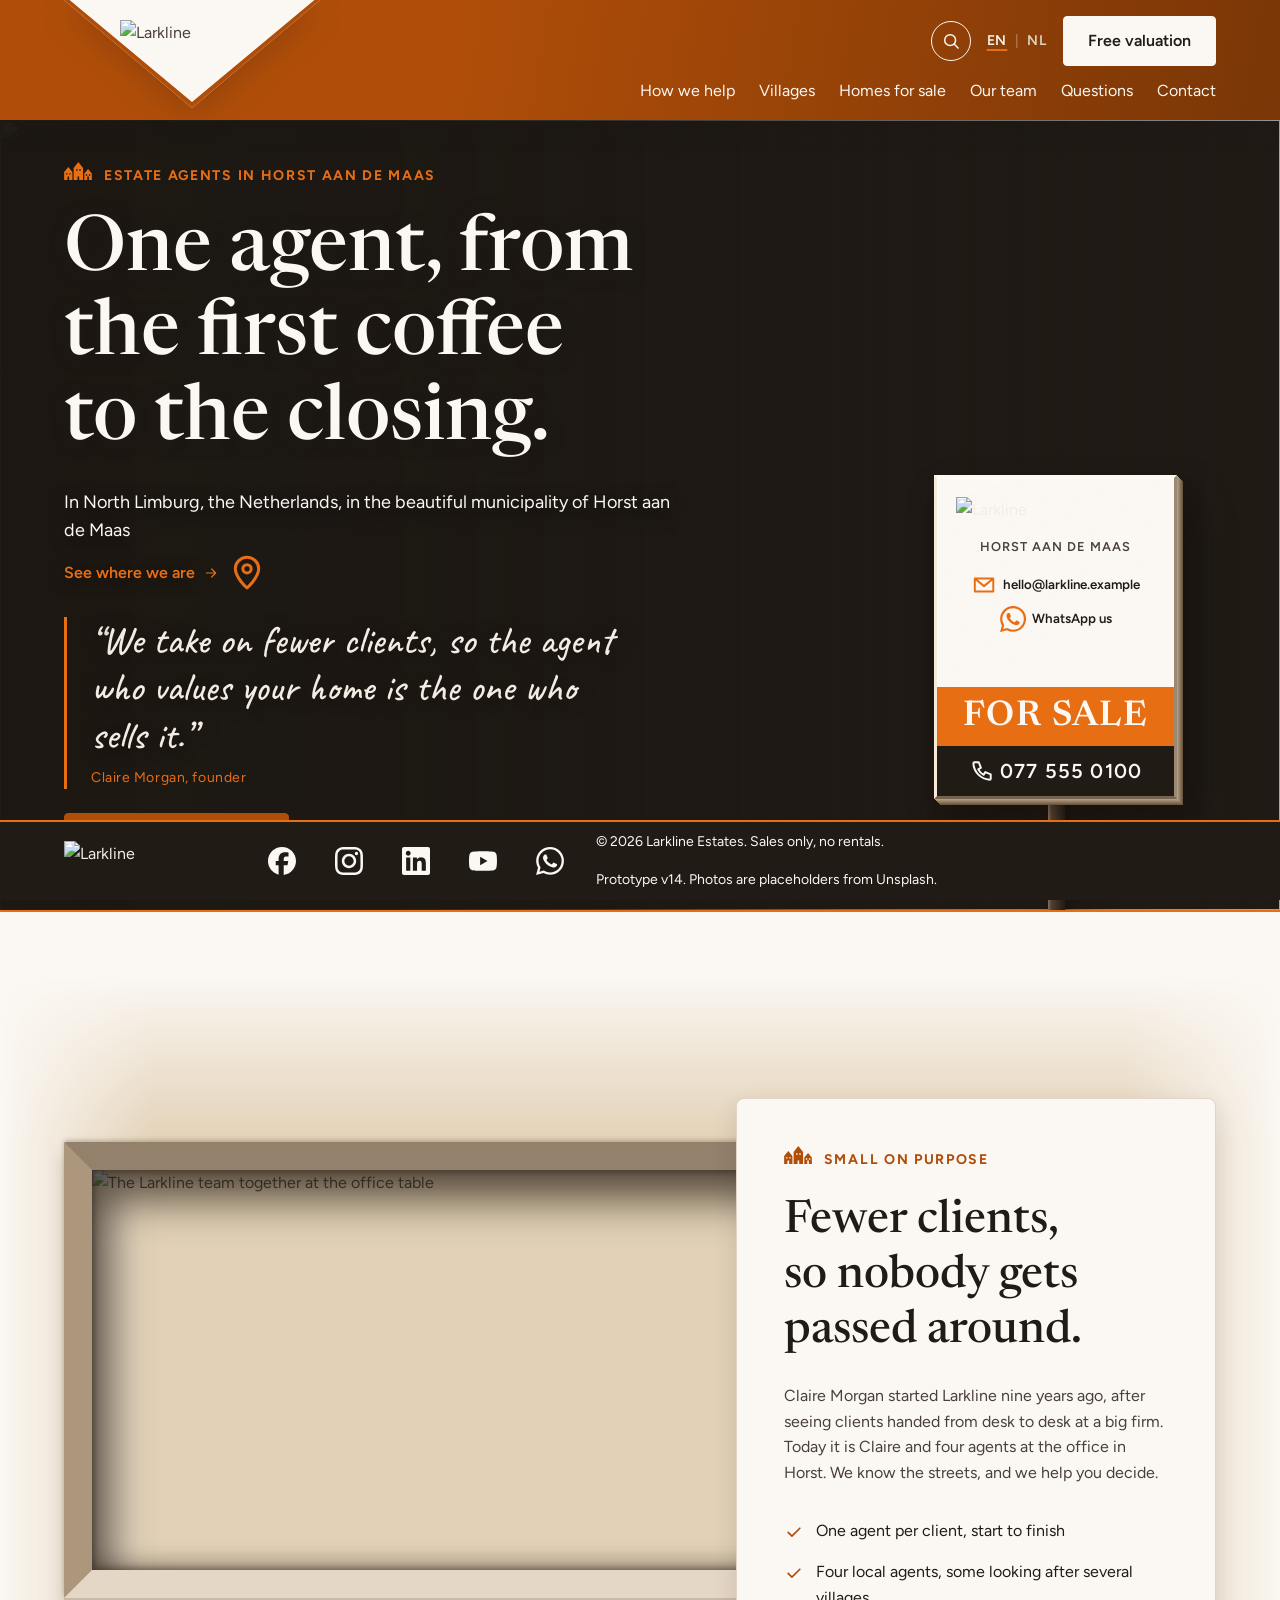
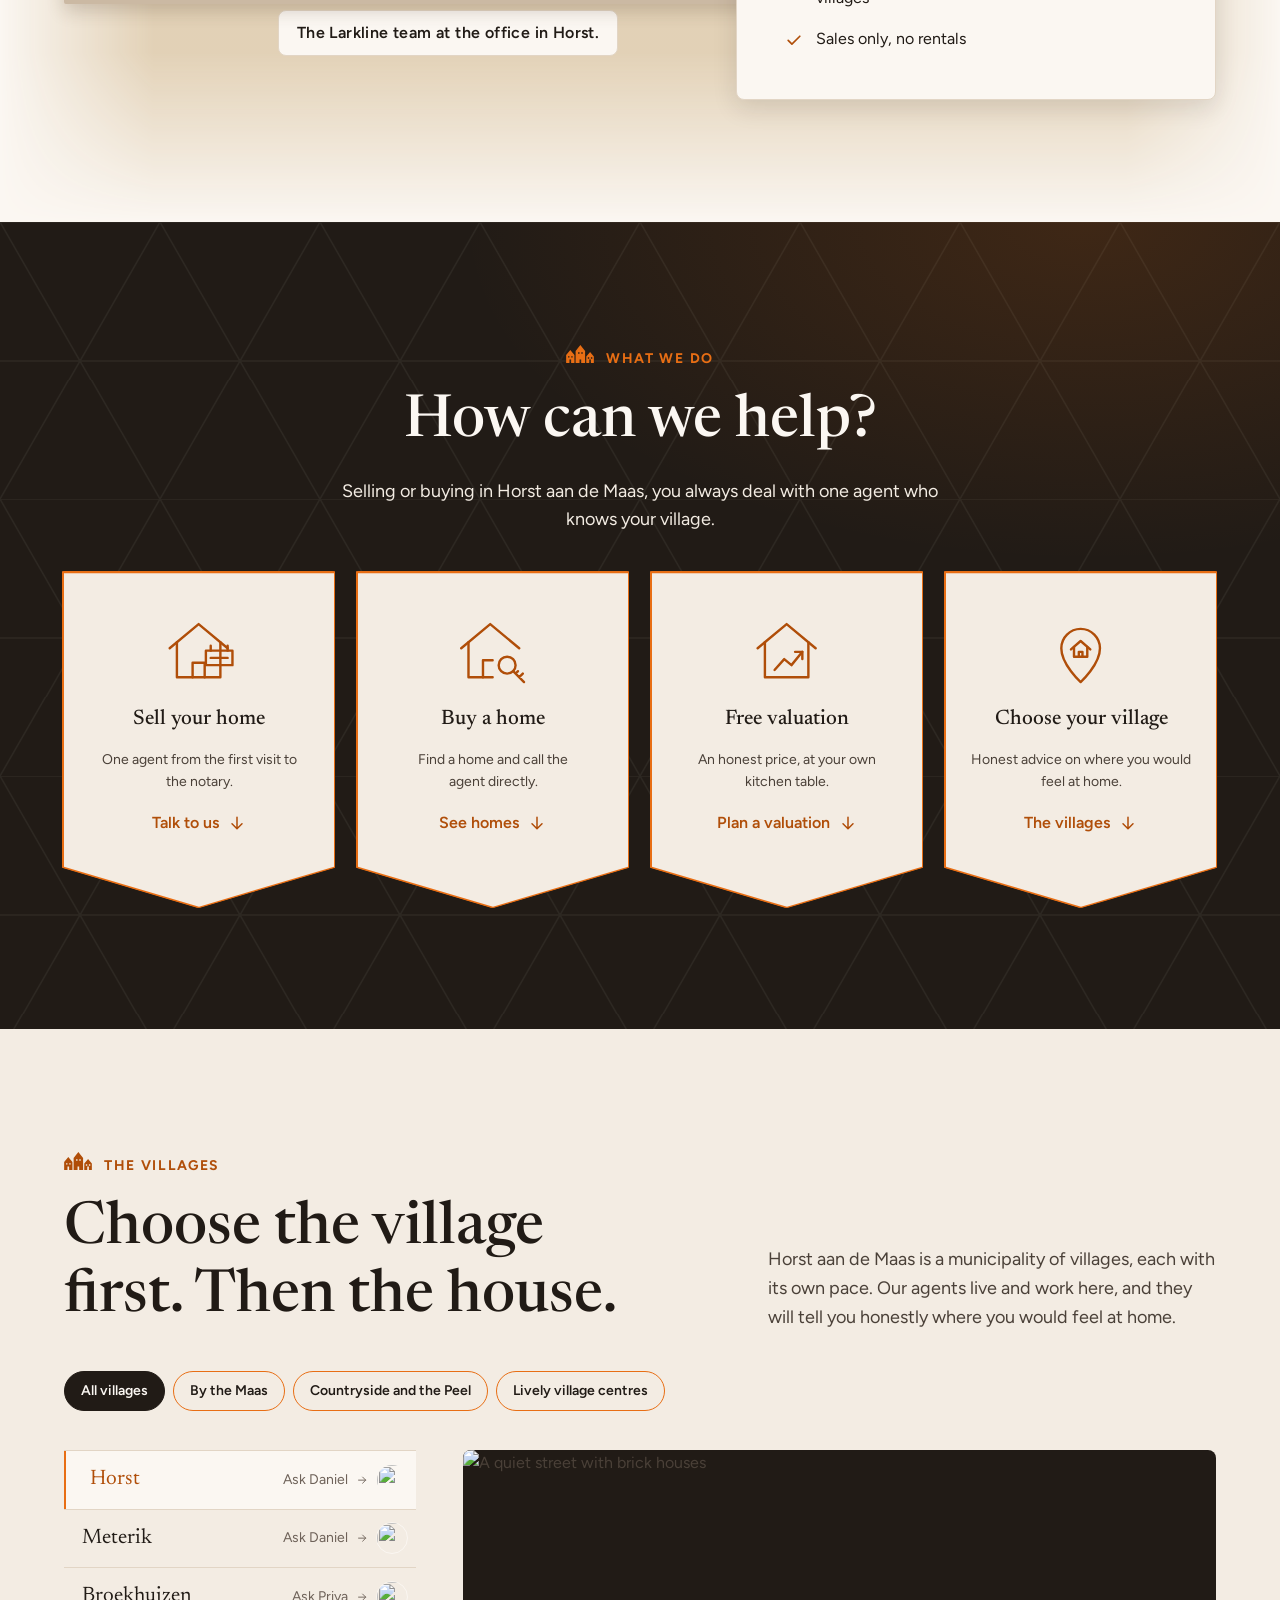
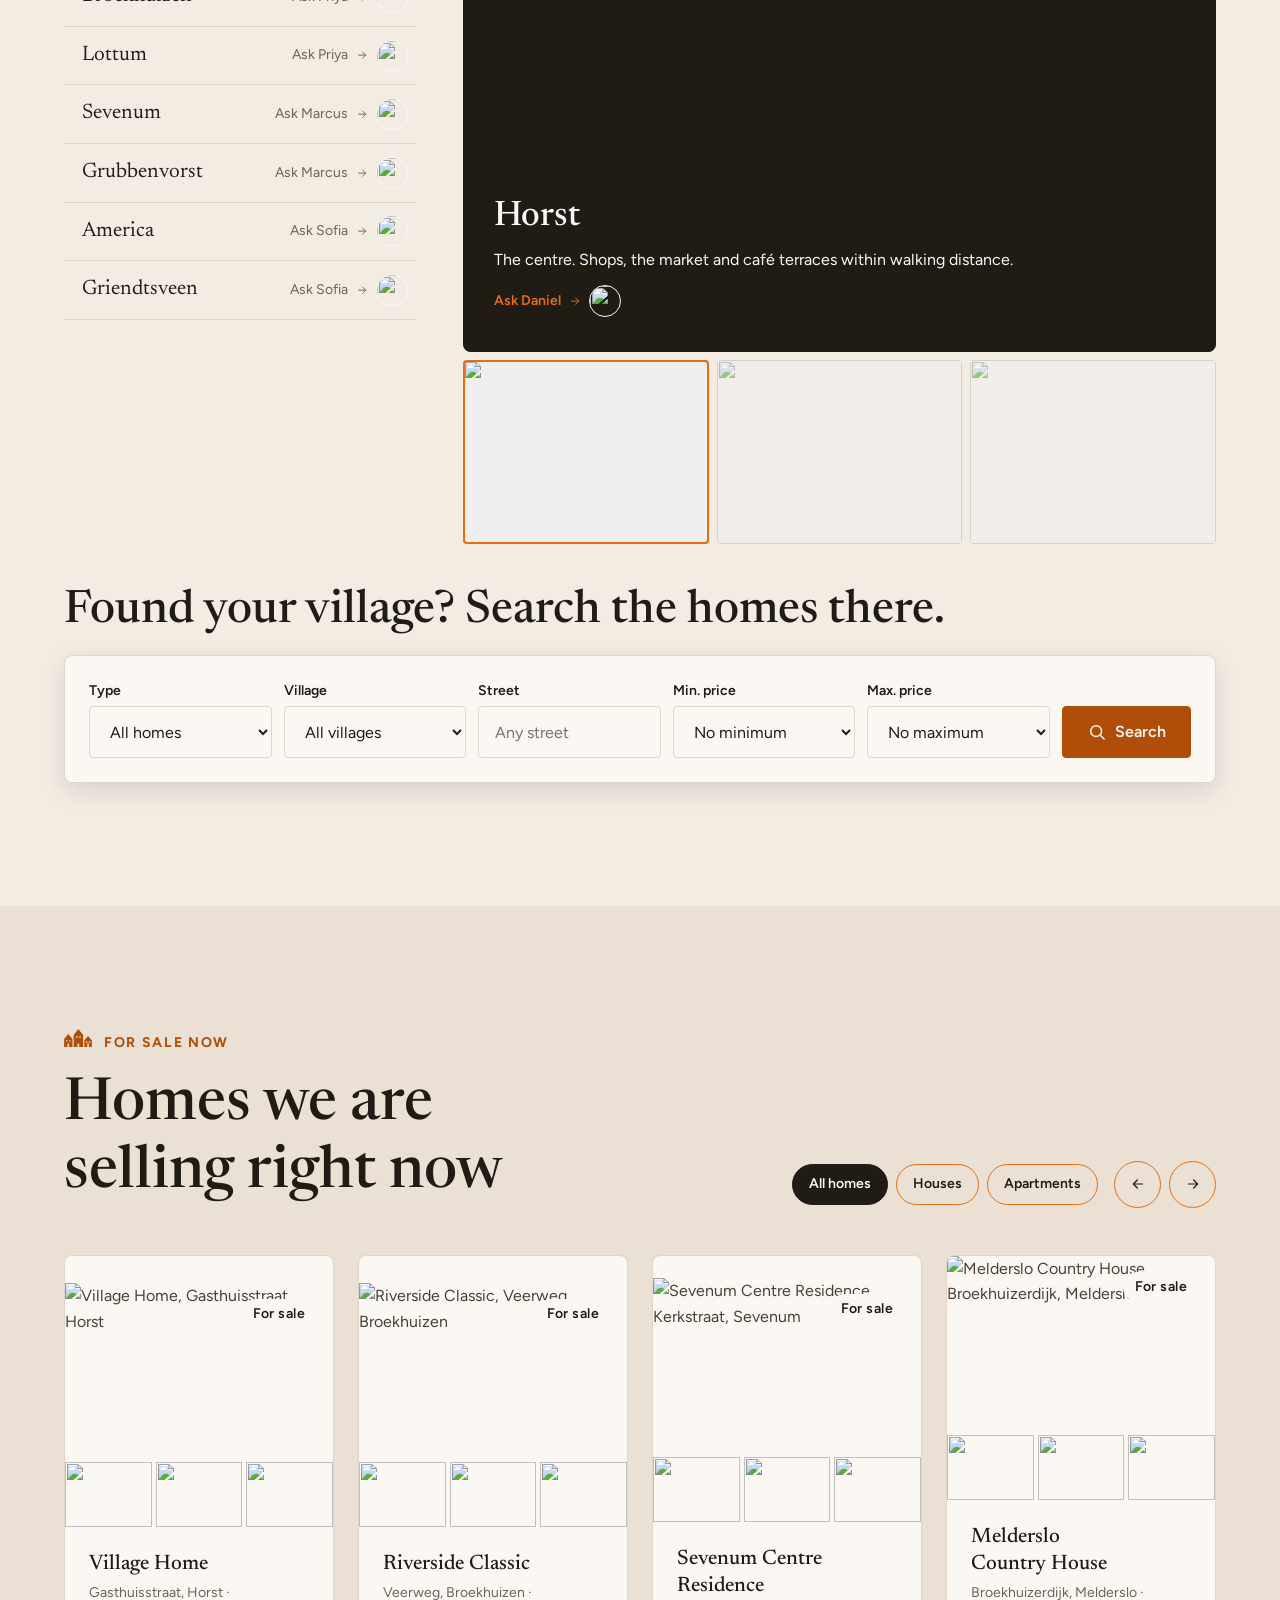
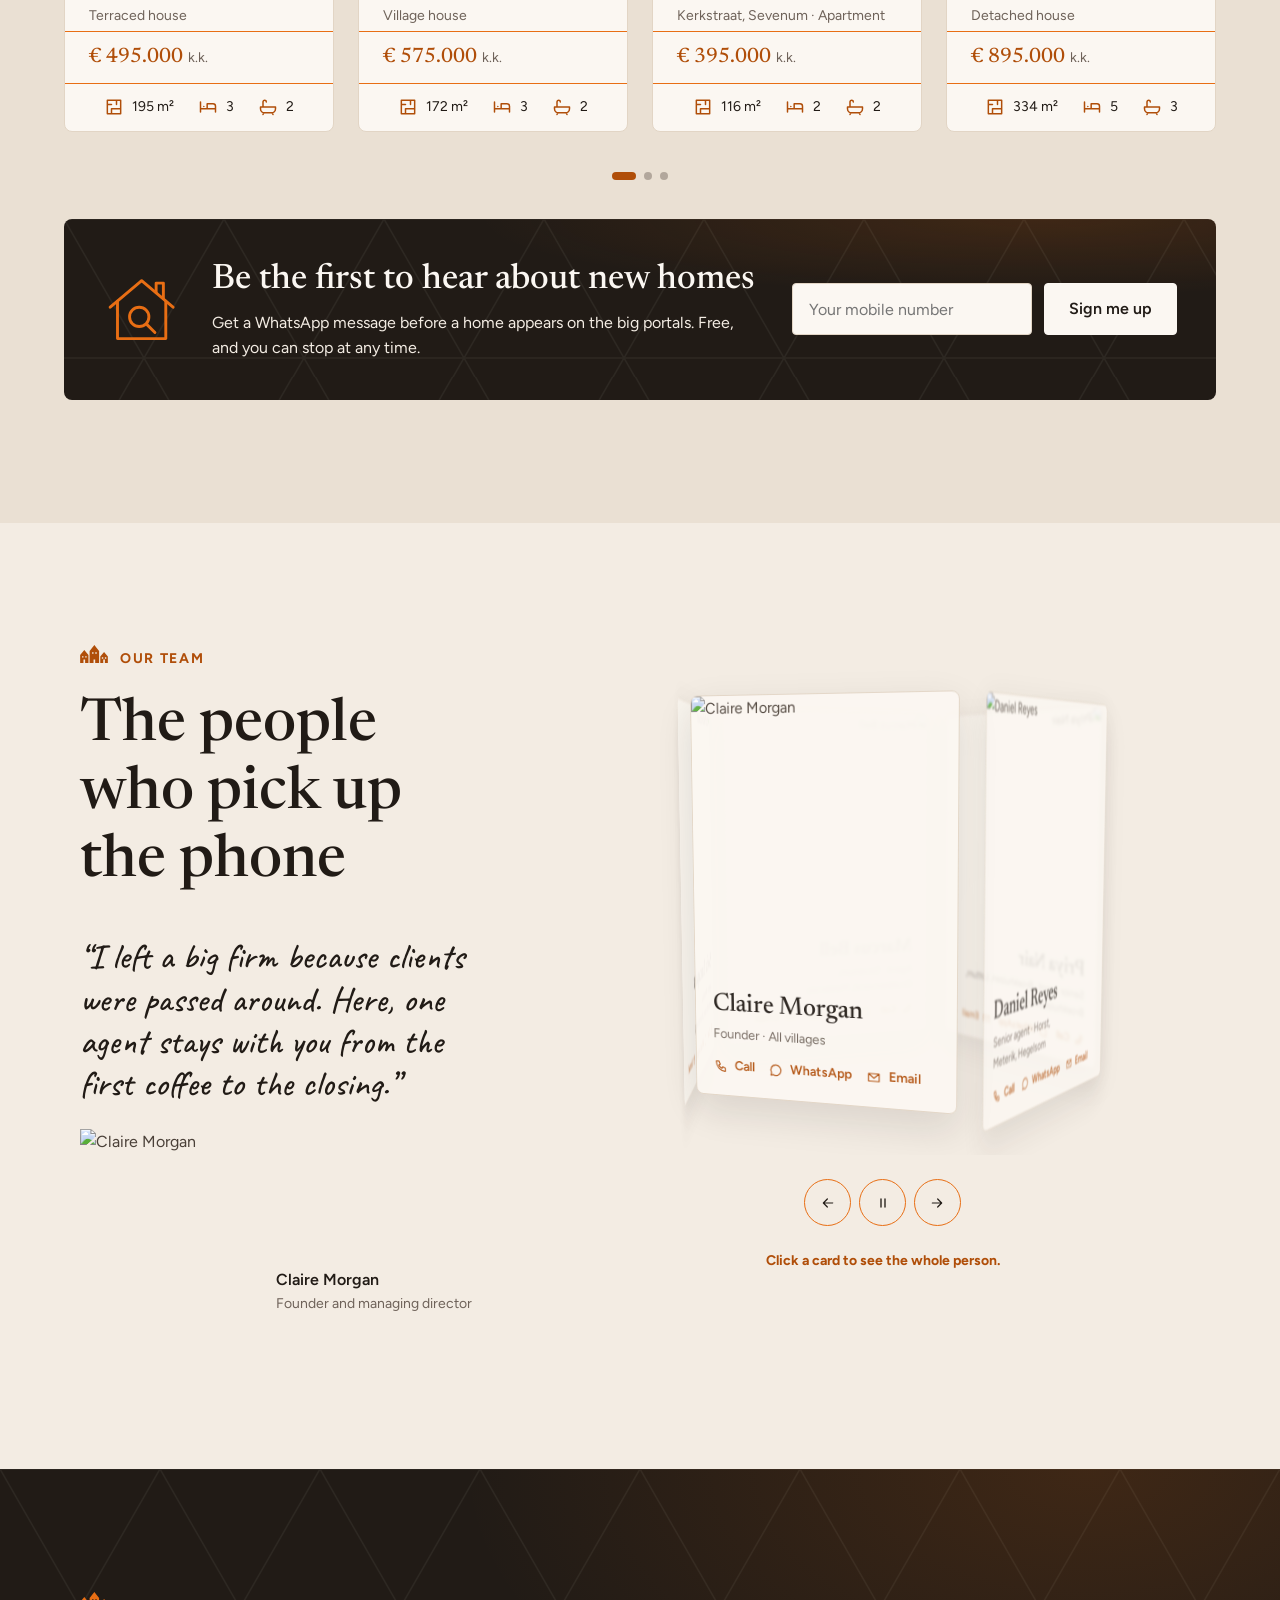
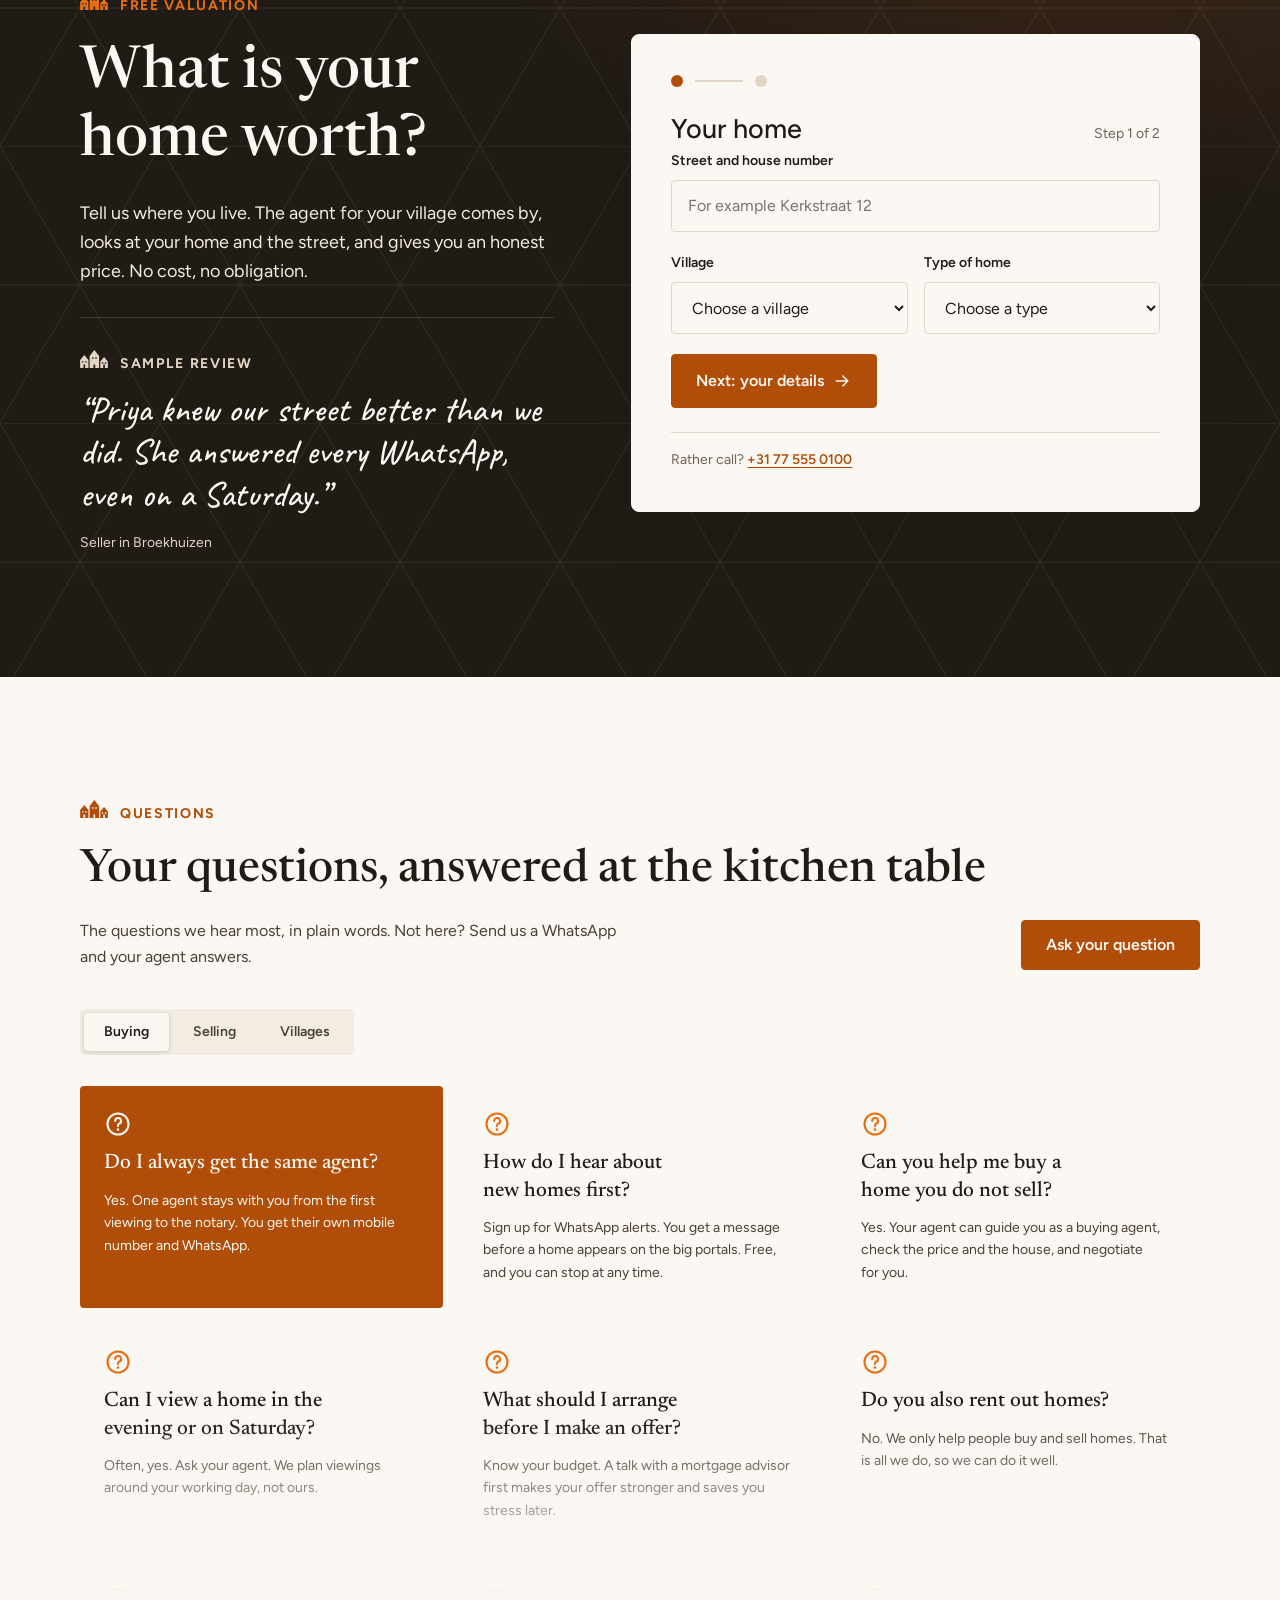
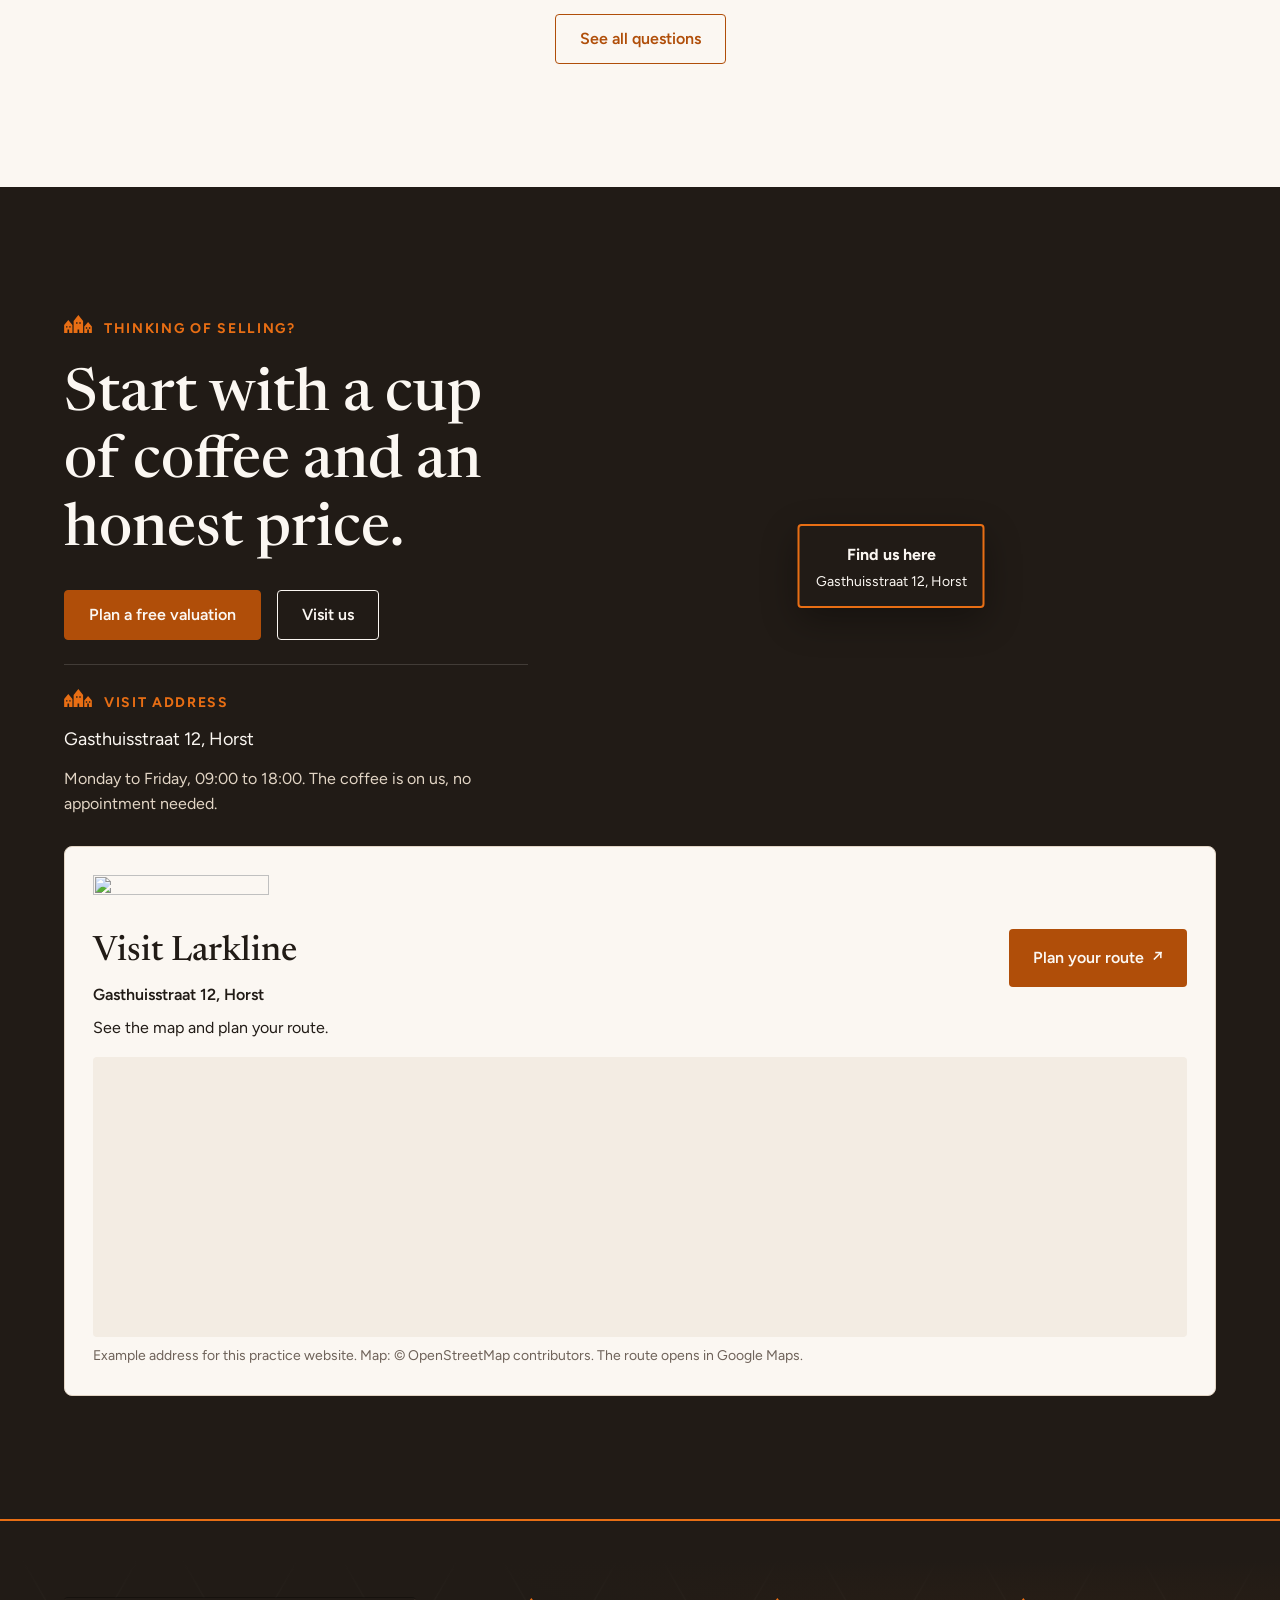
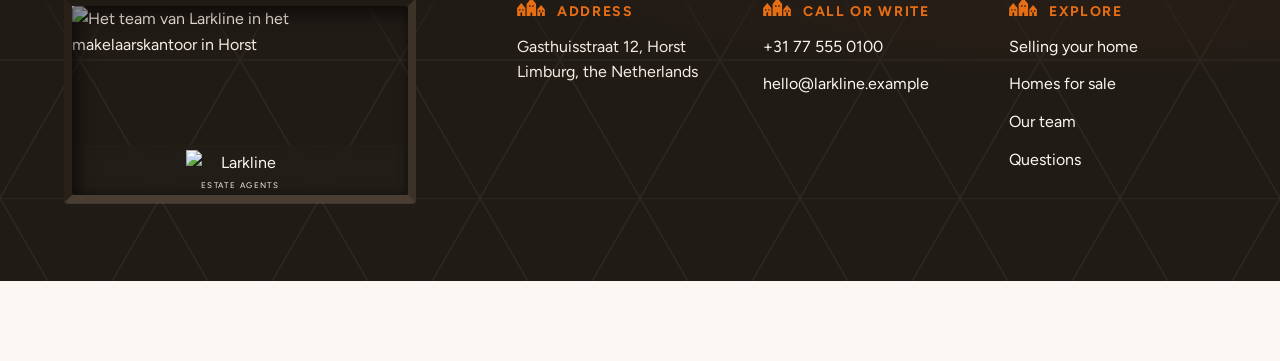
==== larkline-week-2-final-version/index.html @ 247d4978 "Add Larkline week 2 final website" ====
<!doctype html>
<html lang="en">
<head>
  <meta charset="utf-8">
  <meta name="viewport" content="width=device-width, initial-scale=1">
  <title>Larkline Estates · Estate agents in Horst aan de Maas</title>
  <meta name="description" content="One agent from the first coffee to the closing. Larkline Estates sells homes across the villages of Horst aan de Maas.">
  <link rel="icon" href="assets/larkline-logo.svg">
  <link rel="preconnect" href="https://fonts.googleapis.com">
  <link rel="preconnect" href="https://fonts.gstatic.com" crossorigin>
  <link href="https://fonts.googleapis.com/css2?family=Figtree:wght@400;600;700&family=Newsreader:ital,opsz,wght@0,6..72,400;0,6..72,500;1,6..72,400&family=Caveat:wght@500;600&display=swap" rel="stylesheet">
  <link rel="stylesheet" href="styles.css">
</head>
<body>
  <!-- Icon sprite. The houses come from the Larkline logo. -->
  <svg class="hidden" aria-hidden="true" focusable="false">
    <symbol id="i-houses" viewBox="20 28 234 152">
      <path fill="currentColor" fill-rule="evenodd" d="M20 180V112L55 70L90 112V180H62V150H48V180ZM36 122H48V134H36ZM63 122H75V134H63Z"/>
      <path fill="currentColor" fill-rule="evenodd" d="M100 180V78L140 28L180 78V180H147V150H133V180ZM121 89H133V101H121ZM148 89H160V101H148Z"/>
      <path fill="currentColor" fill-rule="evenodd" d="M190 180V126L222 88L254 126V180H229V150H215V180ZM203 132H215V144H203ZM229 132H241V144H229Z"/>
    </symbol>
    <symbol id="i-whatsapp" viewBox="0 0 24 24"><path fill="currentColor" d="M17.472 14.382c-.297-.149-1.758-.867-2.03-.967-.273-.099-.471-.148-.67.15-.197.297-.767.966-.94 1.164-.173.199-.347.223-.644.075-.297-.15-1.255-.463-2.39-1.475-.883-.788-1.48-1.761-1.653-2.059-.173-.297-.018-.458.13-.606.134-.133.298-.347.446-.52.149-.174.198-.298.298-.497.099-.198.05-.371-.025-.52-.075-.149-.669-1.612-.916-2.207-.242-.579-.487-.5-.669-.51-.173-.008-.371-.01-.57-.01-.198 0-.52.074-.792.372-.272.297-1.04 1.016-1.04 2.479 0 1.462 1.065 2.875 1.213 3.074.149.198 2.096 3.2 5.077 4.487.709.306 1.262.489 1.694.625.712.227 1.36.195 1.871.118.571-.085 1.758-.719 2.006-1.413.248-.694.248-1.289.173-1.413-.074-.124-.272-.198-.57-.347m-5.421 7.403h-.004a9.87 9.87 0 01-5.031-1.378l-.361-.214-3.741.982.998-3.648-.235-.374a9.86 9.86 0 01-1.51-5.26c.001-5.45 4.436-9.884 9.888-9.884 2.64 0 5.122 1.03 6.988 2.898a9.825 9.825 0 012.893 6.994c-.003 5.45-4.437 9.884-9.885 9.884m8.413-18.297A11.815 11.815 0 0012.05 0C5.495 0 .16 5.335.157 11.892c0 2.096.547 4.142 1.588 5.945L.057 24l6.305-1.654a11.882 11.882 0 005.683 1.448h.005c6.554 0 11.89-5.335 11.893-11.893a11.821 11.821 0 00-3.48-8.413Z"/></symbol>
    <symbol id="i-facebook" viewBox="0 0 24 24"><path fill="currentColor" d="M9.101 23.691v-7.98H6.627v-3.667h2.474v-1.58c0-4.085 1.848-5.978 5.858-5.978.401 0 .955.042 1.468.103a8.68 8.68 0 0 1 1.141.195v3.325a8.623 8.623 0 0 0-.653-.036 26.805 26.805 0 0 0-.733-.009c-.707 0-1.259.096-1.675.309a1.686 1.686 0 0 0-.679.622c-.258.42-.374.995-.374 1.752v1.297h3.919l-.386 2.103-.287 1.564h-3.246v8.245C19.396 23.238 24 18.179 24 12.044c0-6.627-5.373-12-12-12s-12 5.373-12 12c0 5.628 3.874 10.35 9.101 11.647Z"/></symbol>
    <symbol id="i-instagram" viewBox="0 0 24 24"><path fill="currentColor" d="M7.0301.084c-1.2768.0602-2.1487.264-2.911.5634-.7888.3075-1.4575.72-2.1228 1.3877-.6652.6677-1.075 1.3368-1.3802 2.127-.2954.7638-.4956 1.6365-.552 2.914-.0564 1.2775-.0689 1.6882-.0626 4.947.0062 3.2586.0206 3.6671.0825 4.9473.061 1.2765.264 2.1482.5635 2.9107.308.7889.72 1.4573 1.388 2.1228.6679.6655 1.3365 1.0743 2.1285 1.38.7632.295 1.6361.4961 2.9134.552 1.2773.056 1.6884.069 4.9462.0627 3.2578-.0062 3.668-.0207 4.9478-.0814 1.28-.0607 2.147-.2652 2.9098-.5633.7889-.3086 1.4578-.72 2.1228-1.3881.665-.6682 1.0745-1.3378 1.3795-2.1284.2957-.7632.4966-1.636.552-2.9124.056-1.2809.0692-1.6898.063-4.948-.0063-3.2583-.021-3.6668-.0817-4.9465-.0607-1.2797-.264-2.1487-.5633-2.9117-.3084-.7889-.72-1.4568-1.3876-2.1228C21.2982 1.33 20.628.9208 19.8378.6165 19.074.321 18.2017.1197 16.9244.0645 15.6471.0093 15.236-.005 11.977.0014 8.718.0076 8.31.0215 7.0301.0839m.1402 21.6932c-1.17-.0509-1.8053-.2453-2.2287-.408-.5606-.216-.96-.4771-1.3819-.895-.422-.4178-.6811-.8186-.9-1.378-.1644-.4234-.3624-1.058-.4171-2.228-.0595-1.2645-.072-1.6442-.079-4.848-.007-3.2037.0053-3.583.0607-4.848.05-1.169.2456-1.805.408-2.2282.216-.5613.4762-.96.895-1.3816.4188-.4217.8184-.6814 1.3783-.9003.423-.1651 1.0575-.3614 2.227-.4171 1.2655-.06 1.6447-.072 4.848-.079 3.2033-.007 3.5835.005 4.8495.0608 1.169.0508 1.8053.2445 2.228.408.5608.216.96.4754 1.3816.895.4217.4194.6816.8176.9005 1.3787.1653.4217.3617 1.056.4169 2.2263.0602 1.2655.0739 1.645.0796 4.848.0058 3.203-.0055 3.5834-.061 4.848-.051 1.17-.245 1.8055-.408 2.2294-.216.5604-.4763.96-.8954 1.3814-.419.4215-.8181.6811-1.3783.9-.4224.1649-1.0577.3617-2.2262.4174-1.2656.0595-1.6448.072-4.8493.079-3.2045.007-3.5825-.006-4.848-.0608M16.953 5.5864A1.44 1.44 0 1 0 18.39 4.144a1.44 1.44 0 0 0-1.437 1.4424M5.8385 12.012c.0067 3.4032 2.7706 6.1557 6.173 6.1493 3.4026-.0065 6.157-2.7701 6.1506-6.1733-.0065-3.4032-2.771-6.1565-6.174-6.1498-3.403.0067-6.156 2.771-6.1496 6.1738M8 12.0077a4 4 0 1 1 4.008 3.9921A3.9996 3.9996 0 0 1 8 12.0077"/></symbol>
    <symbol id="i-linkedin" viewBox="0 0 24 24"><path fill="currentColor" d="M20.447 20.452h-3.554v-5.569c0-1.328-.027-3.037-1.852-3.037-1.853 0-2.136 1.445-2.136 2.939v5.667H9.351V9h3.414v1.561h.046c.477-.9 1.637-1.85 3.37-1.85 3.601 0 4.267 2.37 4.267 5.455v6.286zM5.337 7.433c-1.144 0-2.063-.926-2.063-2.065 0-1.138.92-2.063 2.063-2.063 1.14 0 2.064.925 2.064 2.063 0 1.139-.925 2.065-2.064 2.065zm1.782 13.019H3.555V9h3.564v11.452zM22.225 0H1.771C.792 0 0 .774 0 1.729v20.542C0 23.227.792 24 1.771 24h20.451C23.2 24 24 23.227 24 22.271V1.729C24 .774 23.2 0 22.222 0h.003z"/></symbol>
    <symbol id="i-youtube" viewBox="0 0 24 24"><path fill="currentColor" d="M23.498 6.186a3.016 3.016 0 0 0-2.122-2.136C19.505 3.545 12 3.545 12 3.545s-7.505 0-9.377.505A3.017 3.017 0 0 0 .502 6.186C0 8.07 0 12 0 12s0 3.93.502 5.814a3.016 3.016 0 0 0 2.122 2.136c1.871.505 9.376.505 9.376.505s7.505 0 9.377-.505a3.015 3.015 0 0 0 2.122-2.136C24 15.93 24 12 24 12s0-3.93-.502-5.814zM9.545 15.568V8.432L15.818 12l-6.273 3.568z"/></symbol>
    <symbol id="i-question" viewBox="0 0 24 24"><circle cx="12" cy="12" r="9" fill="none" stroke="currentColor" stroke-width="1.8"/><path fill="none" stroke="currentColor" stroke-width="1.8" stroke-linecap="round" d="M9.6 9.4a2.5 2.5 0 1 1 3.4 2.3c-.6.3-1 .8-1 1.5v.6"/><circle cx="12" cy="16.8" r="1.1" fill="currentColor"/></symbol>
    <symbol id="i-pause" viewBox="0 0 24 24"><path fill="none" stroke="currentColor" stroke-width="2" stroke-linecap="round" d="M9 6v12M15 6v12"/></symbol>
    <symbol id="i-play" viewBox="0 0 24 24"><path fill="none" stroke="currentColor" stroke-width="1.8" stroke-linejoin="round" d="M8 5.5v13l10.5-6.5z"/></symbol>
    <symbol id="i-arrow" viewBox="0 0 24 24"><path fill="none" stroke="currentColor" stroke-width="1.8" stroke-linecap="round" stroke-linejoin="round" d="M5 12h14M13 6l6 6-6 6"/></symbol>
    <symbol id="i-phone" viewBox="0 0 24 24"><path fill="none" stroke="currentColor" stroke-width="1.8" stroke-linejoin="round" d="M5 4h4l2 5-2.5 1.5a11 11 0 0 0 5 5L15 13l5 2v4a1 1 0 0 1-1 1A16 16 0 0 1 4 5a1 1 0 0 1 1-1z"/></symbol>
    <symbol id="i-chat" viewBox="0 0 24 24"><path fill="none" stroke="currentColor" stroke-width="1.8" stroke-linejoin="round" d="M12 3.5a8.5 8.5 0 0 0-7.4 12.7L3.5 20.5l4.4-1.1A8.5 8.5 0 1 0 12 3.5z"/></symbol>
    <symbol id="i-mail" viewBox="0 0 24 24"><path fill="none" stroke="currentColor" stroke-width="1.8" stroke-linejoin="round" d="M3.5 6h17v12h-17zM3.5 6l8.5 7 8.5-7"/></symbol>
    <symbol id="i-bed" viewBox="0 0 24 24"><path fill="none" stroke="currentColor" stroke-width="1.8" stroke-linecap="round" stroke-linejoin="round" d="M3 18V6M3 14h18v4M21 14v-3a3 3 0 0 0-3-3h-7v6M7 11.5h.01"/></symbol>
    <symbol id="i-bath" viewBox="0 0 24 24"><path fill="none" stroke="currentColor" stroke-width="1.8" stroke-linecap="round" stroke-linejoin="round" d="M3 12h18v2a5 5 0 0 1-5 5H8a5 5 0 0 1-5-5zM6 12V6a2 2 0 0 1 4 0M7 19l-1 2M17 19l1 2"/></symbol>
    <symbol id="i-area" viewBox="0 0 24 24"><path fill="none" stroke="currentColor" stroke-width="1.8" stroke-linecap="round" stroke-linejoin="round" d="M4 4h16v16H4zM4 9h5M15 4v5M9 20v-6h11"/></symbol>
    <symbol id="i-pin" viewBox="0 0 24 24"><path fill="none" stroke="currentColor" stroke-width="1.8" stroke-linejoin="round" d="M12 21s7-6.2 7-11.5A7 7 0 0 0 5 9.5C5 14.8 12 21 12 21z"/><circle cx="12" cy="9.5" r="2.5" fill="none" stroke="currentColor" stroke-width="1.8"/></symbol>
    <symbol id="i-check" viewBox="0 0 24 24"><path fill="none" stroke="currentColor" stroke-width="2" stroke-linecap="round" stroke-linejoin="round" d="M5 12.5l4.5 4.5L19 7.5"/></symbol>
    <symbol id="i-search" viewBox="0 0 24 24"><circle cx="11" cy="11" r="6.5" fill="none" stroke="currentColor" stroke-width="1.8"/><path fill="none" stroke="currentColor" stroke-width="1.8" stroke-linecap="round" d="M16 16l4.5 4.5"/></symbol>
    <symbol id="i-help-sell" viewBox="0 0 64 64"><g fill="none" stroke="currentColor" stroke-width="2" stroke-linecap="round" stroke-linejoin="round"><path d="M8 30L32 10l24 20"/><path d="M14 25v29h36V25"/><path d="M27 54V42h10v12"/><path d="M38 32h22v12H38z"/><path d="M42 32v-4M56 32v-4"/><path d="M42 38h14"/></g></symbol>
    <symbol id="i-help-buy" viewBox="0 0 64 64"><g fill="none" stroke="currentColor" stroke-width="2" stroke-linecap="round" stroke-linejoin="round"><path d="M6 30L30 10l24 20"/><path d="M12 25v29h20"/><path d="M24 54V40h8"/><circle cx="44" cy="44" r="7"/><path d="M49 49l9 9M54 54l3-3M51 51l2-2"/></g></symbol>
    <symbol id="i-help-value" viewBox="0 0 64 64"><g fill="none" stroke="currentColor" stroke-width="2" stroke-linecap="round" stroke-linejoin="round"><path d="M8 30L32 10l24 20"/><path d="M14 25v29h36V25"/><path d="M22 48l8-9 6 5 9-11"/><path d="M39 33h6v6"/></g></symbol>
    <symbol id="i-help-village" viewBox="0 0 64 64"><g fill="none" stroke="currentColor" stroke-width="2" stroke-linecap="round" stroke-linejoin="round"><path d="M32 58s16-14.5 16-28a16 16 0 0 0-32 0c0 13.5 16 28 16 28z"/><path d="M24 31l8-7 8 7"/><path d="M26.5 29v8h11v-8"/><path d="M30.5 37v-4h3v4"/></g></symbol>
    <symbol id="i-house-search" viewBox="0 0 64 64"><g fill="none" stroke="currentColor" stroke-width="2.4" stroke-linecap="round" stroke-linejoin="round"><path d="M6 30L32 8l26 22"/><path d="M44 18v-8h6v13"/><path d="M12 25v31h40V25"/><circle cx="30" cy="38" r="8"/><path d="M36 44l7 7"/></g></symbol>
  </svg>

  <a class="skip-link body-s" href="#main">Skip to content</a>

  <header class="site-header" id="top">
    <input class="nav-toggle" type="checkbox" id="nav-toggle" aria-label="Open menu">
    <a class="site-logo" href="index.html" aria-label="Larkline Estates, home">
      <span class="notch-paper"><img src="assets/larkline-logo.svg" alt="Larkline" width="180" height="40"></span>
      <span class="notch-curl" aria-hidden="true"></span>
    </a>
    <div class="header-rows">
      <div class="header-top flex-row flex-wrap flex-align-center flex-justify-end gap-24">
        <div class="header-buttons flex-row flex-wrap gap-12">
          <form class="header-search" role="search" aria-label="Search the site" action="index.html#homes">
            <button class="header-search-toggle" type="button" aria-label="Open search" aria-expanded="false" aria-controls="site-search"><svg class="header-search-icon" aria-hidden="true"><use href="#i-search"/></svg></button>
            <input class="header-search-input body-s" id="site-search" type="search" name="q" placeholder="Search homes, villages or questions" aria-label="Search homes, villages or questions" tabindex="-1">
          </form>
          <div class="lang-switch body-s" role="group" aria-label="Language">
            <button class="lang-btn is-active" type="button" data-lang="en" aria-pressed="true">EN</button><span class="lang-sep" aria-hidden="true">|</span><button class="lang-btn" type="button" data-lang="nl" aria-pressed="false">NL</button>
          </div>
          <a class="btn-solid-on-dark" href="index.html#valuation">Free valuation</a>
        </div>
      </div>
      <nav class="site-nav" aria-label="Main">
        <ul class="site-nav-list">
          <li><a class="nav-link body-m heading-on-dark" href="index.html#help">How we help</a></li>
          <li><a class="nav-link body-m heading-on-dark" href="index.html#villages">Villages</a></li>
          <li><a class="nav-link body-m heading-on-dark" href="index.html#homes">Homes for sale</a></li>
          <li><a class="nav-link body-m heading-on-dark" href="index.html#team">Our team</a></li>
          <li><a class="nav-link body-m heading-on-dark" href="index.html#faq">Questions</a></li>
          <li><a class="nav-link body-m heading-on-dark" href="index.html#contact">Contact</a></li>
        </ul>
      </nav>
    </div>
    <div class="lang-switch lang-switch-mobile body-s" role="group" aria-label="Language">
      <button class="lang-btn is-active" type="button" data-lang="en" aria-pressed="true">EN</button><span class="lang-sep" aria-hidden="true">|</span><button class="lang-btn" type="button" data-lang="nl" aria-pressed="false">NL</button>
    </div>
    <label class="nav-burger" for="nav-toggle" aria-hidden="true"><span></span><span></span></label>
  </header>

  <main id="main">

    <!-- 1. HERO: a real sale board, with the Larkline board placed on top of it -->
    <section class="hero hero-sign bg-dark-1 boxed-l body-on-dark" aria-labelledby="hero-title">
      <div class="hero-photo" aria-hidden="true">
        <img class="hero-photo-img" src="https://images.unsplash.com/photo-1603917801094-9b603f226259?auto=format&fit=crop&w=2000&q=75" alt="" fetchpriority="high">
      </div>
      <div class="hero-shade" aria-hidden="true"></div>
      <div class="hero-board">
        <div class="sign-board">
          <img class="sign-logo" src="assets/larkline-logo.svg" alt="Larkline">
          <p class="sign-sub">Horst aan de Maas</p>
          <a class="sign-contact sign-mail" href="mailto:hello@larkline.example" aria-label="Email hello@larkline.example"><svg class="sign-icon" aria-hidden="true"><use href="#i-mail"/></svg><span class="sign-contact-text">hello@larkline.example</span></a>
          <a class="sign-contact sign-whatsapp" href="https://wa.me/31775550100" aria-label="WhatsApp 077 555 0100"><span class="whatsapp-badge sign-wa-badge" aria-hidden="true"><svg class="whatsapp-icon"><use href="#i-whatsapp"/></svg></span><span class="sign-contact-text">WhatsApp us</span></a>
          <p class="sign-band">For sale</p>
          <a class="sign-contact sign-phone" href="tel:+31775550100" aria-label="Call 077 555 0100"><svg class="sign-icon" aria-hidden="true"><use href="#i-phone"/></svg><span class="sign-contact-text">077 555 0100</span></a>
        </div>
      </div>
      <div class="hero-content hero-sign-content flex-column gap-24">
        <p class="sub-title subtitle-on-dark"><svg class="eyebrow-icon" aria-hidden="true"><use href="#i-houses"/></svg><span>Estate agents in Horst aan de Maas</span></p>
        <h1 id="hero-title" class="title-1 heading-on-dark hero-title">One agent, from the first coffee to the closing.</h1>
        <a class="hero-place body-l flex-column gap-8" href="#contact" data-to-map aria-haspopup="dialog"><span class="hero-place-text">In North Limburg, the Netherlands, in the beautiful municipality of Horst aan de Maas</span><span class="hero-place-cta body-m-strong flex-row flex-align-center gap-8">See where we are<svg class="meta-icon" aria-hidden="true"><use href="#i-arrow"/></svg><span class="hero-place-pin-wrap" aria-hidden="true"><svg class="hero-place-pin"><use href="#i-pin"/></svg></span></span></a>
        <figure class="hero-quote flex-column gap-8"><blockquote class="hero-quote-text"><p>We take on fewer clients, so the agent who values your home is the one who sells it.</p></blockquote><figcaption class="hero-quote-name body-s">Claire Morgan, founder</figcaption></figure>
        <div class="flex-row flex-wrap flex-align-center gap-24">
          <a class="btn-solid" href="#valuation">Plan a free valuation <svg class="btn-icon" aria-hidden="true"><use href="#i-arrow"/></svg></a>
          <a class="text-link link-on-dark body-m" href="#homes">See homes for sale</a>
        </div>
      </div>
    </section>


    <!-- 2. ABOUT: small on purpose (office photo) -->
    <section class="about-wall-section bg-light-1 boxed-l pad-tb-128" aria-labelledby="about-title">
      <div class="about-layout">
        <figure class="about-photo reveal">
          <div class="about-photo-recess"><img class="rounded-m" src="assets/larkline-team.jpg" alt="The Larkline team together at the office table" width="1672" height="941" loading="lazy"></div>
          <figcaption class="body-s detail-on-light">The Larkline team at the office in Horst.</figcaption>
        </figure>
        <div class="about-card card pad-48 flex-column gap-24 shadow-m reveal">
          <p class="sub-title subtitle-on-light"><svg class="eyebrow-icon" aria-hidden="true"><use href="#i-houses"/></svg><span>Small on purpose</span></p>
          <h2 id="about-title" class="title-3 heading-on-light">Fewer clients, so nobody gets passed around.</h2>
          <p class="body-m">Claire Morgan started Larkline nine years ago, after seeing clients handed from desk to desk at a big firm. Today it is Claire and four agents at the office in Horst. We know the streets, and we help you decide.</p>
          <ul class="fact-list flex-column gap-16" role="list">
            <li class="flex-row flex-align-start gap-12"><svg class="fact-icon" aria-hidden="true"><use href="#i-check"/></svg><span class="body-m heading-on-light">One agent per client, start to finish</span></li>
            <li class="flex-row flex-align-start gap-12"><svg class="fact-icon" aria-hidden="true"><use href="#i-check"/></svg><span class="body-m heading-on-light">Four local agents, some looking after several villages</span></li>
            <li class="flex-row flex-align-start gap-12"><svg class="fact-icon" aria-hidden="true"><use href="#i-check"/></svg><span class="body-m heading-on-light">Sales only, no rentals</span></li>
          </ul>
        </div>
      </div>
    </section>

    <!-- 3. HOW CAN WE HELP: four icon cards on a dark background -->
    <section id="help" class="bg-dark-1 dark-surface boxed-l pad-tb-128 flex-column flex-align-center gap-40 body-on-dark" aria-labelledby="help-title">
      <div class="flex-column flex-align-center gap-20 text-center help-head">
        <p class="sub-title subtitle-on-dark"><svg class="eyebrow-icon" aria-hidden="true"><use href="#i-houses"/></svg><span>What we do</span></p>
        <h2 id="help-title" class="title-2 heading-on-dark">How can we help?</h2>
        <p class="body-l">Selling or buying in Horst aan de Maas, you always deal with one agent who knows your village.</p>
      </div>
      <ul class="help-grid gap-24" role="list">
          <li>
            <a class="help-card flex-column flex-align-center gap-16 text-center" href="#team">
              <svg class="help-icon" aria-hidden="true"><use href="#i-help-sell"/></svg>
              <h3 class="title-6 heading-on-light">Sell your home</h3>
              <p class="body-s body-on-light">One agent from the first visit to the notary.</p>
              <span class="body-m-strong link-on-light help-link flex-row flex-align-center gap-8">Talk to us<svg class="meta-icon" aria-hidden="true"><use href="#i-arrow"/></svg></span>
            </a>
          </li>
          <li>
            <a class="help-card flex-column flex-align-center gap-16 text-center" href="#homes">
              <svg class="help-icon" aria-hidden="true"><use href="#i-help-buy"/></svg>
              <h3 class="title-6 heading-on-light">Buy a home</h3>
              <p class="body-s body-on-light">Find a home and call the agent directly.</p>
              <span class="body-m-strong link-on-light help-link flex-row flex-align-center gap-8">See homes<svg class="meta-icon" aria-hidden="true"><use href="#i-arrow"/></svg></span>
            </a>
          </li>
          <li>
            <a class="help-card flex-column flex-align-center gap-16 text-center" href="#valuation">
              <svg class="help-icon" aria-hidden="true"><use href="#i-help-value"/></svg>
              <h3 class="title-6 heading-on-light">Free valuation</h3>
              <p class="body-s body-on-light">An honest price, at your own kitchen table.</p>
              <span class="body-m-strong link-on-light help-link flex-row flex-align-center gap-8">Plan a valuation<svg class="meta-icon" aria-hidden="true"><use href="#i-arrow"/></svg></span>
            </a>
          </li>
          <li>
            <a class="help-card flex-column flex-align-center gap-16 text-center" href="#villages">
              <svg class="help-icon" aria-hidden="true"><use href="#i-help-village"/></svg>
              <h3 class="title-6 heading-on-light">Choose your village</h3>
              <p class="body-s body-on-light">Honest advice on where you would feel at home.</p>
              <span class="body-m-strong link-on-light help-link flex-row flex-align-center gap-8">The villages<svg class="meta-icon" aria-hidden="true"><use href="#i-arrow"/></svg></span>
            </a>
          </li>
      </ul>
    </section>

    <!-- 4. VILLAGES: street-level feeling, scroll sideways -->
    <section id="villages" class="bg-light-2 boxed-l pad-tb-128 flex-column gap-40" aria-labelledby="villages-title">
      <div class="section-head flex-row flex-wrap flex-justify-between flex-align-end gap-24">
        <div class="flex-column gap-20 head-text">
          <p class="sub-title subtitle-on-light"><svg class="eyebrow-icon" aria-hidden="true"><use href="#i-houses"/></svg><span>The villages</span></p>
          <h2 id="villages-title" class="title-2 heading-on-light">Choose the village first. Then the house.</h2>
        </div>
        <p class="body-l head-aside">Horst aan de Maas is a municipality of villages, each with its own pace. Our agents live and work here, and they will tell you honestly where you would feel at home.</p>
      </div>
      <div class="filter flex-row gap-8" role="radiogroup" aria-label="Filter villages">
        <input class="filter-input" type="radio" name="village-filter" id="vf-all" checked>
        <label class="filter-chip body-s" for="vf-all">All villages</label>
        <input class="filter-input" type="radio" name="village-filter" id="vf-maas">
        <label class="filter-chip body-s" for="vf-maas">By the Maas</label>
        <input class="filter-input" type="radio" name="village-filter" id="vf-country">
        <label class="filter-chip body-s" for="vf-country">Countryside and the Peel</label>
        <input class="filter-input" type="radio" name="village-filter" id="vf-centre">
        <label class="filter-chip body-s" for="vf-centre">Lively village centres</label>
      </div>
      <div class="village-picker">
        <ul class="village-list" aria-label="Villages">
          <li class="village-item" data-area="centre"><button type="button" class="village-tab flex-row flex-justify-between flex-align-center gap-16" aria-controls="village-0" aria-pressed="true"><span class="village-tab-name">Horst</span></button><button type="button" class="village-agent village-agent-list body-s" data-agent="Daniel"><span>Ask Daniel</span><svg class="village-agent-arrow" aria-hidden="true"><use href="#i-arrow"/></svg><img src="https://images.unsplash.com/photo-1600679472868-eae382e28b34?auto=format&fit=crop&w=400&h=400&q=75&crop=faces" alt="" loading="lazy"></button></li>
          <li class="village-item" data-area="country"><button type="button" class="village-tab flex-row flex-justify-between flex-align-center gap-16" aria-controls="village-1" aria-pressed="false"><span class="village-tab-name">Meterik</span></button><button type="button" class="village-agent village-agent-list body-s" data-agent="Daniel"><span>Ask Daniel</span><svg class="village-agent-arrow" aria-hidden="true"><use href="#i-arrow"/></svg><img src="https://images.unsplash.com/photo-1600679472868-eae382e28b34?auto=format&fit=crop&w=400&h=400&q=75&crop=faces" alt="" loading="lazy"></button></li>
          <li class="village-item" data-area="maas"><button type="button" class="village-tab flex-row flex-justify-between flex-align-center gap-16" aria-controls="village-2" aria-pressed="false"><span class="village-tab-name">Broekhuizen</span></button><button type="button" class="village-agent village-agent-list body-s" data-agent="Priya"><span>Ask Priya</span><svg class="village-agent-arrow" aria-hidden="true"><use href="#i-arrow"/></svg><img src="https://images.unsplash.com/photo-1630001603446-585f8a8d5527?auto=format&fit=crop&w=400&h=400&q=75&crop=faces" alt="" loading="lazy"></button></li>
          <li class="village-item" data-area="maas"><button type="button" class="village-tab flex-row flex-justify-between flex-align-center gap-16" aria-controls="village-3" aria-pressed="false"><span class="village-tab-name">Lottum</span></button><button type="button" class="village-agent village-agent-list body-s" data-agent="Priya"><span>Ask Priya</span><svg class="village-agent-arrow" aria-hidden="true"><use href="#i-arrow"/></svg><img src="https://images.unsplash.com/photo-1630001603446-585f8a8d5527?auto=format&fit=crop&w=400&h=400&q=75&crop=faces" alt="" loading="lazy"></button></li>
          <li class="village-item" data-area="centre"><button type="button" class="village-tab flex-row flex-justify-between flex-align-center gap-16" aria-controls="village-4" aria-pressed="false"><span class="village-tab-name">Sevenum</span></button><button type="button" class="village-agent village-agent-list body-s" data-agent="Marcus"><span>Ask Marcus</span><svg class="village-agent-arrow" aria-hidden="true"><use href="#i-arrow"/></svg><img src="https://images.unsplash.com/photo-1576558656222-ba66febe3dec?auto=format&fit=crop&w=400&h=400&q=75&crop=faces" alt="" loading="lazy"></button></li>
          <li class="village-item" data-area="maas"><button type="button" class="village-tab flex-row flex-justify-between flex-align-center gap-16" aria-controls="village-5" aria-pressed="false"><span class="village-tab-name">Grubbenvorst</span></button><button type="button" class="village-agent village-agent-list body-s" data-agent="Marcus"><span>Ask Marcus</span><svg class="village-agent-arrow" aria-hidden="true"><use href="#i-arrow"/></svg><img src="https://images.unsplash.com/photo-1576558656222-ba66febe3dec?auto=format&fit=crop&w=400&h=400&q=75&crop=faces" alt="" loading="lazy"></button></li>
          <li class="village-item" data-area="country"><button type="button" class="village-tab flex-row flex-justify-between flex-align-center gap-16" aria-controls="village-6" aria-pressed="false"><span class="village-tab-name">America</span></button><button type="button" class="village-agent village-agent-list body-s" data-agent="Sofia"><span>Ask Sofia</span><svg class="village-agent-arrow" aria-hidden="true"><use href="#i-arrow"/></svg><img src="https://images.unsplash.com/photo-1573496359142-b8d87734a5a2?auto=format&fit=crop&w=400&h=400&q=75&crop=faces" alt="" loading="lazy"></button></li>
          <li class="village-item" data-area="country"><button type="button" class="village-tab flex-row flex-justify-between flex-align-center gap-16" aria-controls="village-7" aria-pressed="false"><span class="village-tab-name">Griendtsveen</span></button><button type="button" class="village-agent village-agent-list body-s" data-agent="Sofia"><span>Ask Sofia</span><svg class="village-agent-arrow" aria-hidden="true"><use href="#i-arrow"/></svg><img src="https://images.unsplash.com/photo-1573496359142-b8d87734a5a2?auto=format&fit=crop&w=400&h=400&q=75&crop=faces" alt="" loading="lazy"></button></li>
        </ul>
        <div class="village-stage" aria-live="polite">
          <figure class="village-slide is-active" id="village-0" data-area="centre"><div class="village-main"><img class="village-photo is-shown" src="https://images.unsplash.com/photo-1637062769490-1348bba66653?auto=format&fit=crop&w=1200&q=75" alt="A quiet street with brick houses"><img class="village-photo" src="https://images.unsplash.com/photo-1553941677-2056a6fdb71c?auto=format&fit=crop&w=1200&q=75" alt="A row of brick houses on a cobbled street" loading="lazy"><img class="village-photo" src="https://images.unsplash.com/photo-1767689640932-245e53f10fff?auto=format&fit=crop&w=1200&q=75" alt="A market square with old buildings and cyclists" loading="lazy"><figcaption class="village-caption flex-column gap-8"><h3 class="title-4">Horst</h3><p class="body-m">The centre. Shops, the market and café terraces within walking distance.</p><button type="button" class="village-agent village-ask body-s-strong" data-agent="Daniel"><span>Ask Daniel</span><svg class="village-agent-arrow" aria-hidden="true"><use href="#i-arrow"/></svg><img src="https://images.unsplash.com/photo-1600679472868-eae382e28b34?auto=format&fit=crop&w=400&h=400&q=75&crop=faces" alt="" loading="lazy"></button></figcaption></div><div class="village-thumbs"><button type="button" class="village-thumb media-zoom" aria-pressed="true" aria-label="Photo 1 of 3"><img src="https://images.unsplash.com/photo-1637062769490-1348bba66653?auto=format&fit=crop&w=360&q=75" alt="" loading="lazy"></button><button type="button" class="village-thumb media-zoom" aria-pressed="false" aria-label="Photo 2 of 3"><img src="https://images.unsplash.com/photo-1553941677-2056a6fdb71c?auto=format&fit=crop&w=360&q=75" alt="" loading="lazy"></button><button type="button" class="village-thumb media-zoom" aria-pressed="false" aria-label="Photo 3 of 3"><img src="https://images.unsplash.com/photo-1767689640932-245e53f10fff?auto=format&fit=crop&w=360&q=75" alt="" loading="lazy"></button></div></figure>
          <figure class="village-slide" id="village-1" data-area="country" aria-hidden="true"><div class="village-main"><img class="village-photo is-shown" src="https://images.unsplash.com/photo-1719679268460-617ef18d4135?auto=format&fit=crop&w=1200&q=75" alt="A brick house behind tall trees on a village lane" loading="lazy"><img class="village-photo" src="https://images.unsplash.com/photo-1674072777658-f8b11b40839d?auto=format&fit=crop&w=1200&q=75" alt="A brick farmhouse in a green field with tall trees" loading="lazy"><img class="village-photo" src="https://images.unsplash.com/photo-1659344187522-6b25822bfb24?auto=format&fit=crop&w=1200&q=75" alt="Cows grazing in a wide green meadow" loading="lazy"><figcaption class="village-caption flex-column gap-8"><h3 class="title-4">Meterik</h3><p class="body-m">Small and green, a short bike ride from Horst.</p><button type="button" class="village-agent village-ask body-s-strong" data-agent="Daniel"><span>Ask Daniel</span><svg class="village-agent-arrow" aria-hidden="true"><use href="#i-arrow"/></svg><img src="https://images.unsplash.com/photo-1600679472868-eae382e28b34?auto=format&fit=crop&w=400&h=400&q=75&crop=faces" alt="" loading="lazy"></button></figcaption></div><div class="village-thumbs"><button type="button" class="village-thumb media-zoom" aria-pressed="true" aria-label="Photo 1 of 3"><img src="https://images.unsplash.com/photo-1719679268460-617ef18d4135?auto=format&fit=crop&w=360&q=75" alt="" loading="lazy"></button><button type="button" class="village-thumb media-zoom" aria-pressed="false" aria-label="Photo 2 of 3"><img src="https://images.unsplash.com/photo-1674072777658-f8b11b40839d?auto=format&fit=crop&w=360&q=75" alt="" loading="lazy"></button><button type="button" class="village-thumb media-zoom" aria-pressed="false" aria-label="Photo 3 of 3"><img src="https://images.unsplash.com/photo-1659344187522-6b25822bfb24?auto=format&fit=crop&w=360&q=75" alt="" loading="lazy"></button></div></figure>
          <figure class="village-slide" id="village-2" data-area="maas" aria-hidden="true"><div class="village-main"><img class="village-photo is-shown" src="https://images.unsplash.com/photo-1667237804894-90ce08e65ee8?auto=format&fit=crop&w=1200&q=75" alt="The river at sunset with trees along the bank" loading="lazy"><img class="village-photo" src="https://images.unsplash.com/photo-1667239256479-cd378f0d8082?auto=format&fit=crop&w=1200&q=75" alt="Calm water with grass banks and autumn trees" loading="lazy"><img class="village-photo" src="https://images.unsplash.com/photo-1659019553003-3b164a98f7e6?auto=format&fit=crop&w=1200&q=75" alt="A waterway between green fields under a big sky" loading="lazy"><figcaption class="village-caption flex-column gap-8"><h3 class="title-4">Broekhuizen</h3><p class="body-m">Right on the Maas, with the river and the ferry close by.</p><button type="button" class="village-agent village-ask body-s-strong" data-agent="Priya"><span>Ask Priya</span><svg class="village-agent-arrow" aria-hidden="true"><use href="#i-arrow"/></svg><img src="https://images.unsplash.com/photo-1630001603446-585f8a8d5527?auto=format&fit=crop&w=400&h=400&q=75&crop=faces" alt="" loading="lazy"></button></figcaption></div><div class="village-thumbs"><button type="button" class="village-thumb media-zoom" aria-pressed="true" aria-label="Photo 1 of 3"><img src="https://images.unsplash.com/photo-1667237804894-90ce08e65ee8?auto=format&fit=crop&w=360&q=75" alt="" loading="lazy"></button><button type="button" class="village-thumb media-zoom" aria-pressed="false" aria-label="Photo 2 of 3"><img src="https://images.unsplash.com/photo-1667239256479-cd378f0d8082?auto=format&fit=crop&w=360&q=75" alt="" loading="lazy"></button><button type="button" class="village-thumb media-zoom" aria-pressed="false" aria-label="Photo 3 of 3"><img src="https://images.unsplash.com/photo-1659019553003-3b164a98f7e6?auto=format&fit=crop&w=360&q=75" alt="" loading="lazy"></button></div></figure>
          <figure class="village-slide" id="village-3" data-area="maas" aria-hidden="true"><div class="village-main"><img class="village-photo is-shown" src="https://images.unsplash.com/photo-1785591153800-af53c07542d3?auto=format&fit=crop&w=1200&q=75" alt="An old church between green fields and trees" loading="lazy"><img class="village-photo" src="https://images.unsplash.com/photo-1754238920742-acf4a002313a?auto=format&fit=crop&w=1200&q=75" alt="Pink roses in full bloom" loading="lazy"><img class="village-photo" src="https://images.unsplash.com/photo-1785591153725-a411b41c65ae?auto=format&fit=crop&w=1200&q=75" alt="A church steeple with a Dutch flag above the village and the river" loading="lazy"><figcaption class="village-caption flex-column gap-8"><h3 class="title-4">Lottum</h3><p class="body-m">The rose village, between open fields and the river.</p><button type="button" class="village-agent village-ask body-s-strong" data-agent="Priya"><span>Ask Priya</span><svg class="village-agent-arrow" aria-hidden="true"><use href="#i-arrow"/></svg><img src="https://images.unsplash.com/photo-1630001603446-585f8a8d5527?auto=format&fit=crop&w=400&h=400&q=75&crop=faces" alt="" loading="lazy"></button></figcaption></div><div class="village-thumbs"><button type="button" class="village-thumb media-zoom" aria-pressed="true" aria-label="Photo 1 of 3"><img src="https://images.unsplash.com/photo-1785591153800-af53c07542d3?auto=format&fit=crop&w=360&q=75" alt="" loading="lazy"></button><button type="button" class="village-thumb media-zoom" aria-pressed="false" aria-label="Photo 2 of 3"><img src="https://images.unsplash.com/photo-1754238920742-acf4a002313a?auto=format&fit=crop&w=360&q=75" alt="" loading="lazy"></button><button type="button" class="village-thumb media-zoom" aria-pressed="false" aria-label="Photo 3 of 3"><img src="https://images.unsplash.com/photo-1785591153725-a411b41c65ae?auto=format&fit=crop&w=360&q=75" alt="" loading="lazy"></button></div></figure>
          <figure class="village-slide" id="village-4" data-area="centre" aria-hidden="true"><div class="village-main"><img class="village-photo is-shown" src="https://images.unsplash.com/photo-1746263667248-e8ab812b24f9?auto=format&fit=crop&w=1200&q=75" alt="People walking and cycling through a sunny village street" loading="lazy"><img class="village-photo" src="https://images.unsplash.com/photo-1580579026987-a06c0f0ea1ea?auto=format&fit=crop&w=1200&q=75" alt="A café with tables outside on a village street" loading="lazy"><img class="village-photo" src="https://images.unsplash.com/photo-1590891966003-37eaa21f6587?auto=format&fit=crop&w=1200&q=75" alt="A cobbled street with a church tower at the end" loading="lazy"><figcaption class="village-caption flex-column gap-8"><h3 class="title-4">Sevenum</h3><p class="body-m">A lively village centre with everything for daily life.</p><button type="button" class="village-agent village-ask body-s-strong" data-agent="Marcus"><span>Ask Marcus</span><svg class="village-agent-arrow" aria-hidden="true"><use href="#i-arrow"/></svg><img src="https://images.unsplash.com/photo-1576558656222-ba66febe3dec?auto=format&fit=crop&w=400&h=400&q=75&crop=faces" alt="" loading="lazy"></button></figcaption></div><div class="village-thumbs"><button type="button" class="village-thumb media-zoom" aria-pressed="true" aria-label="Photo 1 of 3"><img src="https://images.unsplash.com/photo-1746263667248-e8ab812b24f9?auto=format&fit=crop&w=360&q=75" alt="" loading="lazy"></button><button type="button" class="village-thumb media-zoom" aria-pressed="false" aria-label="Photo 2 of 3"><img src="https://images.unsplash.com/photo-1580579026987-a06c0f0ea1ea?auto=format&fit=crop&w=360&q=75" alt="" loading="lazy"></button><button type="button" class="village-thumb media-zoom" aria-pressed="false" aria-label="Photo 3 of 3"><img src="https://images.unsplash.com/photo-1590891966003-37eaa21f6587?auto=format&fit=crop&w=360&q=75" alt="" loading="lazy"></button></div></figure>
          <figure class="village-slide" id="village-5" data-area="maas" aria-hidden="true"><div class="village-main"><img class="village-photo is-shown" src="https://images.unsplash.com/photo-1684447535623-fab60717e8e4?auto=format&fit=crop&w=1200&q=75" alt="A cobbled street with a church tower behind the houses" loading="lazy"><img class="village-photo" src="https://images.unsplash.com/photo-1684447536169-ba82d2b561ee?auto=format&fit=crop&w=1200&q=75" alt="A church spire above houses and trees" loading="lazy"><img class="village-photo" src="https://images.unsplash.com/photo-1632084698617-56777eac8eed?auto=format&fit=crop&w=1200&q=75" alt="Café tables next to an old stone wall" loading="lazy"><figcaption class="village-caption flex-column gap-8"><h3 class="title-4">Grubbenvorst</h3><p class="body-m">An old village heart near the Maas, and quick to Venlo.</p><button type="button" class="village-agent village-ask body-s-strong" data-agent="Marcus"><span>Ask Marcus</span><svg class="village-agent-arrow" aria-hidden="true"><use href="#i-arrow"/></svg><img src="https://images.unsplash.com/photo-1576558656222-ba66febe3dec?auto=format&fit=crop&w=400&h=400&q=75&crop=faces" alt="" loading="lazy"></button></figcaption></div><div class="village-thumbs"><button type="button" class="village-thumb media-zoom" aria-pressed="true" aria-label="Photo 1 of 3"><img src="https://images.unsplash.com/photo-1684447535623-fab60717e8e4?auto=format&fit=crop&w=360&q=75" alt="" loading="lazy"></button><button type="button" class="village-thumb media-zoom" aria-pressed="false" aria-label="Photo 2 of 3"><img src="https://images.unsplash.com/photo-1684447536169-ba82d2b561ee?auto=format&fit=crop&w=360&q=75" alt="" loading="lazy"></button><button type="button" class="village-thumb media-zoom" aria-pressed="false" aria-label="Photo 3 of 3"><img src="https://images.unsplash.com/photo-1632084698617-56777eac8eed?auto=format&fit=crop&w=360&q=75" alt="" loading="lazy"></button></div></figure>
          <figure class="village-slide" id="village-6" data-area="country" aria-hidden="true"><div class="village-main"><img class="village-photo is-shown" src="https://images.unsplash.com/photo-1757056819744-343dd995d330?auto=format&fit=crop&w=1200&q=75" alt="A sandy path through blooming heather" loading="lazy"><img class="village-photo" src="https://images.unsplash.com/photo-1724015712330-e898d0a36869?auto=format&fit=crop&w=1200&q=75" alt="A field of purple heather with trees behind it" loading="lazy"><img class="village-photo" src="https://images.unsplash.com/photo-1724520887005-55f0215313dd?auto=format&fit=crop&w=1200&q=75" alt="A wide field of crops with houses at the edge" loading="lazy"><figcaption class="village-caption flex-column gap-8"><h3 class="title-4">America</h3><p class="body-m">Wide fields, with the nature of the Peel on your doorstep.</p><button type="button" class="village-agent village-ask body-s-strong" data-agent="Sofia"><span>Ask Sofia</span><svg class="village-agent-arrow" aria-hidden="true"><use href="#i-arrow"/></svg><img src="https://images.unsplash.com/photo-1573496359142-b8d87734a5a2?auto=format&fit=crop&w=400&h=400&q=75&crop=faces" alt="" loading="lazy"></button></figcaption></div><div class="village-thumbs"><button type="button" class="village-thumb media-zoom" aria-pressed="true" aria-label="Photo 1 of 3"><img src="https://images.unsplash.com/photo-1757056819744-343dd995d330?auto=format&fit=crop&w=360&q=75" alt="" loading="lazy"></button><button type="button" class="village-thumb media-zoom" aria-pressed="false" aria-label="Photo 2 of 3"><img src="https://images.unsplash.com/photo-1724015712330-e898d0a36869?auto=format&fit=crop&w=360&q=75" alt="" loading="lazy"></button><button type="button" class="village-thumb media-zoom" aria-pressed="false" aria-label="Photo 3 of 3"><img src="https://images.unsplash.com/photo-1724520887005-55f0215313dd?auto=format&fit=crop&w=360&q=75" alt="" loading="lazy"></button></div></figure>
          <figure class="village-slide" id="village-7" data-area="country" aria-hidden="true"><div class="village-main"><img class="village-photo is-shown" src="https://images.unsplash.com/photo-1637062769066-b90291dc7316?auto=format&fit=crop&w=1200&q=75" alt="Red brick houses with gardens on a quiet corner" loading="lazy"><img class="village-photo" src="https://images.unsplash.com/photo-1697879736958-830548fdbb36?auto=format&fit=crop&w=1200&q=75" alt="A wooden boardwalk through a green forest" loading="lazy"><img class="village-photo" src="https://images.unsplash.com/photo-1748442903251-95d863ebafd0?auto=format&fit=crop&w=1200&q=75" alt="A path winding through a dense green forest" loading="lazy"><figcaption class="village-caption flex-column gap-8"><h3 class="title-4">Griendtsveen</h3><p class="body-m">A quiet peat village with nature all around.</p><button type="button" class="village-agent village-ask body-s-strong" data-agent="Sofia"><span>Ask Sofia</span><svg class="village-agent-arrow" aria-hidden="true"><use href="#i-arrow"/></svg><img src="https://images.unsplash.com/photo-1573496359142-b8d87734a5a2?auto=format&fit=crop&w=400&h=400&q=75&crop=faces" alt="" loading="lazy"></button></figcaption></div><div class="village-thumbs"><button type="button" class="village-thumb media-zoom" aria-pressed="true" aria-label="Photo 1 of 3"><img src="https://images.unsplash.com/photo-1637062769066-b90291dc7316?auto=format&fit=crop&w=360&q=75" alt="" loading="lazy"></button><button type="button" class="village-thumb media-zoom" aria-pressed="false" aria-label="Photo 2 of 3"><img src="https://images.unsplash.com/photo-1697879736958-830548fdbb36?auto=format&fit=crop&w=360&q=75" alt="" loading="lazy"></button><button type="button" class="village-thumb media-zoom" aria-pressed="false" aria-label="Photo 3 of 3"><img src="https://images.unsplash.com/photo-1748442903251-95d863ebafd0?auto=format&fit=crop&w=360&q=75" alt="" loading="lazy"></button></div></figure>
        </div>
      </div>

      <div class="village-search flex-column gap-16">
      <h3 class="title-3 heading-on-light use-heading-font">Found your village? Search the homes there.</h3>
      <form class="hero-search card pad-24 shadow-m" id="home-search" role="search" aria-label="Search homes for sale">
        <div class="search-field flex-column gap-4">
          <label class="body-s-strong heading-on-light" for="s-type">Type</label>
          <select class="field-input" id="s-type">
            <option value="all">All homes</option>
            <option value="house">Houses</option>
            <option value="apartment">Apartments</option>
          </select>
        </div>
        <div class="search-field flex-column gap-4">
          <label class="body-s-strong heading-on-light" for="s-village">Village</label>
          <select class="field-input" id="s-village">
            <option value="">All villages</option>
            <option>America</option><option>Broekhuizen</option><option>Griendtsveen</option><option>Hegelsom</option><option>Horst</option><option>Kronenberg</option><option>Lottum</option><option>Melderslo</option><option>Sevenum</option>
          </select>
        </div>
        <div class="search-field flex-column gap-4">
          <label class="body-s-strong heading-on-light" for="s-street">Street</label>
          <input class="field-input" id="s-street" type="text" placeholder="Any street">
        </div>
        <div class="search-field flex-column gap-4">
          <label class="body-s-strong heading-on-light" for="s-min">Min. price</label>
          <select class="field-input" id="s-min">
            <option value="0">No minimum</option><option value="250000">€ 250.000</option><option value="400000">€ 400.000</option><option value="600000">€ 600.000</option>
          </select>
        </div>
        <div class="search-field flex-column gap-4">
          <label class="body-s-strong heading-on-light" for="s-max">Max. price</label>
          <select class="field-input" id="s-max">
            <option value="0">No maximum</option><option value="300000">€ 300.000</option><option value="500000">€ 500.000</option><option value="750000">€ 750.000</option>
          </select>
        </div>
        <button class="btn-solid search-button" type="submit"><svg class="btn-icon-lead" aria-hidden="true"><use href="#i-search"/></svg>Search</button>
      </form>
    </div>
    </section>

    <!-- 5. HOMES FOR SALE: carousel that moves on its own, pauses on hover -->
    <section id="homes" class="bg-homes boxed-l pad-tb-128 flex-column gap-40" aria-labelledby="homes-title">
      <div class="section-head flex-row flex-wrap flex-justify-between flex-align-end gap-24">
        <div class="flex-column gap-20 head-text">
          <p class="sub-title subtitle-on-light"><svg class="eyebrow-icon" aria-hidden="true"><use href="#i-houses"/></svg><span>For sale now</span></p>
          <h2 id="homes-title" class="title-2 heading-on-light">Homes we are selling right now</h2>
        </div>
        <div class="flex-row flex-wrap flex-align-center gap-16">
          <div class="filter flex-row gap-8" role="radiogroup" aria-label="Filter homes">
            <input class="filter-input" type="radio" name="home-filter" id="f-all" value="all" checked>
            <label class="filter-chip body-s" for="f-all">All homes</label>
            <input class="filter-input" type="radio" name="home-filter" id="f-house" value="house">
            <label class="filter-chip body-s" for="f-house">Houses</label>
            <input class="filter-input" type="radio" name="home-filter" id="f-apartment" value="apartment">
            <label class="filter-chip body-s" for="f-apartment">Apartments</label>
          </div>
          <div class="carousel-arrows flex-row gap-8">
            <button class="carousel-arrow" type="button" data-prev aria-label="Previous homes"><svg class="meta-icon arrow-back" aria-hidden="true"><use href="#i-arrow"/></svg></button>
            <button class="carousel-arrow" type="button" data-next-slide aria-label="Next homes"><svg class="meta-icon" aria-hidden="true"><use href="#i-arrow"/></svg></button>
          </div>
        </div>
      </div>

      <div class="carousel" data-carousel>
        <ul class="carousel-track" role="list">
        <li class="home-card card" data-type="house" data-village="Horst" data-price="495000" data-street="Gasthuisstraat">
          <a class="home-card-link flex-column" href="property.html">
            <div class="home-card-photos">
              <div class="media-zoom home-card-main"><img src="https://images.unsplash.com/photo-1601152833038-db3ed4923f61?auto=format&fit=crop&w=800&q=75" alt="Village Home, Gasthuisstraat, Horst" loading="lazy"><span class="badge-2 home-card-badge">For sale</span></div>
              <div class="home-card-thumbs thumbs-3"><div class="media-zoom"><img src="https://images.unsplash.com/photo-1772797583328-f83bc3f94f80?auto=format&fit=crop&w=360&q=75" alt="" loading="lazy"></div><div class="media-zoom"><img src="https://images.unsplash.com/photo-1585128833500-ec98262cb4f5?auto=format&fit=crop&w=360&q=75" alt="" loading="lazy"></div><div class="media-zoom"><img src="https://images.unsplash.com/photo-1662236337008-e546a2359f45?auto=format&fit=crop&w=360&q=75" alt="" loading="lazy"></div>
            </div>
            <div class="home-card-body pad-24 flex-column gap-4">
              <h3 class="title-6 heading-on-light">Village Home</h3>
              <p class="body-s detail-on-light">Gasthuisstraat, Horst · Terraced house</p>
              <p class="title-6 subtitle-on-light use-heading-font home-card-price">€ 495.000 <span class="body-s detail-on-light use-body-font">k.k.</span></p>
            </div>
            <ul class="home-card-facts flex-row flex-justify-center gap-24 body-s heading-on-light" role="list">
              <li class="flex-row flex-align-center gap-8"><svg class="meta-icon" aria-hidden="true"><use href="#i-area"/></svg>195 m²</li>
              <li class="flex-row flex-align-center gap-8"><svg class="meta-icon" aria-hidden="true"><use href="#i-bed"/></svg>3</li>
              <li class="flex-row flex-align-center gap-8"><svg class="meta-icon" aria-hidden="true"><use href="#i-bath"/></svg>2</li>
            </ul>
          </a>
        </li>
        <li class="home-card card" data-type="house" data-village="Broekhuizen" data-price="575000" data-street="Veerweg">
          <a class="home-card-link flex-column" href="property.html">
            <div class="home-card-photos">
              <div class="media-zoom home-card-main"><img src="https://images.unsplash.com/photo-1779982618640-87977d0b7a37?auto=format&fit=crop&w=800&q=75" alt="Riverside Classic, Veerweg, Broekhuizen" loading="lazy"><span class="badge-2 home-card-badge">For sale</span></div>
              <div class="home-card-thumbs thumbs-3"><div class="media-zoom"><img src="https://images.unsplash.com/photo-1583847268964-b28dc8f51f92?auto=format&fit=crop&w=360&q=75" alt="" loading="lazy"></div><div class="media-zoom"><img src="https://images.unsplash.com/photo-1657040899594-34f4b6739988?auto=format&fit=crop&w=360&q=75" alt="" loading="lazy"></div><div class="media-zoom"><img src="https://images.unsplash.com/photo-1585128903994-9788298932a6?auto=format&fit=crop&w=360&q=75" alt="" loading="lazy"></div>
            </div>
            <div class="home-card-body pad-24 flex-column gap-4">
              <h3 class="title-6 heading-on-light">Riverside Classic</h3>
              <p class="body-s detail-on-light">Veerweg, Broekhuizen · Village house</p>
              <p class="title-6 subtitle-on-light use-heading-font home-card-price">€ 575.000 <span class="body-s detail-on-light use-body-font">k.k.</span></p>
            </div>
            <ul class="home-card-facts flex-row flex-justify-center gap-24 body-s heading-on-light" role="list">
              <li class="flex-row flex-align-center gap-8"><svg class="meta-icon" aria-hidden="true"><use href="#i-area"/></svg>172 m²</li>
              <li class="flex-row flex-align-center gap-8"><svg class="meta-icon" aria-hidden="true"><use href="#i-bed"/></svg>3</li>
              <li class="flex-row flex-align-center gap-8"><svg class="meta-icon" aria-hidden="true"><use href="#i-bath"/></svg>2</li>
            </ul>
          </a>
        </li>
        <li class="home-card card" data-type="apartment" data-village="Sevenum" data-price="395000" data-street="Kerkstraat">
          <a class="home-card-link flex-column" href="property.html">
            <div class="home-card-photos">
              <div class="media-zoom home-card-main"><img src="https://images.unsplash.com/photo-1754473818008-3a19e590ecce?auto=format&fit=crop&w=800&q=75" alt="Sevenum Centre Residence, Kerkstraat, Sevenum" loading="lazy"><span class="badge-2 home-card-badge">For sale</span></div>
              <div class="home-card-thumbs thumbs-3"><div class="media-zoom"><img src="https://images.unsplash.com/photo-1747336754870-ca7b10cc75f5?auto=format&fit=crop&w=360&q=75" alt="" loading="lazy"></div><div class="media-zoom"><img src="https://images.unsplash.com/photo-1643949700215-e61cdca053f7?auto=format&fit=crop&w=360&q=75" alt="" loading="lazy"></div><div class="media-zoom"><img src="https://images.unsplash.com/photo-1585128903994-9788298932a6?auto=format&fit=crop&w=360&q=75" alt="" loading="lazy"></div>
            </div>
            <div class="home-card-body pad-24 flex-column gap-4">
              <h3 class="title-6 heading-on-light">Sevenum Centre Residence</h3>
              <p class="body-s detail-on-light">Kerkstraat, Sevenum · Apartment</p>
              <p class="title-6 subtitle-on-light use-heading-font home-card-price">€ 395.000 <span class="body-s detail-on-light use-body-font">k.k.</span></p>
            </div>
            <ul class="home-card-facts flex-row flex-justify-center gap-24 body-s heading-on-light" role="list">
              <li class="flex-row flex-align-center gap-8"><svg class="meta-icon" aria-hidden="true"><use href="#i-area"/></svg>116 m²</li>
              <li class="flex-row flex-align-center gap-8"><svg class="meta-icon" aria-hidden="true"><use href="#i-bed"/></svg>2</li>
              <li class="flex-row flex-align-center gap-8"><svg class="meta-icon" aria-hidden="true"><use href="#i-bath"/></svg>2</li>
            </ul>
          </a>
        </li>
        <li class="home-card card" data-type="house" data-village="Melderslo" data-price="895000" data-street="Broekhuizerdijk">
          <a class="home-card-link flex-column" href="property.html">
            <div class="home-card-photos">
              <div class="media-zoom home-card-main"><img src="https://images.unsplash.com/photo-1675954762355-a66c031c420b?auto=format&fit=crop&w=800&q=75" alt="Melderslo Country House, Broekhuizerdijk, Melderslo" loading="lazy"><span class="badge-2 home-card-badge">For sale</span></div>
              <div class="home-card-thumbs thumbs-3"><div class="media-zoom"><img src="https://images.unsplash.com/photo-1585128903994-9788298932a6?auto=format&fit=crop&w=360&q=75" alt="" loading="lazy"></div><div class="media-zoom"><img src="https://images.unsplash.com/photo-1662236337008-e546a2359f45?auto=format&fit=crop&w=360&q=75" alt="" loading="lazy"></div><div class="media-zoom"><img src="https://images.unsplash.com/photo-1657040899594-34f4b6739988?auto=format&fit=crop&w=360&q=75" alt="" loading="lazy"></div>
            </div>
            <div class="home-card-body pad-24 flex-column gap-4">
              <h3 class="title-6 heading-on-light">Melderslo Country House</h3>
              <p class="body-s detail-on-light">Broekhuizerdijk, Melderslo · Detached house</p>
              <p class="title-6 subtitle-on-light use-heading-font home-card-price">€ 895.000 <span class="body-s detail-on-light use-body-font">k.k.</span></p>
            </div>
            <ul class="home-card-facts flex-row flex-justify-center gap-24 body-s heading-on-light" role="list">
              <li class="flex-row flex-align-center gap-8"><svg class="meta-icon" aria-hidden="true"><use href="#i-area"/></svg>334 m²</li>
              <li class="flex-row flex-align-center gap-8"><svg class="meta-icon" aria-hidden="true"><use href="#i-bed"/></svg>5</li>
              <li class="flex-row flex-align-center gap-8"><svg class="meta-icon" aria-hidden="true"><use href="#i-bath"/></svg>3</li>
            </ul>
          </a>
        </li>
        <li class="home-card card" data-type="house" data-village="America" data-price="975000" data-street="Pastoor Jeukenstraat">
          <a class="home-card-link flex-column" href="property.html">
            <div class="home-card-photos">
              <div class="media-zoom home-card-main"><img src="https://images.unsplash.com/photo-1779983646041-1eef6de0f34a?auto=format&fit=crop&w=800&q=75" alt="America Country House, Pastoor Jeukenstraat, America" loading="lazy"><span class="badge-2 home-card-badge">For sale</span></div>
              <div class="home-card-thumbs thumbs-3"><div class="media-zoom"><img src="https://images.unsplash.com/photo-1772797583328-f83bc3f94f80?auto=format&fit=crop&w=360&q=75" alt="" loading="lazy"></div><div class="media-zoom"><img src="https://images.unsplash.com/photo-1585128833500-ec98262cb4f5?auto=format&fit=crop&w=360&q=75" alt="" loading="lazy"></div><div class="media-zoom"><img src="https://images.unsplash.com/photo-1643949700215-e61cdca053f7?auto=format&fit=crop&w=360&q=75" alt="" loading="lazy"></div>
            </div>
            <div class="home-card-body pad-24 flex-column gap-4">
              <h3 class="title-6 heading-on-light">America Country House</h3>
              <p class="body-s detail-on-light">Pastoor Jeukenstraat, America · Detached house</p>
              <p class="title-6 subtitle-on-light use-heading-font home-card-price">€ 975.000 <span class="body-s detail-on-light use-body-font">k.k.</span></p>
            </div>
            <ul class="home-card-facts flex-row flex-justify-center gap-24 body-s heading-on-light" role="list">
              <li class="flex-row flex-align-center gap-8"><svg class="meta-icon" aria-hidden="true"><use href="#i-area"/></svg>297 m²</li>
              <li class="flex-row flex-align-center gap-8"><svg class="meta-icon" aria-hidden="true"><use href="#i-bed"/></svg>4</li>
              <li class="flex-row flex-align-center gap-8"><svg class="meta-icon" aria-hidden="true"><use href="#i-bath"/></svg>4</li>
            </ul>
          </a>
        </li>
        <li class="home-card card" data-type="house" data-village="Griendtsveen" data-price="475000" data-street="Helenaveenseweg">
          <a class="home-card-link flex-column" href="property.html">
            <div class="home-card-photos">
              <div class="media-zoom home-card-main"><img src="https://images.unsplash.com/photo-1603917801094-9b603f226259?auto=format&fit=crop&w=800&q=75" alt="Peel Village Home, Helenaveenseweg, Griendtsveen" loading="lazy"><span class="badge-2 home-card-badge">For sale</span></div>
              <div class="home-card-thumbs thumbs-3"><div class="media-zoom"><img src="https://images.unsplash.com/photo-1583847268964-b28dc8f51f92?auto=format&fit=crop&w=360&q=75" alt="" loading="lazy"></div><div class="media-zoom"><img src="https://images.unsplash.com/photo-1662236337008-e546a2359f45?auto=format&fit=crop&w=360&q=75" alt="" loading="lazy"></div><div class="media-zoom"><img src="https://images.unsplash.com/photo-1585128903994-9788298932a6?auto=format&fit=crop&w=360&q=75" alt="" loading="lazy"></div>
            </div>
            <div class="home-card-body pad-24 flex-column gap-4">
              <h3 class="title-6 heading-on-light">Peel Village Home</h3>
              <p class="body-s detail-on-light">Helenaveenseweg, Griendtsveen · Semi-detached house</p>
              <p class="title-6 subtitle-on-light use-heading-font home-card-price">€ 475.000 <span class="body-s detail-on-light use-body-font">k.k.</span></p>
            </div>
            <ul class="home-card-facts flex-row flex-justify-center gap-24 body-s heading-on-light" role="list">
              <li class="flex-row flex-align-center gap-8"><svg class="meta-icon" aria-hidden="true"><use href="#i-area"/></svg>144 m²</li>
              <li class="flex-row flex-align-center gap-8"><svg class="meta-icon" aria-hidden="true"><use href="#i-bed"/></svg>2</li>
              <li class="flex-row flex-align-center gap-8"><svg class="meta-icon" aria-hidden="true"><use href="#i-bath"/></svg>2</li>
            </ul>
          </a>
        </li>
        <li class="home-card card" data-type="apartment" data-village="Hegelsom" data-price="275000" data-street="Stationsstraat">
          <a class="home-card-link flex-column" href="property.html">
            <div class="home-card-photos">
              <div class="media-zoom home-card-main"><img src="https://images.unsplash.com/photo-1583847268964-b28dc8f51f92?auto=format&fit=crop&w=800&q=75" alt="Hegelsom Apartment, Stationsstraat, Hegelsom" loading="lazy"><span class="badge-2 home-card-badge">For sale</span></div>
              <div class="home-card-thumbs thumbs-3"><div class="media-zoom"><img src="https://images.unsplash.com/photo-1585128833500-ec98262cb4f5?auto=format&fit=crop&w=360&q=75" alt="" loading="lazy"></div><div class="media-zoom"><img src="https://images.unsplash.com/photo-1657040899594-34f4b6739988?auto=format&fit=crop&w=360&q=75" alt="" loading="lazy"></div><div class="media-zoom"><img src="https://images.unsplash.com/photo-1585128903994-9788298932a6?auto=format&fit=crop&w=360&q=75" alt="" loading="lazy"></div>
            </div>
            <div class="home-card-body pad-24 flex-column gap-4">
              <h3 class="title-6 heading-on-light">Hegelsom Apartment</h3>
              <p class="body-s detail-on-light">Stationsstraat, Hegelsom · Apartment</p>
              <p class="title-6 subtitle-on-light use-heading-font home-card-price">€ 275.000 <span class="body-s detail-on-light use-body-font">k.k.</span></p>
            </div>
            <ul class="home-card-facts flex-row flex-justify-center gap-24 body-s heading-on-light" role="list">
              <li class="flex-row flex-align-center gap-8"><svg class="meta-icon" aria-hidden="true"><use href="#i-area"/></svg>72 m²</li>
              <li class="flex-row flex-align-center gap-8"><svg class="meta-icon" aria-hidden="true"><use href="#i-bed"/></svg>1</li>
              <li class="flex-row flex-align-center gap-8"><svg class="meta-icon" aria-hidden="true"><use href="#i-bath"/></svg>1</li>
            </ul>
          </a>
        </li>
        <li class="home-card card" data-type="apartment" data-village="Lottum" data-price="425000" data-street="Hoofdstraat">
          <a class="home-card-link flex-column" href="property.html">
            <div class="home-card-photos">
              <div class="media-zoom home-card-main"><img src="https://images.unsplash.com/photo-1772797583328-f83bc3f94f80?auto=format&fit=crop&w=800&q=75" alt="Village View Residence, Hoofdstraat, Lottum" loading="lazy"><span class="badge-3 home-card-badge">Under contract</span></div>
              <div class="home-card-thumbs thumbs-3"><div class="media-zoom"><img src="https://images.unsplash.com/photo-1585128903994-9788298932a6?auto=format&fit=crop&w=360&q=75" alt="" loading="lazy"></div><div class="media-zoom"><img src="https://images.unsplash.com/photo-1643949700215-e61cdca053f7?auto=format&fit=crop&w=360&q=75" alt="" loading="lazy"></div><div class="media-zoom"><img src="https://images.unsplash.com/photo-1662236337008-e546a2359f45?auto=format&fit=crop&w=360&q=75" alt="" loading="lazy"></div>
            </div>
            <div class="home-card-body pad-24 flex-column gap-4">
              <h3 class="title-6 heading-on-light">Village View Residence</h3>
              <p class="body-s detail-on-light">Hoofdstraat, Lottum · Apartment</p>
              <p class="title-6 subtitle-on-light use-heading-font home-card-price">€ 425.000 <span class="body-s detail-on-light use-body-font">k.k.</span></p>
            </div>
            <ul class="home-card-facts flex-row flex-justify-center gap-24 body-s heading-on-light" role="list">
              <li class="flex-row flex-align-center gap-8"><svg class="meta-icon" aria-hidden="true"><use href="#i-area"/></svg>130 m²</li>
              <li class="flex-row flex-align-center gap-8"><svg class="meta-icon" aria-hidden="true"><use href="#i-bed"/></svg>2</li>
              <li class="flex-row flex-align-center gap-8"><svg class="meta-icon" aria-hidden="true"><use href="#i-bath"/></svg>2</li>
            </ul>
          </a>
        </li>
        <li class="home-card card" data-type="apartment" data-village="Kronenberg" data-price="249000" data-street="Peelstraat">
          <a class="home-card-link flex-column" href="property.html">
            <div class="home-card-photos">
              <div class="media-zoom home-card-main"><img src="https://images.unsplash.com/photo-1747336754870-ca7b10cc75f5?auto=format&fit=crop&w=800&q=75" alt="Kronenberg Apartment, Peelstraat, Kronenberg" loading="lazy"><span class="badge-2 home-card-badge">For sale</span></div>
              <div class="home-card-thumbs thumbs-3"><div class="media-zoom"><img src="https://images.unsplash.com/photo-1657040899594-34f4b6739988?auto=format&fit=crop&w=360&q=75" alt="" loading="lazy"></div><div class="media-zoom"><img src="https://images.unsplash.com/photo-1585128833500-ec98262cb4f5?auto=format&fit=crop&w=360&q=75" alt="" loading="lazy"></div><div class="media-zoom"><img src="https://images.unsplash.com/photo-1585128903994-9788298932a6?auto=format&fit=crop&w=360&q=75" alt="" loading="lazy"></div>
            </div>
            <div class="home-card-body pad-24 flex-column gap-4">
              <h3 class="title-6 heading-on-light">Kronenberg Apartment</h3>
              <p class="body-s detail-on-light">Peelstraat, Kronenberg · Apartment</p>
              <p class="title-6 subtitle-on-light use-heading-font home-card-price">€ 249.000 <span class="body-s detail-on-light use-body-font">k.k.</span></p>
            </div>
            <ul class="home-card-facts flex-row flex-justify-center gap-24 body-s heading-on-light" role="list">
              <li class="flex-row flex-align-center gap-8"><svg class="meta-icon" aria-hidden="true"><use href="#i-area"/></svg>65 m²</li>
              <li class="flex-row flex-align-center gap-8"><svg class="meta-icon" aria-hidden="true"><use href="#i-bed"/></svg>1</li>
              <li class="flex-row flex-align-center gap-8"><svg class="meta-icon" aria-hidden="true"><use href="#i-bath"/></svg>1</li>
            </ul>
          </a>
        </li>
        </ul>
        <p class="search-empty body-m text-center" hidden>No homes match this search right now. <button class="text-link link-on-light btn-reset body-m" type="button" data-clear-search>Show all homes</button></p>
        <div class="carousel-dots flex-row flex-justify-center gap-8" aria-hidden="true"></div>
      </div>

      <!-- New homes by WhatsApp -->
      <div id="alerts" class="alert-banner bg-dark-1 dark-surface rounded-m pad-40 body-on-dark">
        <svg class="alert-icon" aria-hidden="true"><use href="#i-house-search"/></svg>
        <div class="flex-column gap-8 alert-text">
          <h3 class="title-4 heading-on-dark">Be the first to hear about new homes</h3>
          <p class="body-m">Get a WhatsApp message before a home appears on the big portals. Free, and you can stop at any time.</p>
        </div>
        <form class="alert-form flex-row flex-wrap gap-12" id="alert-form" novalidate>
          <label class="hidden" for="a-phone">Your mobile number</label>
          <input class="field-input alert-input" id="a-phone" type="tel" autocomplete="tel" placeholder="Your mobile number" required>
          <button class="btn-solid-on-dark" type="submit">Sign me up</button>
          <p class="alert-done body-m heading-on-dark flex-row flex-align-center gap-8" hidden><svg class="meta-icon" aria-hidden="true"><use href="#i-check"/></svg>You are on the list.</p>
        </form>
      </div>
    </section>

    <!-- 6. TEAM: real people with direct lines -->
    <section id="team" class="bg-light-2 boxed-m pad-tb-128" aria-labelledby="team-title">
      <div class="team-layout">
        <div class="team-intro flex-column gap-24">
          <p class="sub-title subtitle-on-light"><svg class="eyebrow-icon" aria-hidden="true"><use href="#i-houses"/></svg><span>Our team</span></p>
          <h2 id="team-title" class="title-2 heading-on-light">The people who pick up the phone</h2>
          <figure class="founder">
            <blockquote class="heading-on-light quote-hand founder-quote">“I left a big firm because clients were passed around. Here, one agent stays with you from the first coffee to the closing.”</blockquote>
            <div class="founder-person flex-row flex-align-end gap-20">
              <div class="founder-photo-wrap"><img class="founder-photo" src="assets/claire-cutout.webp" alt="Claire Morgan" width="600" height="741" loading="lazy"></div>
              <figcaption class="flex-column founder-name"><span class="body-m-strong heading-on-light">Claire Morgan</span><span class="body-s detail-on-light">Founder and managing director</span></figcaption>
            </div>
          </figure>
        </div>
        <div class="team-ring flex-column gap-24" data-ring>
          <div class="ring-stage">
            <ul class="ring" role="list" aria-label="Our team">
            <li class="ring-card card flex-column" data-bio="Claire started Larkline nine years ago, after years at a big firm in Venlo. She still takes on her own clients in every village, and she pours the coffee at the office.">
              <img class="ring-photo" src="https://images.unsplash.com/photo-1573497019940-1c28c88b4f3e?auto=format&fit=crop&w=400&h=400&q=75&crop=faces" alt="Claire Morgan" loading="lazy" draggable="false">
              <div class="ring-body flex-column gap-4">
                <h3 class="title-5 heading-on-light">Claire Morgan</h3>
                <p class="body-s detail-on-light">Founder · All villages</p>
                <div class="agent-actions flex-row flex-wrap gap-16">
                  <a class="icon-link body-s link-on-light" href="tel:+31775550100"><svg class="meta-icon" aria-hidden="true"><use href="#i-phone"/></svg>Call</a>
                  <a class="icon-link body-s link-on-light" href="https://wa.me/31612340110"><svg class="meta-icon" aria-hidden="true"><use href="#i-chat"/></svg>WhatsApp</a>
                  <a class="icon-link body-s link-on-light" href="mailto:claire@larkline.example"><svg class="meta-icon" aria-hidden="true"><use href="#i-mail"/></svg>Email</a>
                </div>
              </div>
            </li>
            <li class="ring-card card flex-column" data-bio="Daniel grew up in Hegelsom and has sold homes in and around Horst for fifteen years. He knows which streets flood after heavy rain and which ones get the evening sun.">
              <img class="ring-photo" src="https://images.unsplash.com/photo-1600679472868-eae382e28b34?auto=format&fit=crop&w=400&h=400&q=75&crop=faces" alt="Daniel Reyes" loading="lazy" draggable="false">
              <div class="ring-body flex-column gap-4">
                <h3 class="title-5 heading-on-light">Daniel Reyes</h3>
                <p class="body-s detail-on-light">Senior agent · Horst, Meterik, Hegelsom</p>
                <div class="agent-actions flex-row flex-wrap gap-16">
                  <a class="icon-link body-s link-on-light" href="tel:+31775550101"><svg class="meta-icon" aria-hidden="true"><use href="#i-phone"/></svg>Call</a>
                  <a class="icon-link body-s link-on-light" href="https://wa.me/31612340111"><svg class="meta-icon" aria-hidden="true"><use href="#i-chat"/></svg>WhatsApp</a>
                  <a class="icon-link body-s link-on-light" href="mailto:daniel@larkline.example"><svg class="meta-icon" aria-hidden="true"><use href="#i-mail"/></svg>Email</a>
                </div>
              </div>
            </li>
            <li class="ring-card card flex-column" data-bio="Priya lives in Lottum, two streets from the Maas. She handles the river villages and answers WhatsApp messages faster than anyone in the office.">
              <img class="ring-photo" src="https://images.unsplash.com/photo-1630001603446-585f8a8d5527?auto=format&fit=crop&w=400&h=400&q=75&crop=faces" alt="Priya Nair" loading="lazy" draggable="false">
              <div class="ring-body flex-column gap-4">
                <h3 class="title-5 heading-on-light">Priya Nair</h3>
                <p class="body-s detail-on-light">Senior agent · Broekhuizen, Lottum, Broekhuizenvorst</p>
                <div class="agent-actions flex-row flex-wrap gap-16">
                  <a class="icon-link body-s link-on-light" href="tel:+31775550102"><svg class="meta-icon" aria-hidden="true"><use href="#i-phone"/></svg>Call</a>
                  <a class="icon-link body-s link-on-light" href="https://wa.me/31612340112"><svg class="meta-icon" aria-hidden="true"><use href="#i-chat"/></svg>WhatsApp</a>
                  <a class="icon-link body-s link-on-light" href="mailto:priya@larkline.example"><svg class="meta-icon" aria-hidden="true"><use href="#i-mail"/></svg>Email</a>
                </div>
              </div>
            </li>
            <li class="ring-card card flex-column" data-bio="Marcus moved to Sevenum for the space and stayed for the people. He specialises in family homes and first-time buyers.">
              <img class="ring-photo" src="https://images.unsplash.com/photo-1576558656222-ba66febe3dec?auto=format&fit=crop&w=400&h=400&q=75&crop=faces" alt="Marcus Bell" loading="lazy" draggable="false">
              <div class="ring-body flex-column gap-4">
                <h3 class="title-5 heading-on-light">Marcus Bell</h3>
                <p class="body-s detail-on-light">Agent · Sevenum, Grubbenvorst, Melderslo</p>
                <div class="agent-actions flex-row flex-wrap gap-16">
                  <a class="icon-link body-s link-on-light" href="tel:+31775550103"><svg class="meta-icon" aria-hidden="true"><use href="#i-phone"/></svg>Call</a>
                  <a class="icon-link body-s link-on-light" href="https://wa.me/31612340113"><svg class="meta-icon" aria-hidden="true"><use href="#i-chat"/></svg>WhatsApp</a>
                  <a class="icon-link body-s link-on-light" href="mailto:marcus@larkline.example"><svg class="meta-icon" aria-hidden="true"><use href="#i-mail"/></svg>Email</a>
                </div>
              </div>
            </li>
            <li class="ring-card card flex-column" data-bio="Sofia covers the quiet villages near the Peel. She is the one to ask about old farmhouses, large plots and living close to nature.">
              <img class="ring-photo" src="https://images.unsplash.com/photo-1573496359142-b8d87734a5a2?auto=format&fit=crop&w=400&h=400&q=75&crop=faces" alt="Sofia Lindqvist" loading="lazy" draggable="false">
              <div class="ring-body flex-column gap-4">
                <h3 class="title-5 heading-on-light">Sofia Lindqvist</h3>
                <p class="body-s detail-on-light">Agent · America, Griendtsveen, Kronenberg</p>
                <div class="agent-actions flex-row flex-wrap gap-16">
                  <a class="icon-link body-s link-on-light" href="tel:+31775550104"><svg class="meta-icon" aria-hidden="true"><use href="#i-phone"/></svg>Call</a>
                  <a class="icon-link body-s link-on-light" href="https://wa.me/31612340114"><svg class="meta-icon" aria-hidden="true"><use href="#i-chat"/></svg>WhatsApp</a>
                  <a class="icon-link body-s link-on-light" href="mailto:sofia@larkline.example"><svg class="meta-icon" aria-hidden="true"><use href="#i-mail"/></svg>Email</a>
                </div>
              </div>
            </li>
            </ul>
          </div>
          <div class="ring-controls flex-row flex-justify-center gap-8">
            <button class="carousel-arrow" type="button" data-ring-prev aria-label="Previous person"><svg class="meta-icon arrow-back" aria-hidden="true"><use href="#i-arrow"/></svg></button>
            <button class="carousel-arrow" type="button" data-ring-pause aria-label="Pause the turning" aria-pressed="false"><svg class="meta-icon" aria-hidden="true"><use href="#i-pause"/></svg></button>
            <button class="carousel-arrow" type="button" data-ring-next aria-label="Next person"><svg class="meta-icon" aria-hidden="true"><use href="#i-arrow"/></svg></button>
          </div>
          <p class="body-s detail-on-light text-center click-hint">Click a card to see the whole person.</p>
        </div>
      </div>
      <dialog class="agent-dialog" aria-labelledby="agent-dialog-name">
        <div class="agent-dialog-card card">
          <img class="agent-dialog-photo" src="" alt="">
          <div class="agent-dialog-body flex-column gap-16">
            <button class="agent-dialog-back body-s flex-row flex-align-center gap-8" type="button" data-dialog-back><svg class="meta-icon arrow-back" aria-hidden="true"><use href="#i-arrow"/></svg>Back to the team</button>
            <h3 id="agent-dialog-name" class="title-3 heading-on-light"></h3>
            <p class="body-m detail-on-light agent-dialog-role"></p>
            <p class="body-m agent-dialog-bio"></p>
            <div class="agent-dialog-actions flex-row flex-wrap gap-12"></div>
          </div>
        </div>
      </dialog>
    </section>

    <!-- 7. VALUATION: proof right next to the action -->
    <section id="valuation" class="bg-dark-1 dark-surface boxed-m pad-tb-128 body-on-dark" aria-labelledby="valuation-title">
      <div class="valuation-layout">
        <div class="flex-column gap-32">
          <div class="flex-column gap-24">
            <p class="sub-title subtitle-on-dark"><svg class="eyebrow-icon" aria-hidden="true"><use href="#i-houses"/></svg><span>Free valuation</span></p>
            <h2 id="valuation-title" class="title-2 heading-on-dark">What is your home worth?</h2>
            <p class="body-l">Tell us where you live. The agent for your village comes by, looks at your home and the street, and gives you an honest price. No cost, no obligation.</p>
          </div>
          <!-- SAMPLE REVIEW: replace with a real client review before launch -->
          <figure class="review flex-column gap-16">
            <p class="sub-title detail-on-dark"><svg class="eyebrow-icon" aria-hidden="true"><use href="#i-houses"/></svg><span >Sample review</span></p>
            <blockquote class="heading-on-dark quote-hand">“Priya knew our street better than we did. She answered every WhatsApp, even on a Saturday.”</blockquote>
            <figcaption class="body-s detail-on-dark">Seller in Broekhuizen</figcaption>
          </figure>
        </div>

        <form class="valuation-form card pad-40 flex-column gap-24 shadow-l body-on-light" id="valuation-form" novalidate>
          <div class="form-progress flex-row flex-align-center gap-12" aria-hidden="true">
            <span class="progress-dot is-active"></span><span class="progress-line"></span><span class="progress-dot"></span>
          </div>

          <fieldset class="form-step flex-column gap-20" data-step="1">
            <legend class="title-5 heading-on-light form-legend">Your home <span class="body-s detail-on-light">Step 1 of 2</span></legend>
            <div class="field flex-column gap-8">
              <label class="body-s-strong heading-on-light" for="v-address">Street and house number</label>
              <input class="field-input" id="v-address" name="address" type="text" autocomplete="street-address" placeholder="For example Kerkstraat 12" required>
              <p class="field-error body-s" id="v-address-error">Please fill in your street and house number.</p>
            </div>
            <div class="form-row gap-16">
              <div class="field flex-column gap-8">
                <label class="body-s-strong heading-on-light" for="v-village">Village</label>
                <select class="field-input" id="v-village" name="village" required>
                  <option value="">Choose a village</option>
                  <option data-agent="Daniel">Horst</option>
                  <option data-agent="Daniel">Meterik</option>
                  <option data-agent="Daniel">Hegelsom</option>
                  <option data-agent="Priya">Broekhuizen</option>
                  <option data-agent="Priya">Broekhuizenvorst</option>
                  <option data-agent="Priya">Lottum</option>
                  <option data-agent="Marcus">Sevenum</option>
                  <option data-agent="Marcus">Grubbenvorst</option>
                  <option data-agent="Marcus">Melderslo</option>
                  <option data-agent="Sofia">America</option>
                  <option data-agent="Sofia">Griendtsveen</option>
                  <option data-agent="Sofia">Kronenberg</option>
                  <option data-agent="Claire">Another village</option>
                </select>
                <p class="field-error body-s">Please choose your village.</p>
              </div>
              <div class="field flex-column gap-8">
                <label class="body-s-strong heading-on-light" for="v-type">Type of home</label>
                <select class="field-input" id="v-type" name="type" required>
                  <option value="">Choose a type</option>
                  <option>Terraced house</option>
                  <option>Semi-detached house</option>
                  <option>Detached house</option>
                  <option>Apartment</option>
                  <option>Village house or farmhouse</option>
                </select>
                <p class="field-error body-s">Please choose a type.</p>
              </div>
            </div>
            <div><button class="btn-solid" type="button" data-next>Next: your details <svg class="btn-icon" aria-hidden="true"><use href="#i-arrow"/></svg></button></div>
          </fieldset>

          <fieldset class="form-step flex-column gap-20" data-step="2" hidden>
            <legend class="title-5 heading-on-light form-legend">How can we reach you? <span class="body-s detail-on-light">Step 2 of 2</span></legend>
            <div class="field flex-column gap-8">
              <label class="body-s-strong heading-on-light" for="v-name">Your name</label>
              <input class="field-input" id="v-name" name="name" type="text" autocomplete="name" required>
              <p class="field-error body-s">Please fill in your name.</p>
            </div>
            <div class="form-row gap-16">
              <div class="field flex-column gap-8">
                <label class="body-s-strong heading-on-light" for="v-phone">Phone</label>
                <input class="field-input" id="v-phone" name="phone" type="tel" autocomplete="tel" required>
                <p class="field-error body-s">Please fill in a phone number.</p>
              </div>
              <div class="field flex-column gap-8">
                <label class="body-s-strong heading-on-light" for="v-email">Email</label>
                <input class="field-input" id="v-email" name="email" type="email" autocomplete="email" required>
                <p class="field-error body-s">Please fill in a valid email address.</p>
              </div>
            </div>
            <div class="field consent-field flex-column gap-8">
              <label class="consent body-s" for="v-consent">
                <input class="field-check" id="v-consent" name="consent" type="checkbox" required>
                <span>I agree that Larkline uses my details only to contact me about this valuation. Read our <a class="text-link link-on-light" href="#privacy">privacy policy</a>.</span>
              </label>
              <p class="field-error body-s">Please tick the box, so we may contact you.</p>
            </div>
            <div class="form-actions flex-row flex-wrap flex-align-center gap-12">
              <button class="btn-outline" type="button" data-back><svg class="btn-icon arrow-back" aria-hidden="true"><use href="#i-arrow"/></svg>Back</button>
              <button class="btn-solid" type="submit">Send my request</button>
            </div>
          </fieldset>

          <div class="form-done flex-column gap-20" hidden tabindex="-1">
            <svg class="done-icon" aria-hidden="true"><use href="#i-check"/></svg>
            <h3 class="title-4 heading-on-light">Thank you, <span data-out="name">we have it</span>.</h3>
            <p class="body-m">Your request has been sent. <span data-out="agent">Your agent</span> will call you to plan a visit. Your request is logged, so it will not get lost in an inbox.</p>
            <dl class="done-summary body-s">
              <dt class="detail-on-light">Home</dt><dd data-out="home"></dd>
              <dt class="detail-on-light">We call you on</dt><dd data-out="phone"></dd>
              <dt class="detail-on-light">Confirmation sent to</dt><dd data-out="email"></dd>
            </dl>
            <div><button class="btn-outline" type="button" data-again>Send another request</button></div>
          </div>

          <p class="body-s detail-on-light form-note">Rather call? <a class="text-link link-on-light" href="tel:+31775550100">+31 77 555 0100</a></p>
        </form>
      </div>
    </section>

    <!-- 8. FAQ: questions in three tabs -->
    <section id="faq" class="bg-light-1 boxed-m pad-tb-128" aria-labelledby="faq-title">
      <div class="faq-head">
        <div class="flex-column gap-20">
          <p class="sub-title subtitle-on-light"><svg class="eyebrow-icon" aria-hidden="true"><use href="#i-houses"/></svg><span>Questions</span></p>
          <h2 id="faq-title" class="title-3 heading-on-light">Your questions, answered at the kitchen table</h2>
          <p class="body-m faq-intro">The questions we hear most, in plain words. Not here? Send us a WhatsApp and your agent answers.</p>
        </div>
        <a class="btn-solid faq-contact" href="https://wa.me/31612340110">Ask your question</a>
      </div>
      <div class="faq-tabs" role="tablist" aria-label="Question topics">
        <button class="faq-tab body-s" role="tab" id="faq-tab-buying" aria-controls="faq-buying" aria-selected="true" type="button">Buying</button>
        <button class="faq-tab body-s" role="tab" id="faq-tab-selling" aria-controls="faq-selling" aria-selected="false" type="button">Selling</button>
        <button class="faq-tab body-s" role="tab" id="faq-tab-villages" aria-controls="faq-villages" aria-selected="false" type="button">Villages</button>
      </div>
      <div class="faq-panel" id="faq-buying" role="tabpanel" aria-labelledby="faq-tab-buying">
        <ul class="faq-grid" role="list">
            <li class="faq-item is-featured">
              <svg class="faq-icon" aria-hidden="true"><use href="#i-question"/></svg>
              <h3 class="title-6 faq-q">Do I always get the same agent?</h3>
              <p class="body-s faq-a">Yes. One agent stays with you from the first viewing to the notary. You get their own mobile number and WhatsApp.</p>
            </li>
            <li class="faq-item">
              <svg class="faq-icon" aria-hidden="true"><use href="#i-question"/></svg>
              <h3 class="title-6 faq-q">How do I hear about new homes first?</h3>
              <p class="body-s faq-a">Sign up for WhatsApp alerts. You get a message before a home appears on the big portals. Free, and you can stop at any time.</p>
            </li>
            <li class="faq-item">
              <svg class="faq-icon" aria-hidden="true"><use href="#i-question"/></svg>
              <h3 class="title-6 faq-q">Can you help me buy a home you do not sell?</h3>
              <p class="body-s faq-a">Yes. Your agent can guide you as a buying agent, check the price and the house, and negotiate for you.</p>
            </li>
            <li class="faq-item">
              <svg class="faq-icon" aria-hidden="true"><use href="#i-question"/></svg>
              <h3 class="title-6 faq-q">Can I view a home in the evening or on Saturday?</h3>
              <p class="body-s faq-a">Often, yes. Ask your agent. We plan viewings around your working day, not ours.</p>
            </li>
            <li class="faq-item">
              <svg class="faq-icon" aria-hidden="true"><use href="#i-question"/></svg>
              <h3 class="title-6 faq-q">What should I arrange before I make an offer?</h3>
              <p class="body-s faq-a">Know your budget. A talk with a mortgage advisor first makes your offer stronger and saves you stress later.</p>
            </li>
            <li class="faq-item">
              <svg class="faq-icon" aria-hidden="true"><use href="#i-question"/></svg>
              <h3 class="title-6 faq-q">Do you also rent out homes?</h3>
              <p class="body-s faq-a">No. We only help people buy and sell homes. That is all we do, so we can do it well.</p>
            </li>
            <li class="faq-item">
              <svg class="faq-icon" aria-hidden="true"><use href="#i-question"/></svg>
              <h3 class="title-6 faq-q">Can you tell me about a street before I buy?</h3>
              <p class="body-s faq-a">Yes. Our agents live here. They tell you honestly about noise, schools, traffic and the neighbours.</p>
            </li>
            <li class="faq-item">
              <svg class="faq-icon" aria-hidden="true"><use href="#i-question"/></svg>
              <h3 class="title-6 faq-q">How long does buying take?</h3>
              <p class="body-s faq-a">From an accepted offer to the notary usually takes two to three months. Your agent keeps you up to date at every step.</p>
            </li>
            <li class="faq-item">
              <svg class="faq-icon" aria-hidden="true"><use href="#i-question"/></svg>
              <h3 class="title-6 faq-q">Can I call outside office hours?</h3>
              <p class="body-s faq-a">You can always send a WhatsApp. Your agent answers as soon as they can, also in the evening.</p>
            </li>
        </ul>
      </div>
      <div class="faq-panel" id="faq-selling" role="tabpanel" aria-labelledby="faq-tab-selling" hidden>
        <ul class="faq-grid" role="list">
            <li class="faq-item is-featured">
              <svg class="faq-icon" aria-hidden="true"><use href="#i-question"/></svg>
              <h3 class="title-6 faq-q">What does a valuation cost?</h3>
              <p class="body-s faq-a">Nothing. The agent for your village comes by, looks at your home and the street, and gives you an honest price. No obligation.</p>
            </li>
            <li class="faq-item">
              <svg class="faq-icon" aria-hidden="true"><use href="#i-question"/></svg>
              <h3 class="title-6 faq-q">Who sells my home?</h3>
              <p class="body-s faq-a">The same agent who valued it. You will not be handed to a colleague you have never met.</p>
            </li>
            <li class="faq-item">
              <svg class="faq-icon" aria-hidden="true"><use href="#i-question"/></svg>
              <h3 class="title-6 faq-q">How do you set the asking price?</h3>
              <p class="body-s faq-a">We look at recent sales in your street and village, the state of your home and the market today. Then we explain the price to you.</p>
            </li>
            <li class="faq-item">
              <svg class="faq-icon" aria-hidden="true"><use href="#i-question"/></svg>
              <h3 class="title-6 faq-q">Who takes the photos?</h3>
              <p class="body-s faq-a">We arrange a professional photographer, so your home looks its best online.</p>
            </li>
            <li class="faq-item">
              <svg class="faq-icon" aria-hidden="true"><use href="#i-question"/></svg>
              <h3 class="title-6 faq-q">Do I need to be home for viewings?</h3>
              <p class="body-s faq-a">No. Your agent leads every viewing and tells you afterwards what people said.</p>
            </li>
            <li class="faq-item">
              <svg class="faq-icon" aria-hidden="true"><use href="#i-question"/></svg>
              <h3 class="title-6 faq-q">How fast will my home sell?</h3>
              <p class="body-s faq-a">That depends on the village and the price. Your agent gives you an honest estimate at the kitchen table.</p>
            </li>
            <li class="faq-item">
              <svg class="faq-icon" aria-hidden="true"><use href="#i-question"/></svg>
              <h3 class="title-6 faq-q">Can I sell before I have found a new home?</h3>
              <p class="body-s faq-a">Yes. Your agent can help you plan both, so you do not end up with two mortgages or no home at all.</p>
            </li>
            <li class="faq-item">
              <svg class="faq-icon" aria-hidden="true"><use href="#i-question"/></svg>
              <h3 class="title-6 faq-q">What happens to my request?</h3>
              <p class="body-s faq-a">It is logged, so it will not get lost in an inbox. Your agent calls you to plan a visit.</p>
            </li>
            <li class="faq-item">
              <svg class="faq-icon" aria-hidden="true"><use href="#i-question"/></svg>
              <h3 class="title-6 faq-q">Do you sell homes outside Horst aan de Maas?</h3>
              <p class="body-s faq-a">We focus on the sixteen villages of our municipality. That is where we know every street.</p>
            </li>
        </ul>
      </div>
      <div class="faq-panel" id="faq-villages" role="tabpanel" aria-labelledby="faq-tab-villages" hidden>
        <ul class="faq-grid" role="list">
            <li class="faq-item is-featured">
              <svg class="faq-icon" aria-hidden="true"><use href="#i-question"/></svg>
              <h3 class="title-6 faq-q">Which village suits me best?</h3>
              <p class="body-s faq-a">Tell us how you live and work. Your agent will tell you honestly where you would feel at home.</p>
            </li>
            <li class="faq-item">
              <svg class="faq-icon" aria-hidden="true"><use href="#i-question"/></svg>
              <h3 class="title-6 faq-q">Where are the shops and the market?</h3>
              <p class="body-s faq-a">In Horst. The centre has shops, the market and café terraces within walking distance.</p>
            </li>
            <li class="faq-item">
              <svg class="faq-icon" aria-hidden="true"><use href="#i-question"/></svg>
              <h3 class="title-6 faq-q">Which villages are close to the Maas?</h3>
              <p class="body-s faq-a">Broekhuizen, Broekhuizenvorst, Lottum and Grubbenvorst lie near the river.</p>
            </li>
            <li class="faq-item">
              <svg class="faq-icon" aria-hidden="true"><use href="#i-question"/></svg>
              <h3 class="title-6 faq-q">Where is it quiet and green?</h3>
              <p class="body-s faq-a">Griendtsveen, America and Kronenberg, with the nature of the Peel close by.</p>
            </li>
            <li class="faq-item">
              <svg class="faq-icon" aria-hidden="true"><use href="#i-question"/></svg>
              <h3 class="title-6 faq-q">Which village is quick to Venlo?</h3>
              <p class="body-s faq-a">Grubbenvorst and Sevenum. From there you are in Venlo in a few minutes.</p>
            </li>
            <li class="faq-item">
              <svg class="faq-icon" aria-hidden="true"><use href="#i-question"/></svg>
              <h3 class="title-6 faq-q">Are there schools in every village?</h3>
              <p class="body-s faq-a">Most villages have a primary school. Secondary schools are in Horst and Venlo.</p>
            </li>
            <li class="faq-item">
              <svg class="faq-icon" aria-hidden="true"><use href="#i-question"/></svg>
              <h3 class="title-6 faq-q">How many villages are there?</h3>
              <p class="body-s faq-a">Sixteen. Each one has its own pace and its own character.</p>
            </li>
            <li class="faq-item">
              <svg class="faq-icon" aria-hidden="true"><use href="#i-question"/></svg>
              <h3 class="title-6 faq-q">Is there public transport?</h3>
              <p class="body-s faq-a">Horst-Sevenum has a train station. Buses connect most villages with Horst and Venlo.</p>
            </li>
            <li class="faq-item">
              <svg class="faq-icon" aria-hidden="true"><use href="#i-question"/></svg>
              <h3 class="title-6 faq-q">Can I visit the office first?</h3>
              <p class="body-s faq-a">Yes. The coffee is on us, no appointment needed. Monday to Friday, 09:00 to 18:00.</p>
            </li>
        </ul>
      </div>
      <div class="faq-more">
        <button class="btn-outline faq-more-btn" type="button" aria-expanded="false">See all questions</button>
      </div>
    </section>

    <!-- 9. CLOSING CTA + VISIT US: text left, a 3D map of the villages right -->
    <section id="contact" class="closing visit bg-dark-1 boxed-l pad-tb-128 body-on-dark" aria-labelledby="closing-title">
      <div class="visit-grid gap-40">
        <div class="visit-text flex-column gap-24">
          <p class="sub-title subtitle-on-dark"><svg class="eyebrow-icon" aria-hidden="true"><use href="#i-houses"/></svg><span>Thinking of selling?</span></p>
          <h2 id="closing-title" class="title-2 heading-on-dark closing-title">Start with a cup of coffee and an honest price.</h2>
          <div class="flex-row flex-wrap flex-align-center gap-16">
            <a class="btn-solid" href="#valuation">Plan a free valuation</a>
            <a class="btn-outline-on-dark" href="#visit-map">Visit us</a>
          </div>
          <div class="visit-us flex-column gap-12">
            <p class="sub-title subtitle-on-dark"><svg class="eyebrow-icon" aria-hidden="true"><use href="#i-houses"/></svg><span >Visit address</span></p>
            <p class="body-l heading-on-dark">Gasthuisstraat 12, Horst</p>
            <p class="body-m detail-on-dark">Monday to Friday, 09:00 to 18:00. The coffee is on us, no appointment needed.</p>
          </div>
        </div>
        <div class="map-stage" id="visit-map" data-map>
          <canvas class="map-canvas" aria-hidden="true"></canvas>
          <div class="map-labels" aria-hidden="true"></div>
          <div class="map-office" aria-hidden="true">
            <img class="map-office-logo" src="assets/larkline-logo-light.svg" alt="">
            <strong class="location-pin-title">Find us here</strong>
            <span class="body-s">Gasthuisstraat 12, Horst</span>
          </div>
          <button class="map-replay body-s" type="button">Play again</button>
          <p class="visually-hidden">Map of the sixteen villages of Horst aan de Maas. The camera flies to our office at Gasthuisstraat 12 in Horst.</p>
        </div>
      </div>
      <section class="location-panel" id="location-details" aria-labelledby="location-heading" hidden>
        <div class="location-panel-heading">
          <div class="flex-column gap-8">
            <img class="location-logo" src="assets/larkline-logo.svg" alt="" width="180" height="40">
            <h2 id="location-heading" class="title-4 heading-on-light">Visit Larkline</h2>
            <p class="body-m-strong">Gasthuisstraat 12, Horst</p>
            <p class="body-m">See the map and plan your route.</p>
          </div>
          <a class="route-cta" href="https://www.google.com/maps/dir/?api=1&amp;destination=Gasthuisstraat%2012%2C%20Horst%2C%20Nederland" target="_blank" rel="noopener noreferrer">Plan your route <span aria-hidden="true">↗</span></a>
        </div>
        <iframe title="Map of Gasthuisstraat 12 in Horst" data-src="https://www.openstreetmap.org/export/embed.html?bbox=6.0437%2C51.4520%2C6.0557%2C51.4580&amp;layer=mapnik&amp;marker=51.4550%2C6.0497" loading="lazy"></iframe>
        <p class="location-note body-s">Example address for this practice website. Map: © OpenStreetMap contributors. The route opens in Google Maps.</p>
      </section>
    </section>

    <!-- Popup behind the location hint in the hero: the globe stops at the municipality -->
    <dialog class="globe-dialog" aria-labelledby="globe-title">
      <div class="globe-card bg-dark-1 body-on-dark flex-column gap-16">
        <div class="globe-head flex-row flex-justify-between flex-align-start gap-16">
          <div class="flex-column gap-8">
            <p class="sub-title subtitle-on-dark"><svg class="eyebrow-icon" aria-hidden="true"><use href="#i-houses"/></svg><span>Where we are</span></p>
            <h2 id="globe-title" class="title-4 heading-on-dark">Horst aan de Maas, North Limburg</h2>
          </div>
          <button class="globe-close" type="button" data-globe-close aria-label="Close"><svg aria-hidden="true" viewBox="0 0 24 24"><path d="M6 6l12 12M18 6L6 18" fill="none" stroke="currentColor" stroke-width="2" stroke-linecap="round"/></svg></button>
        </div>
        <div class="map-stage globe-stage" data-map="area">
          <canvas class="map-canvas" aria-hidden="true"></canvas>
          <div class="map-labels" aria-hidden="true"></div>
          <div class="map-office" aria-hidden="true"></div>
          <button class="map-replay body-s" type="button">Play again</button>
          <p class="visually-hidden">A globe that turns from the earth to Europe and then shows the sixteen villages of Horst aan de Maas.</p>
        </div>
        <p class="body-s globe-note">Point at a village to see who to ask.</p>
      </div>
    </dialog>

  </main>

  <footer class="site-footer bg-dark-1 dark-surface boxed-l pad-tb-80 flex-column gap-40 body-on-dark">
    <div class="footer-grid gap-40">
      <div class="flex-column gap-20">
        <figure class="footer-office rounded-s">
          <img class="footer-photo" src="assets/larkline-team.jpg" alt="Het team van Larkline in het makelaarskantoor in Horst" width="1672" height="941" loading="lazy">
          <figcaption class="footer-photo-banner">
            <img src="assets/larkline-logo-light.svg" alt="Larkline" width="180" height="40" loading="lazy">
            <span>ESTATE AGENTS</span>

          </figcaption>
        </figure>
      </div>
      <div class="flex-column gap-12">
        <p class="sub-title subtitle-on-dark"><svg class="eyebrow-icon" aria-hidden="true"><use href="#i-houses"/></svg><span >Address</span></p>
        <p class="body-m">Gasthuisstraat 12, Horst<br>Limburg, the Netherlands</p>
      </div>
      <div class="flex-column gap-12">
        <p class="sub-title subtitle-on-dark"><svg class="eyebrow-icon" aria-hidden="true"><use href="#i-houses"/></svg><span >Call or write</span></p>
        <a class="body-m link-on-dark footer-link" href="tel:+31775550100">+31 77 555 0100</a>
        <a class="body-m link-on-dark footer-link" href="mailto:hello@larkline.example">hello@larkline.example</a>
      </div>
      <div class="flex-column gap-12">
        <p class="sub-title subtitle-on-dark"><svg class="eyebrow-icon" aria-hidden="true"><use href="#i-houses"/></svg><span >Explore</span></p>
        <a class="body-m link-on-dark footer-link" href="index.html#valuation">Selling your home</a>
        <a class="body-m link-on-dark footer-link" href="index.html#homes">Homes for sale</a>
        <a class="body-m link-on-dark footer-link" href="index.html#team">Our team</a>
        <a class="body-m link-on-dark footer-link" href="index.html#faq">Questions</a>
      </div>
    </div>
    <div class="footer-legal-static flex-column gap-8 body-s heading-on-dark">
      <p>&copy; 2026 Larkline Estates. Sales only, no rentals.</p>
      <p>Prototype v14. Photos are placeholders from Unsplash.</p>
    </div>
    <div class="footer-bottom">
      <img class="footer-logo" src="assets/larkline-logo-light.svg" alt="Larkline" width="180" height="40" loading="lazy">
      <div class="footer-bottom-right">
        <ul class="social-list flex-row" aria-label="Larkline on social media">
          <li><a class="social-link link-on-dark" href="#" aria-label="Facebook (placeholder link)"><svg class="social-icon" aria-hidden="true"><use href="#i-facebook"/></svg></a></li>
          <li><a class="social-link link-on-dark" href="#" aria-label="Instagram (placeholder link)"><svg class="social-icon" aria-hidden="true"><use href="#i-instagram"/></svg></a></li>
          <li><a class="social-link link-on-dark" href="#" aria-label="LinkedIn (placeholder link)"><svg class="social-icon" aria-hidden="true"><use href="#i-linkedin"/></svg></a></li>
          <li><a class="social-link link-on-dark" href="#" aria-label="YouTube (placeholder link)"><svg class="social-icon" aria-hidden="true"><use href="#i-youtube"/></svg></a></li>
          <li><a class="social-link link-on-dark" href="index.html#alerts" aria-label="WhatsApp"><svg class="social-icon" aria-hidden="true"><use href="#i-whatsapp"/></svg></a></li>
        </ul>
        <div class="footer-legal flex-row flex-wrap gap-16 body-s heading-on-dark">
          <p>&copy; 2026 Larkline Estates. Sales only, no rentals.</p>
          <p>Prototype v14. Photos are placeholders from Unsplash.</p>
        </div>
      </div>
    </div>
  </footer>
  <a class="to-top" href="#top" aria-label="Back to the top"><svg class="meta-icon" aria-hidden="true"><use href="#i-arrow"/></svg></a>
  <script src="https://cdnjs.cloudflare.com/ajax/libs/three.js/r128/three.min.js"></script>
  <script src="script.js" defer></script>
</body>
</html>
---- larkline-week-2-final-version/styles.css ----
/* ==========================================================================
   Larkline Estates · Prototype v1
   Built on the LWPR CSS framework.
   Order: variables, base tags, framework classes, project classes.

   Title scale: modular, base 16px.
   Mobile ratio 1.2 (title-1 = 48px), desktop ratio 1.3 (title-1 = 77px),
   clamped between a 360px and a 1120px viewport.
   ========================================================================== */

:root {
  /* Colors: one warm orange hue (from the logo), warm cream lights, warm charcoal darks */
  --primary-brand-1: #E86E14;        /* logo orange: accents, eyebrows on dark */
  --primary-brand-2: #B04E09;        /* same hue, darker: buttons, links and eyebrows on light (5.0:1 on light-1) */
  --primary-light-1: #FBF7F2;        /* page background, headings on dark */
  --primary-light-2: #F3ECE3;        /* alternating sections, body on dark */
  --primary-light-3: #E2D5C5;        /* borders, detail text on dark */
  --primary-dark-1: #211B16;         /* headings, dark sections */
  --primary-dark-2: #4A4038;         /* body text (9.5:1 on light-1) */
  --primary-dark-3: #6E6259;         /* detail text (5.5:1 on light-1) */
  --primary-transparent-1: #E86E141F;/* brand-1 at 12% */

  /* Project tones (not part of the core eight) */
  --overlay-dark: #211B16B3;         /* dark-1 at 70%, for text on photos */
  --overlay-dark-soft: #211B1600;
  --overlay-mid: #211B1680;          /* dark-1 at 50% */
  --header-deep: #7A3606;            /* brand-2, darker: end of the header gradient (light-1 text 9:1) */
  --map-landmark: #5AA9E6;           /* soft blue: Amsterdam, the landmark on the earth globe */
  --map-glow: #E86E1499;
  --map-label-shade: #211B16CC;       /* dark-1 at 80%: shadow behind lit village names */
  --map-label-shade-soft: #211B1666;  /* dark-1 at 40% */
  --map-office-shadow: #00000055;
  --map-fade-time: 800ms;
  --location-map-height: 280px;              /* brand-1 at 60%: glow of a lit village name */
  --overlay-none: #211B1600;          /* dark-1 at 0%: end of a fade */
  --whatsapp-green: #25D366;           /* WhatsApp brand green, only for its logo */
  --sign-edge: #211B1659;            /* dark-1 at 35%: edge of the sale board */
  --sign-light: #FFFFFF24;           /* white at 14%: sunlight on the board */
  --shadow-tint-s: #211B1614;        /* dark-1 at 8% */
  --shadow-tint-m: #211B161F;        /* dark-1 at 12% */
  --shadow-tint-l: #211B1633;        /* dark-1 at 20% */
  --line-on-dark: #FBF7F226;         /* light-1 at 15% */

  /* Sizes: fixed 4pt scale */
  --size-0: 0rem;
  --size-4: 0.25rem;
  --size-8: 0.5rem;
  --size-12: 0.75rem;
  --size-16: 1rem;
  --size-20: 1.25rem;
  --size-24: 1.5rem;
  --size-32: clamp(1.75rem, 1.662rem + 0.376vw, 2rem);
  --size-40: clamp(2.125rem, 1.993rem + 0.563vw, 2.5rem);
  --size-48: clamp(2.5rem, 2.324rem + 0.751vw, 3rem);
  --size-64: clamp(3.25rem, 2.986rem + 1.127vw, 4rem);
  --size-80: clamp(3.875rem, 3.479rem + 1.69vw, 5rem);
  --size-96: clamp(4.5rem, 3.972rem + 2.254vw, 6rem);
  --size-128: clamp(5.8rem, 5.025rem + 3.305vw, 8rem);
  --size-160: clamp(7rem, 5.944rem + 4.507vw, 10rem);

  /* Font sizes */
  --title-subtitle: 0.875rem;
  --body-size-l: 1.125rem;
  --body-size-m: 1rem;
  --body-size-s: 0.875rem;

  /* Titles: 1.2 mobile / 1.3 desktop */
  --title-size-1: clamp(3rem, 2.1414rem + 3.8158vw, 4.8125rem);
  --title-size-2: clamp(2.5rem, 1.9375rem + 2.5vw, 3.6875rem);
  --title-size-3: clamp(2.0625rem, 1.6776rem + 1.7105vw, 2.875rem);
  --title-size-4: clamp(1.75rem, 1.5428rem + 0.9211vw, 2.1875rem);
  --title-size-5: clamp(1.4375rem, 1.3191rem + 0.5263vw, 1.6875rem);
  --title-size-6: clamp(1.1875rem, 1.1283rem + 0.2632vw, 1.3125rem);

  /* Fonts */
  --heading-font: "Newsreader", Georgia, serif;
  --body-font: "Figtree", system-ui, sans-serif;
  --quote-font: "Caveat", "Segoe Print", cursive; /* handwriting, only for quotes */
  --heading-weight: 500;
  --body-weight: 400;
  --strong-weight: 600;

  /* Radius: calm and slightly soft, like the hotel references */
  --button-radius: 0.25rem;
  --radius-s: 0.25rem;
  --radius-m: 0.5rem;
  --radius-l: 1rem;
  --radius-pill: 9999px;

  /* Motion */
  --ease-out: cubic-bezier(0.22, 1, 0.36, 1);
  --duration-s: 200ms;
  --duration-m: 450ms;
  --duration-l: 900ms;

  /* Project layout values */
  --header-height: 4.5rem;
  --icon-s: 1rem;
  --icon-m: 1.25rem;
  --icon-l: 1.75rem;
  --homes-bg: #EAE0D3;
  --icon-social: 1.75rem;
  --icon-social-s: 1.5rem;
  --eyebrow-icon-width: 1.75rem;
  --eyebrow-icon-height: 1.125rem;
  --logo-height: 2.75rem;
  --border-width: 1px;
  --field-height: 3.25rem;
  --avatar-s: 3.5rem;
  --avatar-m: 4.5rem;
  --village-list-width: 22rem;   /* names column of the village picker */
  --hero-min-height: 92svh;
  --hero-sign-height: max(88svh, 40rem);
  --hero-sign-text: 38rem;
  --hero-visual-width: 60%;
  --hero-visual-s: 26rem;
  --hero-text-lift: 5rem;
  --notch-width: clamp(16rem, 20vw, 24rem);
  --notch-depth: clamp(6.75rem, 8.25vw, 9.75rem);
  --notch-logo: clamp(9rem, 10vw, 12rem);
  --notch-width-s: 12rem;
  --notch-depth-s: 4.25rem;
  --notch-logo-s: 6.5rem;
  --gutter: max(5%, calc((100% - var(--boxed-l-width)) / 2));
  /* The sale board in the photo: its place in the 3:2 photo, measured in pixels */
  --sign-left: 39.75%;
  --sign-top: 12.125%;
  --sign-width: 23.5%;
  --sign-height: 46.9%;
  --sign-center-x: 0.515;
  --sign-center-y: 0.356;
  --sign-pad: 8cqw;
  --sign-logo: 84cqw;
  --sign-sub-size: 5.4cqw;
  --sign-band-size: 15cqw;
  --sign-phone-size: 8.5cqw;
  --sign-band-pad: 5cqw;
  --sign-mail-size: 7.4cqw;
  --sign-contact-size: 5.6cqw;  /* one text size for mail and WhatsApp on the board */
  --sign-contact-gap: 2.5cqw;
  --sign-contact-gap-s: 1.5cqw;  /* icon above text on phones */
  --sign-mail-icon: 16cqw;
  --sign-icon: 11cqw;           /* one size for every icon on the board: mail, WhatsApp, phone */
  --sign-icon-s: 14cqw;
  --board-width: clamp(12rem, 19vw, 20rem);
  --board-right: 8%;
  --card-point: 2.5rem;
  --notch-border: 4px;
  --to-top-size: 3.5rem;
  --whatsapp-badge: 1.625rem;
  --search-btn: 2.5rem;
  --hero-pin: 2.5rem;
  --card-border: 1.5px;              /* orange edge of the pointed help cards */
  --hero-quote-size: clamp(1.875rem, 1.5rem + 1.2vw, 2.5rem); /* spoken quote in the hero (handwriting runs small) */
  --quote-hand-size: clamp(1.75rem, 1.4rem + 1vw, 2.25rem); /* team quote and review */
  --location-logo-width: 11rem;
  --agent-face: 2rem; /* small round face next to "Ask Daniel" */
  --village-agent-room: 10.5rem; /* space kept free in the village row for the agent button */
  --globe-dialog-width: 56rem;
  --globe-stage-height: min(62vh, 34rem);
  --search-width: 16rem;
  --sign-wa-size: 6.4cqw;
  --sign-wa-badge: 10cqw;
  --sign-wa-gap: 3.5cqw;
  --founder-photo: 11rem;
  --founder-photo-s: 7rem;
  --dialog-width: 56rem;
  --dialog-photo-min: 26rem;
  --faq-intro: 34rem;
  --faq-closed: 32rem;
  --footer-photo: 22rem;
  --footer-bar: 5rem;
  --footer-bar-logo: 2.5rem;
  --footer-bar-logo-s: 1.75rem;
  --map-height: clamp(26rem, 40vw, 38rem);
  --map-height-s: 24rem;
  --map-office-logo: 7rem;
  --footer-fade: 10rem;
  --whatsapp-icon: 1.125rem;
  --to-top-border: 3px;
  --notch-curl: 1.75rem;             /* thickness of the rolled-up paper */
  --notch-unroll-time: 2.8s;
  --ease-paper: cubic-bezier(0.45, 0.05, 0.25, 1);
  --dark-triangles: url("data:image/svg+xml,%3Csvg xmlns='http://www.w3.org/2000/svg' width='160' height='277.13'%3E%3Cpath d='M0 0H160M0 138.56H160M0 0L160 277.13M160 0L0 277.13' fill='none' stroke='%23FBF7F2' stroke-opacity='0.055' stroke-width='1.5'/%3E%3C/svg%3E");
  --dark-triangles-size: 160px 277.13px;
  --dark-glow: radial-gradient(ellipse 70% 60% at 85% 0%, #E86E1426 0%, #E86E1400 70%);
  --meadow-height: clamp(5rem, 9vw, 9rem);
  --meadow-photo-h: 133.3vw;           /* the hero photo is 3:4, so at full width it is 1.333 times as tall */
  --ring-card: 18rem;
  --ring-card-s: 13rem;
  --ring-height: 38rem;
  --ring-height-s: 32rem;
  --ring-perspective: 1200px;
  --ring-tilt: -6deg;
  --board-width-s: 10rem;
  --board-bottom: 14%;
  --post-width: 7%;
  --post-height: 55%;
  --post-wood: #5A4636;
  --shade-strong: #211B16F2;         /* dark-1 at 95% */
  --shade-mid: #211B16D9;            /* dark-1 at 85% */
  --shade-soft: #211B16BF;           /* dark-1 at 75% */
  --text-glow: 0 2px 16px #211B16CC;
  --content-narrow: 36rem;
  --content-text: 42rem;
  --boxed-l-width: 77.5rem;
  --head-text: 38rem;
  --head-aside: 28rem;
  --hero-content: 56rem;
  --alert-input: 15rem;
  --closing-title: 40rem;
  --footer-intro: 22rem;
  --gallery-height: 40rem;
  --agent-photo: 7rem;
  --agent-photo-s: 5rem;
  --thumb: 7.5rem;
  --thumb-s: 5.5rem;
  --spec-label: 12rem;
  --spec-label-s: 8rem;
  --progress-width: 6rem;
  --burger-shift: 5px;
  --line-thick: 2px;
  --focus-ring: 3px;
}

/* ==========================================================================
   Base tags
   ========================================================================== */

*, *::before, *::after { box-sizing: border-box; }

html { scroll-behavior: smooth; scroll-padding-top: var(--header-height); }

body {
  margin: 0;
  font-family: var(--body-font);
  font-size: var(--body-size-m);
  font-weight: var(--body-weight);
  line-height: 160%;
  color: var(--primary-dark-2);
  background: var(--primary-light-1);
  -webkit-font-smoothing: antialiased;
  overflow-x: clip;
}

h1, h2, h3, h4, h5, h6 {
  margin: 0;
  font-family: var(--heading-font);
  font-weight: var(--heading-weight);
  text-wrap: balance;
}
h1 { font-size: var(--title-size-1); line-height: 110%; }
h2 { font-size: var(--title-size-2); line-height: 115%; }
h3 { font-size: var(--title-size-3); line-height: 120%; }
h4 { font-size: var(--title-size-4); line-height: 125%; }
h5 { font-size: var(--title-size-5); line-height: 130%; }
h6 { font-size: var(--title-size-6); line-height: 130%; }

p, ul, ol, figure, blockquote, dl, dd { margin: 0; }
p { text-wrap: pretty; }
ul, ol { padding: 0; }
img { display: block; max-width: 100%; }
[hidden] { display: none !important; }
a { color: inherit; }
button, input, select, textarea { font: inherit; }

:focus-visible {
  outline-width: var(--line-thick);
  outline-style: solid;
  outline-color: var(--primary-brand-1);
  outline-offset: var(--focus-ring);
}

/* ==========================================================================
   Framework: typography size
   ========================================================================== */

.title-1 { font-size: var(--title-size-1); font-weight: var(--heading-weight); line-height: 110%; }
.title-2 { font-size: var(--title-size-2); font-weight: var(--heading-weight); line-height: 115%; }
.title-3 { font-size: var(--title-size-3); font-weight: var(--heading-weight); line-height: 120%; }
.title-4 { font-size: var(--title-size-4); font-weight: var(--heading-weight); line-height: 125%; }
.title-5 { font-size: var(--title-size-5); font-weight: var(--heading-weight); line-height: 130%; }
.title-6 { font-size: var(--title-size-6); font-weight: var(--heading-weight); line-height: 130%; }
.body-l { font-size: var(--body-size-l); font-weight: var(--body-weight); line-height: 160%; }
.body-m { font-size: var(--body-size-m); font-weight: var(--body-weight); line-height: 160%; }
.body-s { font-size: var(--body-size-s); font-weight: var(--body-weight); line-height: 160%; }

.sub-title {
  font-family: var(--body-font);
  font-size: var(--title-subtitle);
  font-weight: 700;
  line-height: 140%;
  text-transform: uppercase;
  letter-spacing: 0.12em;
}

.text-link { font-weight: var(--strong-weight); text-decoration: underline; text-underline-offset: 0.2em; }

.use-heading-font { font-family: var(--heading-font); }
.use-body-font { font-family: var(--body-font); }

/* ==========================================================================
   Framework: color roles
   ========================================================================== */

.heading-on-light { color: var(--primary-dark-1); }
.heading-on-dark { color: var(--primary-light-1); }
.body-on-light { color: var(--primary-dark-2); }
.body-on-dark { color: var(--primary-light-2); }
.detail-on-light { color: var(--primary-dark-3); }
.detail-on-dark { color: var(--primary-light-3); }
.subtitle-on-light { color: var(--primary-brand-2); }
.subtitle-on-dark { color: var(--primary-brand-1); }
.link-on-light { color: var(--primary-brand-2); transition: color var(--duration-s) ease; }
.link-on-light:hover { color: var(--primary-dark-1); }
.link-on-dark { color: var(--primary-brand-1); transition: color var(--duration-s) ease; }
.link-on-dark:hover { color: var(--primary-light-1); }

/* ==========================================================================
   Framework: backgrounds
   ========================================================================== */

.bg-light-1 { background-color: var(--primary-light-1); }
.bg-light-2 { background-color: var(--primary-light-2); }
.bg-light-3 { background-color: var(--primary-light-3); }
.bg-dark-1 { background-color: var(--primary-dark-1); }
.bg-dark-2 { background-color: var(--primary-dark-2); }
.bg-dark-3 { background-color: var(--primary-dark-3); }
.bg-brand-1 { background-color: var(--primary-brand-1); }
.bg-brand-2 { background-color: var(--primary-brand-2); }

/* ==========================================================================
   Framework: buttons
   Project choice: the solid button uses brand-2 (the deeper orange), because
   white text on the logo orange (brand-1) only reaches 2.95:1 contrast.
   ========================================================================== */

.btn-solid, .btn-outline, .btn-solid-on-dark, .btn-outline-on-dark {
  display: inline-flex;
  align-items: center;
  justify-content: center;
  gap: var(--size-8);
  padding: var(--size-16) var(--size-24);
  font-family: var(--body-font);
  font-size: var(--body-size-m);
  font-weight: var(--strong-weight);
  line-height: 1;
  text-decoration: none;
  border-width: var(--border-width);
  border-style: solid;
  border-radius: var(--button-radius);
  cursor: pointer;
  transition: background-color var(--duration-s) ease, border-color var(--duration-s) ease, color var(--duration-s) ease, transform var(--duration-s) ease;
}
.btn-solid:active, .btn-outline:active, .btn-solid-on-dark:active, .btn-outline-on-dark:active { transform: translateY(1px); }

.btn-solid { color: var(--primary-light-1); background-color: var(--primary-brand-2); border-color: var(--primary-brand-2); }
.btn-solid:hover { background-color: var(--primary-dark-1); border-color: var(--primary-dark-1); }

.btn-outline { color: var(--primary-brand-2); background-color: transparent; border-color: var(--primary-brand-2); }
.btn-outline:hover { color: var(--primary-light-1); background-color: var(--primary-brand-2); }

.btn-solid-on-dark { color: var(--primary-dark-1); background-color: var(--primary-light-1); border-color: var(--primary-light-1); }
.btn-solid-on-dark:hover { background-color: var(--primary-light-3); border-color: var(--primary-light-3); }

.btn-outline-on-dark { color: var(--primary-light-1); background-color: transparent; border-color: var(--primary-light-1); }
.btn-outline-on-dark:hover { color: var(--primary-dark-1); background-color: var(--primary-light-1); }

/* ==========================================================================
   Framework: layout
   ========================================================================== */

.boxed-s { padding-left: max(5%, calc((100% - 47.5rem) / 2)); padding-right: max(5%, calc((100% - 47.5rem) / 2)); }
.boxed-m { padding-left: max(5%, calc((100% - 70rem) / 2)); padding-right: max(5%, calc((100% - 70rem) / 2)); }
.boxed-l { padding-left: max(5%, calc((100% - 77.5rem) / 2)); padding-right: max(5%, calc((100% - 77.5rem) / 2)); }
.boxed-full { padding-left: 5%; padding-right: 5%; }

.rounded-zero { border-radius: var(--size-0); }
.rounded-s { border-radius: var(--radius-s); }
.rounded-m { border-radius: var(--radius-m); }
.rounded-l { border-radius: var(--radius-l); }
.rounded-full { border-radius: var(--radius-pill); }

.shadow-s { box-shadow: 0 2px 8px var(--shadow-tint-s); }
.shadow-m { box-shadow: 0 8px 24px var(--shadow-tint-m); }
.shadow-l { box-shadow: 0 16px 48px var(--shadow-tint-l); }

.divider {
  border-top-width: var(--border-width);
  border-top-style: solid;
  border-top-color: var(--primary-light-3);
  margin-top: var(--size-40);
  margin-bottom: var(--size-40);
}
.hidden { display: none; }

/* ==========================================================================
   Framework: flex and alignment
   ========================================================================== */

.flex-row { display: flex; flex-direction: row; }
.flex-column { display: flex; flex-direction: column; }
.flex-wrap { flex-wrap: wrap; }
.flex-align-start { align-items: flex-start; }
.flex-align-center { align-items: center; }
.flex-align-end { align-items: flex-end; }
.flex-align-stretch { align-items: stretch; }
/* Project extension: icons sit on the text baseline (used by eyebrows) */
.flex-align-baseline { align-items: last baseline; }
.flex-justify-start { justify-content: flex-start; }
.flex-justify-center { justify-content: center; }
.flex-justify-end { justify-content: flex-end; }
.flex-justify-between { justify-content: space-between; }
.text-start { text-align: start; }
.text-center { text-align: center; }
.text-end { text-align: end; }

/* ==========================================================================
   Framework: components
   ========================================================================== */

.card {
  background-color: var(--primary-light-1);
  border-width: var(--border-width);
  border-style: solid;
  border-color: var(--primary-light-3);
  border-radius: var(--radius-m);
}

.badge-1, .badge-2, .badge-3 {
  display: inline-block;
  padding: var(--size-4) var(--size-12);
  font-size: var(--body-size-s);
  font-weight: var(--strong-weight);
  line-height: 160%;
  letter-spacing: 0.03em;
  border-radius: var(--radius-pill);
}
.badge-1 { background-color: var(--primary-transparent-1); color: var(--primary-brand-2); }
/* badge-2: on photos (For sale) */
.badge-2 { background-color: var(--primary-light-1); color: var(--primary-dark-1); }
/* badge-3: on photos (Under contract / Sold) */
.badge-3 { background-color: var(--primary-dark-1); color: var(--primary-light-1); }

/* ==========================================================================
   Framework: spacing (generated from the size scale)
   ========================================================================== */

.pad-0 { padding: var(--size-0); }
.pad-4 { padding: var(--size-4); }
.pad-8 { padding: var(--size-8); }
.pad-12 { padding: var(--size-12); }
.pad-16 { padding: var(--size-16); }
.pad-20 { padding: var(--size-20); }
.pad-24 { padding: var(--size-24); }
.pad-32 { padding: var(--size-32); }
.pad-40 { padding: var(--size-40); }
.pad-48 { padding: var(--size-48); }
.pad-64 { padding: var(--size-64); }
.pad-80 { padding: var(--size-80); }
.pad-96 { padding: var(--size-96); }
.pad-128 { padding: var(--size-128); }
.pad-160 { padding: var(--size-160); }
.pad-tb-0 { padding-top: var(--size-0); padding-bottom: var(--size-0); }
.pad-tb-4 { padding-top: var(--size-4); padding-bottom: var(--size-4); }
.pad-tb-8 { padding-top: var(--size-8); padding-bottom: var(--size-8); }
.pad-tb-12 { padding-top: var(--size-12); padding-bottom: var(--size-12); }
.pad-tb-16 { padding-top: var(--size-16); padding-bottom: var(--size-16); }
.pad-tb-20 { padding-top: var(--size-20); padding-bottom: var(--size-20); }
.pad-tb-24 { padding-top: var(--size-24); padding-bottom: var(--size-24); }
.pad-tb-32 { padding-top: var(--size-32); padding-bottom: var(--size-32); }
.pad-tb-40 { padding-top: var(--size-40); padding-bottom: var(--size-40); }
.pad-tb-48 { padding-top: var(--size-48); padding-bottom: var(--size-48); }
.pad-tb-64 { padding-top: var(--size-64); padding-bottom: var(--size-64); }
.pad-tb-80 { padding-top: var(--size-80); padding-bottom: var(--size-80); }
.pad-tb-96 { padding-top: var(--size-96); padding-bottom: var(--size-96); }
.pad-tb-128 { padding-top: var(--size-128); padding-bottom: var(--size-128); }
.pad-tb-160 { padding-top: var(--size-160); padding-bottom: var(--size-160); }
.pad-lr-0 { padding-left: var(--size-0); padding-right: var(--size-0); }
.pad-lr-4 { padding-left: var(--size-4); padding-right: var(--size-4); }
.pad-lr-8 { padding-left: var(--size-8); padding-right: var(--size-8); }
.pad-lr-12 { padding-left: var(--size-12); padding-right: var(--size-12); }
.pad-lr-16 { padding-left: var(--size-16); padding-right: var(--size-16); }
.pad-lr-20 { padding-left: var(--size-20); padding-right: var(--size-20); }
.pad-lr-24 { padding-left: var(--size-24); padding-right: var(--size-24); }
.pad-lr-32 { padding-left: var(--size-32); padding-right: var(--size-32); }
.pad-lr-40 { padding-left: var(--size-40); padding-right: var(--size-40); }
.pad-lr-48 { padding-left: var(--size-48); padding-right: var(--size-48); }
.pad-lr-64 { padding-left: var(--size-64); padding-right: var(--size-64); }
.pad-lr-80 { padding-left: var(--size-80); padding-right: var(--size-80); }
.pad-lr-96 { padding-left: var(--size-96); padding-right: var(--size-96); }
.pad-lr-128 { padding-left: var(--size-128); padding-right: var(--size-128); }
.pad-lr-160 { padding-left: var(--size-160); padding-right: var(--size-160); }

.gap-0 { row-gap: var(--size-0); column-gap: var(--size-0); }
.gap-4 { row-gap: var(--size-4); column-gap: var(--size-4); }
.gap-8 { row-gap: var(--size-8); column-gap: var(--size-8); }
.gap-12 { row-gap: var(--size-12); column-gap: var(--size-12); }
.gap-16 { row-gap: var(--size-16); column-gap: var(--size-16); }
.gap-20 { row-gap: var(--size-20); column-gap: var(--size-20); }
.gap-24 { row-gap: var(--size-24); column-gap: var(--size-24); }
.gap-32 { row-gap: var(--size-32); column-gap: var(--size-32); }
.gap-40 { row-gap: var(--size-40); column-gap: var(--size-40); }

/* ==========================================================================
   Project: extra typography sizes (size + weight, like the framework sizes)
   ========================================================================== */

.body-s-strong { font-size: var(--body-size-s); font-weight: var(--strong-weight); line-height: 160%; }
.body-m-strong { font-size: var(--body-size-m); font-weight: var(--strong-weight); line-height: 160%; }

/* ==========================================================================
   Project: icons
   ========================================================================== */

.eyebrow-icon { width: var(--eyebrow-icon-width); height: var(--eyebrow-icon-height); flex-shrink: 0; }
.meta-icon { width: var(--icon-s); height: var(--icon-s); flex-shrink: 0; }
.fact-icon { width: var(--icon-m); height: var(--icon-m); flex-shrink: 0; color: var(--primary-brand-2); margin-top: var(--size-4); }
.btn-icon { width: var(--icon-m); height: var(--icon-m); transition: transform var(--duration-s) var(--ease-out); }
.btn-icon-lead { width: var(--icon-m); height: var(--icon-m); }
a:hover > .btn-icon, button:hover > .btn-icon { transform: translateX(var(--size-4)); }

/* ==========================================================================
   Project: header and navigation
   ========================================================================== */

.skip-link {
  position: absolute;
  left: var(--size-16);
  top: calc(-1 * var(--size-64));
  z-index: 100;
  padding: var(--size-8) var(--size-16);
  background: var(--primary-dark-1);
  color: var(--primary-light-1);
  border-radius: var(--radius-s);
}
.skip-link:focus { top: var(--size-16); }

/* Header: a warm orange bar with a light notch that holds the logo */
.site-header {
  position: sticky;
  top: 0;
  z-index: 50;
  display: flex;
  align-items: center;
  justify-content: flex-end;
  gap: var(--size-32);
  padding-top: var(--size-16);
  padding-bottom: var(--size-16);
  padding-left: calc(var(--gutter) + var(--notch-width) + var(--size-32));
  padding-right: var(--gutter);
  background: linear-gradient(100deg, var(--primary-brand-2) 0%, var(--primary-brand-2) 35%, var(--header-deep) 100%);
  box-shadow: 0 8px 24px var(--shadow-tint-l);
}
@property --roll { syntax: "<number>"; inherits: true; initial-value: 1; }
.site-logo {
  position: absolute;
  top: 0;
  left: var(--gutter);
  z-index: 2;
  width: var(--notch-width);
  height: var(--notch-depth);
  filter: drop-shadow(0 8px 16px var(--shadow-tint-l));
  animation: notch-unroll var(--notch-unroll-time) var(--ease-paper) 300ms both;
}
/* The notch starts rolled up like a sheet of paper and unrolls downward */
@keyframes notch-unroll { from { --roll: 0; } to { --roll: 1; } }
.notch-paper {
  position: absolute;
  inset: 0;
  display: flex;
  align-items: flex-start;
  justify-content: center;
  padding-top: var(--size-24);
  clip-path: inset(0 0 calc((1 - var(--roll)) * 100%) 0);
}
.notch-paper::before, .notch-paper::after {
  content: "";
  position: absolute;
  inset: 0;
  z-index: -1;
}
.notch-paper::before { background: var(--primary-light-1); clip-path: polygon(0 0, 100% 0, 50% 100%); }
/* Edge: a V along both sides in the header orange, so it melts into the bar and only shows over the hero */
.notch-paper::after {
  background: var(--primary-brand-2);
  clip-path: polygon(0 0, calc(var(--notch-border) * 1.4) 0, 50% calc(100% - var(--notch-border) * 1.5), calc(100% - var(--notch-border) * 1.4) 0, 100% 0, 50% 100%);
}
/* The rolled-up part: its outside is the back of the paper, in header orange */
.notch-curl {
  position: absolute;
  top: calc(var(--roll) * 100%);
  left: calc(var(--roll) * 50% - var(--size-4));
  right: calc(var(--roll) * 50% - var(--size-4));
  height: calc(var(--notch-curl) * (1.15 - var(--roll)));
  border-radius: var(--radius-pill);
  background: linear-gradient(180deg, var(--header-deep) 0%, var(--primary-brand-2) 30%, var(--primary-brand-1) 55%, var(--primary-brand-2) 78%, var(--header-deep) 100%);
  box-shadow: 0 6px 10px var(--shadow-tint-l);
  opacity: calc((1 - var(--roll)) * 14);
  transform: translateY(-50%);
  pointer-events: none;
}
.notch-paper img { width: var(--notch-logo); height: auto; }
.header-rows { display: flex; flex-direction: column; align-items: flex-end; gap: var(--size-12); }
.header-contact { text-decoration: none; }
.header-contact:hover { text-decoration: underline; text-underline-offset: 0.2em; }
.site-nav { display: flex; align-items: center; }
.site-nav-list { display: flex; gap: var(--size-24); list-style: none; }
.nav-link { position: relative; text-decoration: none; padding: var(--size-4) 0; }
.nav-link::after {
  content: "";
  position: absolute;
  left: 0;
  right: 0;
  bottom: 0;
  height: var(--border-width);
  background: var(--primary-light-1);
  transform: scaleX(0);
  transform-origin: left;
  transition: transform var(--duration-s) var(--ease-out);
}
.nav-link:hover::after { transform: scaleX(1); }
.nav-toggle { position: absolute; opacity: 0; pointer-events: none; }
.nav-burger { display: none; }

/* ==========================================================================
   Project: hero
   ========================================================================== */

.hero {
  position: relative;
  isolation: isolate;
  overflow: hidden;
}
.hero-content { max-width: var(--hero-content); animation: rise var(--duration-l) var(--ease-out) 200ms both; }
.hero-title { color: var(--primary-light-1); }
.hero-quote { max-width: var(--content-narrow); margin: 0; padding-left: var(--size-24); border-left: 3px solid var(--primary-brand-1); }
.hero-quote-text { margin: 0; font-family: var(--quote-font); font-style: normal; font-weight: 500; font-size: var(--hero-quote-size); line-height: 1.2; text-shadow: var(--text-glow); }
.hero-quote-text p { margin: 0; }
.hero-quote-text p::before { content: "\201C"; }
.hero-quote-text p::after { content: "\201D"; }
.hero-quote-name { color: var(--primary-brand-1); letter-spacing: 0.04em; }

/* Hero with the sale board: text on solid dark, the photo on the right fades in */
.hero-sign {
  border-bottom: 2px solid var(--primary-brand-1);
  display: flex;
  align-items: center;
  height: var(--hero-sign-height);
}
.hero-sign-content { max-width: var(--hero-sign-text); }
/* The photo fills the whole hero, a dark shade lies over it */
.hero-photo { position: absolute; inset: 0; z-index: -3; }
.hero-photo-img {
  width: 100%;
  height: 100%;
  object-fit: cover;
  object-position: 50% 38%;
  animation: hero-settle 1.8s var(--ease-out) both;
}
/* The shade has a soft hole that follows the mouse: there the photo shows through.
   Toward the bottom the shade fades out, so the hedge runs light into the next section. */
/* v14: no light spot any more. The hero has one calm shade from left to right. */
.hero-shade {
  position: absolute;
  inset: 0;
  z-index: -2;
  background: linear-gradient(90deg, var(--shade-strong) 0%, var(--shade-mid) 35%, var(--shade-soft) 70%, var(--shade-soft) 100%);
  -webkit-mask-image: linear-gradient(to bottom, #000000 0%, #000000 84%, #00000000 98%);
  mask-image: linear-gradient(to bottom, #000000 0%, #000000 84%, #00000000 98%);
}
/* Touch screens have no mouse: the hero stays still, with the light resting on the house */
.hero-sign-content .hero-title { text-shadow: var(--text-glow); }

/* The Larkline board on a wooden post in the hedge */
.hero-board {
  position: absolute;
  right: var(--board-right);
  bottom: var(--board-bottom);
  z-index: -1;
  width: var(--board-width);
  aspect-ratio: 3 / 4;
  filter: drop-shadow(0 12px 18px var(--shadow-tint-l));
}
.hero-board::after {
  content: "";
  position: absolute;
  top: 100%;
  left: calc(50% - var(--post-width) / 2);
  width: var(--post-width);
  height: var(--post-height);
  background: linear-gradient(90deg, var(--post-wood), var(--primary-dark-1));
}
.hero-board .sign-board { position: absolute; inset: 0; }
/* The Larkline board */
.sign-board {
  container-type: inline-size;
  display: flex;
  flex-direction: column;
  background: linear-gradient(160deg, var(--sign-light) 0%, var(--overlay-dark-soft) 55%), var(--primary-light-1);
  border-width: var(--border-width);
  border-style: solid;
  border-color: var(--sign-edge);
  box-shadow: inset 0 0 0 var(--line-thick) var(--sign-light), 0 2px 6px var(--shadow-tint-l);
  overflow: hidden;
}
.sign-logo { width: var(--sign-logo); margin: var(--sign-pad) auto 0; }
.sign-sub {
  margin-top: var(--sign-band-pad);
  text-align: center;
  font-size: var(--sign-sub-size);
  font-weight: var(--strong-weight);
  letter-spacing: 0.08em;
  text-transform: uppercase;
  color: var(--primary-dark-2);
}
.sign-contact {
  display: flex;
  align-items: center;
  justify-content: center;
  gap: 2cqw;
  font-weight: var(--strong-weight);
  text-decoration: none;
}
.sign-contact:hover .sign-contact-text { text-decoration: underline; }
.sign-icon { width: var(--sign-icon); height: var(--sign-icon); flex-shrink: 0; }
/* Mail and WhatsApp on the board: same row layout, same text size, same icon size */
.sign-mail { gap: var(--sign-contact-gap); margin-top: var(--sign-band-pad); font-size: var(--sign-contact-size); color: var(--primary-dark-1); }
.sign-mail .sign-icon { width: var(--sign-icon); height: var(--sign-icon); color: var(--primary-brand-1); }
.sign-band {
  margin-top: auto;
  padding: var(--sign-band-pad) 0;
  text-align: center;
  font-family: var(--heading-font);
  font-size: var(--sign-band-size);
  font-weight: var(--strong-weight);
  line-height: 1;
  letter-spacing: 0.04em;
  text-transform: uppercase;
  color: var(--primary-light-1);
  background: var(--primary-brand-1);
}
.sign-phone {
  padding: var(--sign-band-pad) 0;
  font-size: var(--sign-phone-size);
  font-weight: var(--strong-weight);
  letter-spacing: 0.06em;
  color: var(--primary-light-1);
  background: var(--primary-dark-1);
}

/* The hedge at the bottom of the photo runs on into the next section */
.meadow-flow {
  position: relative;
  height: var(--meadow-height);
  background-image: var(--meadow-photo);
  background-size: 100% auto;
  background-position: center calc(-1 * (0.38 * (var(--meadow-photo-h) - var(--hero-sign-height)) + var(--hero-sign-height)));
  -webkit-mask-image: linear-gradient(to bottom, #000000 15%, #00000000 100%);
  mask-image: linear-gradient(to bottom, #000000 15%, #00000000 100%);
}

/* Dark surfaces: a warm glow with large triangles, point down like the logo notch */
.dark-surface { background-image: var(--dark-glow), var(--dark-triangles); background-size: 100% 100%, var(--dark-triangles-size); }

/* WhatsApp button: the original green logo in a white circle before the text */
.whatsapp-badge { display: inline-flex; align-items: center; justify-content: center; width: var(--whatsapp-badge); height: var(--whatsapp-badge); border-radius: var(--radius-pill); background: var(--primary-light-1); flex-shrink: 0; margin-block: calc((var(--body-size-m) - var(--whatsapp-badge)) / 2); }
.whatsapp-icon { width: var(--whatsapp-icon); height: var(--whatsapp-icon); color: var(--whatsapp-green); }

/* Back to the top: an orange triangle at the bottom right */
.to-top {
  position: fixed;
  right: calc(var(--size-24) + env(safe-area-inset-right, 0px));
  bottom: calc(var(--footer-bar) + var(--size-24) + env(safe-area-inset-bottom, 0px));
  z-index: 60;
  display: flex;
  align-items: flex-end;
  justify-content: center;
  width: var(--to-top-size);
  height: var(--to-top-size);
  padding-bottom: var(--size-8);
  color: var(--primary-light-1);
  background: var(--primary-light-1);
  clip-path: polygon(50% 0, 100% 100%, 0 100%);
  opacity: 0;
  visibility: hidden;
  transform: translateY(var(--size-8));
  transition: opacity var(--duration-s) ease, transform var(--duration-s) var(--ease-out), visibility var(--duration-s);
}
/* The white outer triangle is the border; the orange inner triangle sits on top */
.to-top::before {
  content: "";
  position: absolute;
  inset: 0;
  z-index: -1;
  background: var(--primary-brand-2);
  clip-path: polygon(50% calc(var(--to-top-border) * 2.24), calc(100% - var(--to-top-border) * 1.62) calc(100% - var(--to-top-border)), calc(var(--to-top-border) * 1.62) calc(100% - var(--to-top-border)));
  transition: background-color var(--duration-s) ease;
}
.to-top.is-visible { opacity: 1; visibility: visible; transform: none; }
.to-top:hover::before { background: var(--primary-dark-1); }
.to-top .meta-icon { width: var(--icon-m); height: var(--icon-m); transform: rotate(-90deg); }

/* Team: a 3D ring of cards that slowly turns */
.ring-stage {
  position: relative;
  height: var(--ring-height);
  perspective: var(--ring-perspective);
  overflow: hidden;
  touch-action: pan-y;
  cursor: grab;
  user-select: none;
}
.ring-stage.is-dragging { cursor: grabbing; }
.ring {
  --ring-angle: 0deg;
  position: absolute;
  top: var(--size-24);
  left: calc(50% - var(--ring-card) / 2);
  width: var(--ring-card);
  list-style: none;
  transform-style: preserve-3d;
  transform: translateZ(calc(-1 * var(--ring-r, 18rem))) rotateX(var(--ring-tilt)) rotateY(var(--ring-angle));
}
.ring-card {
  position: absolute;
  top: 0;
  left: 0;
  width: 100%;
  overflow: hidden;
  transform: rotateY(var(--card-angle, 0deg)) translateZ(var(--ring-r, 18rem));
  box-shadow: 0 16px 40px var(--shadow-tint-m);
}
.ring-photo { width: 100%; aspect-ratio: 1; object-fit: cover; pointer-events: none; }
.ring-body { padding: var(--size-20); }
.ring-card:not(.is-front) a { pointer-events: none; }
.ring-card.is-front { cursor: zoom-in; }
.ring-controls .carousel-arrow[aria-pressed="true"] { color: var(--primary-light-1); background-color: var(--primary-brand-2); border-color: var(--primary-brand-2); }

/* A clicked card zooms out into a large, readable card with a back button */
.agent-dialog {
  width: min(var(--dialog-width), calc(100% - 2 * var(--gutter)));
  max-height: calc(100% - 2 * var(--size-24));
  margin: auto;
  padding: 0;
  overflow: auto;
  background: transparent;
  border-width: 0;
}
.agent-dialog::backdrop { background: var(--overlay-dark); backdrop-filter: blur(4px); }
.agent-dialog[open] .agent-dialog-card { animation: card-zoom var(--duration-m) var(--ease-out) both; }
@keyframes card-zoom { from { opacity: 0; transform: scale(0.82); } to { opacity: 1; transform: none; } }
.agent-dialog-card { display: grid; grid-template-columns: 5fr 6fr; overflow: hidden; }
.agent-dialog-photo { width: 100%; height: 100%; min-height: var(--dialog-photo-min); object-fit: cover; }
.agent-dialog-body { padding: var(--size-40); }
.agent-dialog-back {
  align-self: flex-start;
  padding: var(--size-8) var(--size-16);
  color: var(--primary-brand-2);
  background: transparent;
  border-width: var(--border-width);
  border-style: solid;
  border-color: var(--primary-brand-1);
  border-radius: var(--radius-pill);
  cursor: pointer;
}
.agent-dialog-back:hover { color: var(--primary-light-1); background: var(--primary-brand-2); }
.agent-dialog-actions a { gap: var(--size-8); }

/* Search bar, now under "Choose the village" */
.hero-search { display: grid; grid-template-columns: repeat(5, minmax(0, 1fr)) auto; gap: var(--size-12); align-items: end; }
.search-button { height: var(--field-height); }
.avatar-m { width: var(--avatar-m); height: var(--avatar-m); object-fit: cover; }

/* ==========================================================================
   Project: about (overlapping photo and card)
   ========================================================================== */

.about-layout { display: grid; grid-template-columns: repeat(12, 1fr); align-items: center; }
.about-photo { grid-column: 1 / 9; grid-row: 1; display: flex; flex-direction: column; gap: var(--size-12); }
.about-photo img { width: 100%; height: auto; aspect-ratio: 16 / 9; object-fit: cover; }
.about-card { grid-column: 8 / 13; grid-row: 1; position: relative; z-index: 1; }
.fact-list { list-style: none; padding-top: var(--size-8); }

/* ==========================================================================
   Project: how can we help (icon cards on dark)
   ========================================================================== */

.help-head { max-width: var(--head-text); }
.help-grid { display: grid; grid-template-columns: repeat(4, minmax(0, 1fr)); width: 100%; list-style: none; }
/* Thin orange border that follows the pointed card shape (a normal border would be cut off by clip-path) */
.help-grid > li { filter: drop-shadow(var(--card-border) 0 0 var(--primary-brand-1)) drop-shadow(calc(-1 * var(--card-border)) 0 0 var(--primary-brand-1)) drop-shadow(0 var(--card-border) 0 var(--primary-brand-1)) drop-shadow(0 calc(-1 * var(--card-border)) 0 var(--primary-brand-1)); }
.help-card {
  height: 100%;
  padding: var(--size-40) var(--size-24) calc(var(--size-32) + var(--card-point));
  clip-path: polygon(0 0, 100% 0, 100% calc(100% - var(--card-point)), 50% 100%, 0 calc(100% - var(--card-point)));
  color: var(--primary-dark-2);
  background-color: var(--primary-light-2);
  text-decoration: none;
  transition: transform var(--duration-m) var(--ease-out), background-color var(--duration-s) ease;
}
.help-card:hover { transform: translateY(calc(-1 * var(--size-8))); background-color: var(--primary-light-1); }
.help-icon { width: var(--size-80); height: var(--size-80); color: var(--primary-brand-2); transition: transform var(--duration-m) var(--ease-out); }
.help-card:hover .help-icon { transform: scale(1.06); }
.help-link { margin-top: auto; }
.help-link .meta-icon { width: var(--icon-m); height: var(--icon-m); transform: rotate(90deg); transition: transform var(--duration-s) var(--ease-out); }
.help-card:hover .help-link .meta-icon { transform: translateY(var(--size-4)) rotate(90deg); }

/* ==========================================================================
   Project: section heads
   ========================================================================== */

.head-text { max-width: var(--head-text); }
.head-aside { max-width: var(--head-aside); }

/* ==========================================================================
   Project: village picker (names left, one big photo right; v14 replaces the running band)
   ========================================================================== */

.village-picker { display: grid; grid-template-columns: minmax(0, var(--village-list-width)) minmax(0, 1fr); gap: var(--size-48); align-items: start; }
.village-list { list-style: none; border-top: var(--border-width) solid var(--primary-light-3); }
.village-item { position: relative; border-bottom: var(--border-width) solid var(--primary-light-3); }
.village-tab {
  width: 100%;
  padding: var(--size-16) var(--village-agent-room) var(--size-16) var(--size-16);
  border: 0;
  border-left: var(--line-thick) solid transparent;
  background: none;
  color: var(--primary-dark-1);
  text-align: left;
  cursor: pointer;
  transition: color var(--duration-s) ease, border-color var(--duration-s) ease, background-color var(--duration-s) ease, padding var(--duration-m) var(--ease-out);
}
.village-tab-name { font-family: var(--heading-font); font-size: var(--title-size-6); }
.village-tab:hover { background-color: var(--primary-transparent-1); }
.village-tab[aria-pressed="true"] { border-left-color: var(--primary-brand-1); padding-left: var(--size-24); color: var(--primary-brand-2); background-color: var(--primary-light-1); }
.village-tab:focus-visible { outline-width: var(--line-thick); outline-style: solid; outline-color: var(--primary-brand-1); outline-offset: calc(-1 * var(--line-thick)); }
.village-stage { display: grid; }
.village-slide { grid-area: 1 / 1; display: flex; flex-direction: column; gap: var(--size-8); margin: 0; opacity: 0; visibility: hidden; transition: opacity var(--duration-l) ease, visibility 0s linear var(--duration-l); }
.village-slide.is-active { opacity: 1; visibility: visible; transition: opacity var(--duration-l) ease; }
.village-main { position: relative; aspect-ratio: 3 / 2; border-radius: var(--radius-m); overflow: hidden; background-color: var(--primary-dark-1); }
.village-photo { position: absolute; inset: 0; width: 100%; height: 100%; object-fit: cover; opacity: 0; transform: scale(1.04); transition: opacity var(--duration-l) ease, transform calc(var(--duration-l) * 4) var(--ease-out); }
.village-photo.is-shown { opacity: 1; }
.village-slide.is-active .village-photo.is-shown { transform: scale(1); }
.village-caption { position: absolute; left: 0; right: 0; bottom: 0; padding: var(--size-96) var(--size-32) var(--size-32); color: var(--primary-light-1); background: linear-gradient(to top, var(--overlay-dark) 0%, var(--overlay-mid) 55%, var(--overlay-none) 100%); }
.village-caption .body-m { max-width: var(--content-narrow); }
.village-ask { align-self: flex-start; color: var(--primary-brand-1); }
/* "Ask Daniel" is its own button with his face: it opens the agent's card, the village row picks the village */
.village-agent { display: inline-flex; align-items: center; gap: var(--size-8); padding: var(--size-4) var(--size-4) var(--size-4) var(--size-12); border: 0; border-radius: var(--radius-pill); background: none; color: inherit; font-family: inherit; cursor: pointer; transition: background-color var(--duration-s) ease; }
.village-agent img { width: var(--agent-face); height: var(--agent-face); border-radius: 50%; object-fit: cover; border: var(--border-width) solid var(--primary-light-1); }
.village-agent-arrow { width: 0.875em; height: 0.875em; fill: none; stroke: currentColor; flex-shrink: 0; transition: transform var(--duration-s) ease; }
.village-agent:hover .village-agent-arrow { transform: translateX(2px); }
.village-agent:hover span { text-decoration: underline; text-underline-offset: 0.2em; }
.village-agent:focus-visible { outline: var(--line-thick) solid var(--primary-brand-1); outline-offset: var(--focus-ring); }
.village-agent-list { position: absolute; top: 50%; right: var(--size-4); transform: translateY(-50%); color: var(--primary-dark-3); }
.village-agent-list:hover { background-color: var(--primary-transparent-1); color: var(--primary-dark-1); }
.village-agent.village-ask { margin-left: calc(-1 * var(--size-12)); color: var(--primary-brand-1); }
.village-ask:hover { background-color: var(--overlay-mid); }
.village-thumbs { display: grid; grid-template-columns: repeat(3, minmax(0, 1fr)); gap: var(--size-8); }
.village-thumb { aspect-ratio: 4 / 3; padding: 0; border: 0; border-radius: var(--radius-s); cursor: pointer; opacity: 0.6; outline: var(--line-thick) solid transparent; outline-offset: calc(-1 * var(--line-thick)); transition: opacity var(--duration-s) ease, outline-color var(--duration-s) ease; }
.village-thumb:hover { opacity: 0.9; }
.village-thumb[aria-pressed="true"] { opacity: 1; outline-color: var(--primary-brand-1); }
.village-thumb:focus-visible { outline-color: var(--primary-brand-1); outline-offset: var(--focus-ring); }
@media (prefers-reduced-motion: reduce) { .village-slide, .village-photo { transition: none; } }
@media (max-width: 900px) {
  .village-picker { grid-template-columns: minmax(0, 1fr); gap: var(--size-24); }
  .village-stage { order: -1; }
  .village-main { aspect-ratio: 4 / 5; }
  .village-caption { padding: var(--size-64) var(--size-20) var(--size-20); }
  .village-list { display: flex; flex-wrap: wrap; gap: var(--size-8); border-top: 0; }
  .village-item { border-bottom: 0; }
  .village-tab { padding: var(--size-8) var(--size-16); border: var(--border-width) solid var(--primary-light-3); border-radius: var(--radius-pill); background-color: var(--primary-light-1); }
  .village-tab-name { font-family: var(--body-font); font-size: var(--body-size-s); font-weight: var(--strong-weight); }
  .village-agent-list { display: none; }
  .village-tab[aria-pressed="true"] { padding-left: var(--size-16); border-color: var(--primary-dark-1); background-color: var(--primary-dark-1); color: var(--primary-light-1); }
}

/* Image zoom on hover, used by all photo cards */
.media-zoom { position: relative; overflow: hidden; }
.media-zoom img {
  width: 100%;
  height: 100%;
  object-fit: cover;
  transition: transform var(--duration-l) var(--ease-out);
}
.media-zoom:hover img, a:hover .media-zoom img { transform: scale(1.04); }

/* ==========================================================================
   Project: filter chips (CSS only) and home cards
   ========================================================================== */

.filter-input { position: absolute; opacity: 0; pointer-events: none; }
.filter-chip {
  padding: var(--size-8) var(--size-16);
  font-weight: var(--strong-weight);
  color: var(--primary-dark-1);
  border-width: var(--border-width);
  border-style: solid;
  border-color: var(--primary-brand-1);
  border-radius: var(--radius-pill);
  cursor: pointer;
  transition: background-color var(--duration-s) ease, color var(--duration-s) ease, border-color var(--duration-s) ease;
}
.filter-chip:hover { border-color: var(--primary-brand-2); background-color: var(--primary-transparent-1); }
.filter-input:checked + .filter-chip { background-color: var(--primary-dark-1); border-color: var(--primary-dark-1); color: var(--primary-light-1); }
.filter-input:focus-visible + .filter-chip { outline-width: var(--line-thick); outline-style: solid; outline-color: var(--primary-brand-1); outline-offset: var(--focus-ring); }

/* Village filter (CSS only) */
#villages:has(#vf-maas:checked) .village-item:not([data-area="maas"]),
#villages:has(#vf-country:checked) .village-item:not([data-area="country"]),
#villages:has(#vf-centre:checked) .village-item:not([data-area="centre"]) { display: none; }
#villages:has(.filter-input:checked:not(#vf-all)) .village-item { animation: fade-in var(--duration-m) var(--ease-out) both; }

/* Home cards: big photo, small photos, price, facts row */
.homes-grid { display: grid; grid-template-columns: repeat(3, minmax(0, 1fr)); list-style: none; }
.home-card { display: flex; flex-direction: column; overflow: hidden; transition: transform var(--duration-m) var(--ease-out), box-shadow var(--duration-m) var(--ease-out); }
.home-card:hover { transform: translateY(calc(-1 * var(--size-4))); box-shadow: 0 8px 24px var(--shadow-tint-m); }
.home-card.is-hidden { display: none; }
.home-card-link { flex: 1; text-decoration: none; color: inherit; }
.home-card-photos { display: flex; flex-direction: column; gap: var(--size-4); }
.home-card-main { aspect-ratio: 3 / 2; }
.home-card-thumbs { display: grid; gap: var(--size-4); }
.thumbs-2 { grid-template-columns: 1fr 1fr; }
.thumbs-3 { grid-template-columns: 1fr 1fr 1fr; }
.home-card-thumbs .media-zoom { aspect-ratio: 4 / 3; }
.home-card-badge { position: absolute; top: var(--size-16); right: var(--size-16); }
.home-card-body { flex: 1; padding-bottom: var(--size-12); }
.home-card-price {
  margin-top: auto;
  margin-left: calc(-1 * var(--size-24));
  margin-right: calc(-1 * var(--size-24));
  padding: var(--size-12) var(--size-24) 0;
  border-top-width: var(--border-width);
  border-top-style: solid;
  border-top-color: var(--primary-brand-1);
}
.home-card-facts {
  list-style: none;
  margin-top: auto;
  padding: var(--size-12) var(--size-24);
  border-top-width: var(--border-width);
  border-top-style: solid;
  border-top-color: var(--primary-brand-1);
}
.home-card-facts .meta-icon { width: var(--icon-m); height: var(--icon-m); color: var(--primary-brand-2); }
.price { white-space: nowrap; }
.home-card-link:hover h3 { text-decoration: underline; text-decoration-color: var(--primary-brand-1); text-underline-offset: 0.18em; }

/* Carousel */
.carousel { display: flex; flex-direction: column; gap: var(--size-24); }
.carousel-track {
  display: flex;
  gap: var(--size-24);
  list-style: none;
  overflow-x: auto;
  scroll-snap-type: x mandatory;
  scroll-behavior: smooth;
  scrollbar-width: none;
  padding-top: var(--size-8);
  padding-bottom: var(--size-16);
}
.carousel-track::-webkit-scrollbar { display: none; }
.carousel-track > .home-card { flex: 0 0 calc((100% - 3 * var(--size-24)) / 4); scroll-snap-align: start; }
.carousel-arrow {
  display: grid;
  place-items: center;
  width: var(--size-48);
  height: var(--size-48);
  color: var(--primary-dark-1);
  background-color: transparent;
  border-width: var(--border-width);
  border-style: solid;
  border-color: var(--primary-brand-1);
  border-radius: var(--radius-pill);
  cursor: pointer;
  transition: background-color var(--duration-s) ease, color var(--duration-s) ease, border-color var(--duration-s) ease;
}
.carousel-arrow:hover { color: var(--primary-light-1); background-color: var(--primary-dark-1); border-color: var(--primary-dark-1); }
.arrow-back { transform: rotate(180deg); }
.carousel-dot {
  width: var(--size-8);
  height: var(--size-8);
  padding: 0;
  background-color: var(--primary-light-3);
  border: 0;
  border-radius: var(--radius-pill);
  cursor: pointer;
  transition: width var(--duration-m) var(--ease-out), background-color var(--duration-s) ease;
}
.carousel-dot.is-active { width: var(--size-24); background-color: var(--primary-brand-2); }

/* New homes by WhatsApp */
.alert-banner { display: grid; grid-template-columns: auto 1fr auto; gap: var(--size-32); align-items: center; }
.alert-icon { width: var(--size-80); height: var(--size-80); color: var(--primary-brand-1); }
.alert-text { max-width: var(--content-narrow); }
.alert-form { display: grid; grid-template-columns: var(--alert-input) auto; }
.alert-done { grid-column: 1 / -1; }

/* ==========================================================================
   Project: team
   ========================================================================== */

.team-layout { display: grid; grid-template-columns: 4fr 6fr; gap: var(--size-64); align-items: start; }
.team-intro { position: sticky; top: calc(var(--header-height) + var(--size-48)); }
/* Claire as a cut-out photo that fades into the background, her quote beside her */
.founder { display: flex; flex-direction: column; gap: var(--size-24); padding-top: var(--size-16); }
.founder-photo {
  width: 100%;
  height: auto;
  -webkit-mask-image: linear-gradient(to bottom, #000000 62%, #00000000 100%);
  mask-image: linear-gradient(to bottom, #000000 62%, #00000000 100%);
}
.founder-photo-wrap { width: var(--founder-photo); flex-shrink: 0; }
.founder-name { padding-bottom: var(--size-32); }
.founder-quote { font-style: normal; }
/* every quote on the site is set in handwriting, as if the person wrote it */
.quote-hand { font-family: var(--quote-font); font-style: normal; font-weight: 500; font-size: var(--quote-hand-size); line-height: 1.2; }
.team-list { list-style: none; }
.agent-row {
  display: grid;
  grid-template-columns: var(--agent-photo) 1fr;
  gap: var(--size-24);
  align-items: center;
  padding-top: var(--size-24);
  padding-bottom: var(--size-24);
  border-bottom-width: var(--border-width);
  border-bottom-style: solid;
  border-bottom-color: var(--primary-light-3);
}
.agent-row:first-child { padding-top: 0; }
.agent-photo { width: var(--agent-photo); aspect-ratio: 1; object-fit: cover; }
.agent-actions { padding-top: var(--size-8); }
.icon-link { display: inline-flex; align-items: center; gap: var(--size-8); font-weight: var(--strong-weight); text-decoration: none; }
.icon-link:hover { text-decoration: underline; text-underline-offset: 0.2em; }

/* ==========================================================================
   Project: valuation form
   ========================================================================== */

.valuation-layout { display: grid; grid-template-columns: 5fr 6fr; gap: var(--size-80); align-items: center; }
.review {
  padding-top: var(--size-32);
  border-top-width: var(--border-width);
  border-top-style: solid;
  border-top-color: var(--line-on-dark);
}
.review blockquote { font-style: normal; }
.valuation-form { border-color: var(--primary-light-1); }
.form-step { border: 0; padding: 0; margin: 0; min-width: 0; }
.form-step:not([hidden]) { animation: rise var(--duration-m) var(--ease-out) both; }
.form-legend { display: flex; flex-wrap: wrap; align-items: baseline; justify-content: space-between; gap: var(--size-8); width: 100%; padding: 0; margin-bottom: var(--size-4); }
.form-row { display: grid; grid-template-columns: 1fr 1fr; }
.field-input {
  width: 100%;
  height: var(--field-height);
  padding: 0 var(--size-16);
  font-size: var(--body-size-m);
  color: var(--primary-dark-1);
  background-color: var(--primary-light-1);
  border-width: var(--border-width);
  border-style: solid;
  border-color: var(--primary-light-3);
  border-radius: var(--radius-s);
  transition: border-color var(--duration-s) ease, box-shadow var(--duration-s) ease;
}
.field-input:hover { border-color: var(--primary-dark-3); }
.field-input:focus { outline: none; border-color: var(--primary-brand-2); box-shadow: 0 0 0 var(--focus-ring) var(--primary-transparent-1); }
.field-error { display: none; color: var(--primary-brand-2); }
.field.is-invalid .field-input { border-color: var(--primary-brand-2); }
.field.is-invalid .field-error { display: block; }
.btn-reset { background: none; border: 0; padding: 0; cursor: pointer; }
/* Privacy consent: a checkbox before sending */
.consent { display: grid; grid-template-columns: auto 1fr; gap: var(--size-12); align-items: start; cursor: pointer; }
.field-check { width: var(--size-20); height: var(--size-20); margin-top: 2px; accent-color: var(--primary-brand-2); cursor: pointer; }
.field.is-invalid .field-check { outline-width: var(--border-width); outline-style: solid; outline-color: var(--primary-brand-2); outline-offset: 2px; }
.done-summary { display: grid; grid-template-columns: auto 1fr; gap: var(--size-8) var(--size-20); padding: var(--size-20); background: var(--primary-light-2); border-radius: var(--radius-s); }
.form-progress { width: var(--progress-width); }
.progress-dot { width: var(--size-12); height: var(--size-12); border-radius: var(--radius-pill); background: var(--primary-light-3); transition: background-color var(--duration-m) ease; }
.progress-dot.is-active { background: var(--primary-brand-2); }
.progress-line { flex: 1; height: var(--line-thick); background: var(--primary-light-3); }
.form-done { outline: none; animation: rise var(--duration-m) var(--ease-out) both; }
.done-icon { width: var(--size-48); height: var(--size-48); padding: var(--size-12); color: var(--primary-light-1); background: var(--primary-brand-2); border-radius: var(--radius-pill); }
.form-note {
  padding-top: var(--size-16);
  border-top-width: var(--border-width);
  border-top-style: solid;
  border-top-color: var(--primary-light-3);
}

/* ==========================================================================
   Project: questions (FAQ)
   ========================================================================== */

.faq-head { display: flex; flex-wrap: wrap; align-items: flex-end; justify-content: space-between; gap: var(--size-24); }
.faq-intro { max-width: var(--faq-intro); }
.faq-tabs {
  display: inline-flex;
  gap: var(--size-4);
  margin-top: var(--size-40);
  padding: var(--size-4);
  background: var(--primary-light-2);
  border-radius: var(--radius-s);
}
.faq-tab {
  padding: var(--size-8) var(--size-20);
  font-weight: var(--strong-weight);
  color: var(--primary-dark-2);
  background: transparent;
  border-width: 0;
  border-radius: var(--radius-s);
  cursor: pointer;
  transition: background-color var(--duration-s) ease, color var(--duration-s) ease;
}
.faq-tab[aria-selected="true"] { color: var(--primary-dark-1); background: var(--primary-light-1); box-shadow: 0 1px 4px var(--shadow-tint-l); }
.faq-panel { position: relative; margin-top: var(--size-32); }
.faq-grid { display: grid; grid-template-columns: repeat(3, 1fr); gap: var(--size-16); list-style: none; }
.faq-item { display: flex; flex-direction: column; gap: var(--size-12); padding: var(--size-24); border-radius: var(--radius-s); transition: background-color var(--duration-s) ease; }
.faq-item:hover { background: var(--primary-light-2); }
.faq-icon { width: var(--icon-l); height: var(--icon-l); color: var(--primary-brand-1); }
.faq-q { color: var(--primary-dark-1); }
.faq-a { color: var(--primary-dark-2); }
.faq-item.is-featured { background: var(--primary-brand-2); }
.faq-item.is-featured .faq-icon, .faq-item.is-featured .faq-q, .faq-item.is-featured .faq-a { color: var(--primary-light-1); }
/* Only the first rows show; the last row fades out until "See all questions" */
.faq-panel:not(.is-open) .faq-grid { max-height: var(--faq-closed); overflow: hidden; -webkit-mask-image: linear-gradient(to bottom, #000000 65%, #00000000 100%); mask-image: linear-gradient(to bottom, #000000 65%, #00000000 100%); }
.faq-more { display: flex; justify-content: center; margin-top: var(--size-16); }

/* ==========================================================================
   Project: closing band
   ========================================================================== */

.closing { position: relative; isolation: isolate; overflow: hidden; border-bottom-width: var(--line-thick); border-bottom-style: solid; border-bottom-color: var(--primary-brand-1); }
.closing-title { max-width: var(--closing-title); }

/* Visit us: text on the left, a 3D block map of the villages on the right */
.visit-grid { display: grid; grid-template-columns: 5fr 7fr; align-items: center; }
.visit-us { padding-top: var(--size-24); border-top-width: var(--border-width); border-top-style: solid; border-top-color: var(--line-on-dark); }
.visit-route { text-decoration: none; width: fit-content; }
.map-stage {
  position: relative;
  height: var(--map-height);
  -webkit-mask-image: radial-gradient(ellipse 72% 70% at 50% 50%, #000000 55%, #00000000 100%);
  mask-image: radial-gradient(ellipse 72% 70% at 50% 50%, #000000 55%, #00000000 100%);
}
.map-canvas { display: block; width: 100%; height: 100%; }
.map-labels { position: absolute; inset: 0; pointer-events: none; }
.map-label {
  position: absolute;
  left: 0;
  top: 0;
  font-family: var(--body-font);
  font-size: var(--body-size-s);
  font-weight: var(--strong-weight);
  letter-spacing: 0.06em;
  text-transform: uppercase;
  white-space: nowrap;
  color: var(--primary-dark-3);
  transition: color var(--duration-m) ease, text-shadow var(--duration-m) ease, opacity var(--duration-m) ease;
}
.map-label.is-lit { color: var(--primary-light-1); text-shadow: 0 1px 4px var(--map-label-shade), 0 0 8px var(--map-label-shade-soft); }
.map-label.is-hidden { opacity: 0; }
.map-office {
  position: absolute;
  left: 0;
  top: 0;
  display: flex;
  flex-direction: column;
  align-items: center;
  gap: var(--size-4);
  padding: var(--size-12) var(--size-16);
  color: var(--primary-light-1);
  background: var(--primary-dark-1);
  border-width: var(--border-width);
  border-style: solid;
  border-color: var(--primary-brand-1);
  border-radius: var(--radius-s);
  box-shadow: 0 12px 32px var(--shadow-tint-l);
  opacity: 0;
  pointer-events: none;
  transition: opacity var(--duration-m) ease;
}
.map-office.is-visible { opacity: 1; }
.map-office-logo { width: var(--map-office-logo); height: auto; }
.map-replay {
  position: absolute;
  right: var(--size-16);
  bottom: var(--size-16);
  padding: var(--size-8) var(--size-16);
  color: var(--primary-light-1);
  background: transparent;
  border-width: var(--border-width);
  border-style: solid;
  border-color: var(--line-on-dark);
  border-radius: var(--radius-pill);
  cursor: pointer;
  opacity: 0;
  transition: opacity var(--duration-m) ease, border-color var(--duration-s) ease;
}
.map-replay.is-visible { opacity: 1; }
.map-replay:hover { border-color: var(--primary-brand-1); }
.visually-hidden { position: absolute; width: 1px; height: 1px; overflow: hidden; clip-path: inset(50%); white-space: nowrap; }

/* The map section melts into the footer: a dark veil over the top of the footer pattern */
.site-footer { position: relative; isolation: isolate; }
.site-footer::before {
  content: "";
  position: absolute;
  inset: 0 0 auto 0;
  z-index: -1;
  height: var(--footer-fade);
  background: linear-gradient(180deg, var(--primary-dark-1) 0%, var(--primary-dark-1) 25%, var(--overlay-none) 100%);
  pointer-events: none;
}

/* ==========================================================================
   Project: footer
   ========================================================================== */

.footer-grid { display: grid; grid-template-columns: 2fr 1fr 1fr 1fr; }
.footer-logo { width: auto; }
.footer-intro { max-width: var(--footer-intro); }
.footer-link { text-decoration: none; width: fit-content; }
.site-footer .footer-link, .site-footer .social-link { color: var(--primary-light-1); }
.site-footer .footer-link:hover, .site-footer .social-link:hover { color: var(--primary-brand-1); }
.footer-photo { width: 100%; max-width: var(--footer-photo); height: auto; }
/* Footer bottom row: a slim bar fixed to the bottom of the screen, with an orange line on top */
.footer-bottom {
  position: fixed;
  left: 0;
  right: 0;
  bottom: 0;
  z-index: 58;
  display: flex;
  align-items: center;
  justify-content: space-between;
  gap: var(--size-24);
  height: var(--footer-bar);
  padding: 0 var(--gutter) env(safe-area-inset-bottom, 0px);
  background: var(--primary-dark-1);
  border-top-width: var(--line-thick);
  border-top-style: solid;
  border-top-color: var(--primary-brand-1);
}
body { padding-bottom: var(--footer-bar); }
.footer-bottom .footer-logo { height: var(--footer-bar-logo); }
.footer-bottom-right { display: flex; align-items: center; gap: var(--size-32); }
.footer-legal-static { display: none; }

.social-list { list-style: none; margin: 0; padding: 0; gap: var(--size-40); }
.social-link { display: flex; text-decoration: none; }
.social-icon { width: var(--icon-social); height: var(--icon-social); }

/* ==========================================================================
   Project: single property
   ========================================================================== */

.breadcrumb { display: flex; flex-wrap: wrap; gap: var(--size-8); }
.breadcrumb a { text-decoration: none; }
.property-price { text-align: end; }
.key-facts { list-style: none; }
.fact-chip {
  display: inline-flex;
  align-items: center;
  gap: var(--size-8);
  padding: var(--size-8) var(--size-16);
  border-width: var(--border-width);
  border-style: solid;
  border-color: var(--primary-light-3);
  border-radius: var(--radius-pill);
}
.fact-chip .meta-icon { color: var(--primary-brand-2); }

.gallery {
  display: grid;
  grid-template-columns: 2fr 1fr 1fr;
  grid-template-rows: repeat(2, minmax(0, 1fr));
  gap: var(--size-12);
  height: min(70vh, var(--gallery-height));
}
.gallery-main { grid-row: 1 / 3; }
.gallery-item { display: block; }
.gallery-more::after { content: ""; position: absolute; inset: 0; background: var(--overlay-dark); transition: opacity var(--duration-m) ease; }
.gallery-more:hover::after { opacity: 0.8; }
.gallery-more-label { position: absolute; inset: 0; z-index: 1; display: grid; place-items: center; font-weight: var(--strong-weight); }

.property-layout { display: grid; grid-template-columns: 7fr 4fr; gap: var(--size-80); align-items: start; }
.property-content { max-width: var(--content-text); }
.feature-list { display: grid; grid-template-columns: 1fr 1fr; list-style: none; }
.spec-list { display: flex; flex-direction: column; }
.spec-row {
  display: grid;
  grid-template-columns: var(--spec-label) 1fr;
  gap: var(--size-16);
  padding-top: var(--size-12);
  padding-bottom: var(--size-12);
  border-bottom-width: var(--border-width);
  border-bottom-style: solid;
  border-bottom-color: var(--primary-light-3);
}
.agent-card { position: sticky; top: calc(var(--header-height) + var(--size-24)); }
.agent-card .btn-solid, .agent-card .btn-outline { width: 100%; }
.agent-areas {
  padding-top: var(--size-16);
  border-top-width: var(--border-width);
  border-top-style: solid;
  border-top-color: var(--primary-light-3);
}

.living-layout { display: grid; grid-template-columns: repeat(12, 1fr); grid-template-rows: auto auto; gap: var(--size-24); align-items: center; }
.living-text { grid-column: 1 / 6; grid-row: 1 / 3; padding-right: var(--size-32); }
.living-photo-1 { grid-column: 6 / 13; grid-row: 1 / 3; aspect-ratio: 4 / 3; }
.living-photo-2 { grid-column: 6 / 9; grid-row: 2; aspect-ratio: 1; transform: translateY(var(--size-64)); border-width: var(--size-8); border-style: solid; border-color: var(--primary-light-2); }
.living-photo-2 img, .living-photo-1 img { height: 100%; }

.home-cta { background-color: var(--primary-light-2); border-radius: var(--radius-m); }
.mobile-contact { display: none; }

/* ==========================================================================
   Motion
   ========================================================================== */

@keyframes hero-settle { from { transform: scale(1.06); } to { transform: scale(1); } }
@keyframes rise { from { opacity: 0; transform: translateY(var(--size-24)); } to { opacity: 1; transform: none; } }
@keyframes fade-in { from { opacity: 0; } to { opacity: 1; } }

/* Scroll reveal: only where the browser supports scroll-driven animations */
@supports (animation-timeline: view()) {
  .reveal {
    animation: rise linear both;
    animation-timeline: view();
    animation-range: entry 0% entry 60%;
  }
}

@media (prefers-reduced-motion: reduce) {
  *, *::before, *::after { animation: none !important; transition: none !important; scroll-behavior: auto !important; }
}

/* ==========================================================================
   Responsive
   ========================================================================== */

@media (max-width: 1200px) {
    .site-nav-list { gap: var(--size-16); }
}

@media (max-width: 1024px) {
  .homes-grid { grid-template-columns: repeat(2, minmax(0, 1fr)); }
  .footer-grid { grid-template-columns: 1fr 1fr; }
  .team-layout, .valuation-layout, .property-layout { gap: var(--size-48); }
  .help-grid { grid-template-columns: repeat(2, minmax(0, 1fr)); }
  .carousel-track > .home-card { flex-basis: calc((100% - 2 * var(--size-24)) / 3); }
  .hero-search { grid-template-columns: repeat(3, minmax(0, 1fr)); }
}

@media (max-width: 900px) {
  .faq-grid { grid-template-columns: 1fr; }
  .agent-dialog-card { grid-template-columns: 1fr; }
  .agent-dialog-photo { min-height: 0; aspect-ratio: 4 / 3; }
  .agent-dialog-body { padding: var(--size-24); }
  .founder-photo-wrap { width: var(--founder-photo-s); }
  .visit-grid { grid-template-columns: 1fr; }
  .map-stage { height: var(--map-height-s); }
  .footer-bottom { gap: var(--size-16); }
  .footer-bottom .footer-legal { display: none; }
  .footer-legal-static { display: flex; }
  .social-list { gap: var(--size-20); }
  .social-icon { width: var(--icon-social-s); height: var(--icon-social-s); }
  .has-mobile-contact .footer-bottom { display: none; }
  /* Mobile menu: the CTA moves inside the menu */
  .nav-burger {
    display: flex;
    flex-direction: column;
    justify-content: center;
    gap: var(--size-8);
    width: var(--size-48);
    height: var(--size-48);
    padding: var(--size-12);
    cursor: pointer;
  }
  .nav-burger span { display: block; height: var(--line-thick); background: var(--primary-light-1); transition: transform var(--duration-s) var(--ease-out); }
  .nav-toggle:checked ~ .nav-burger span:first-child { transform: translateY(var(--burger-shift)) rotate(45deg); }
  .nav-toggle:checked ~ .nav-burger span:last-child { transform: translateY(calc(-1 * var(--burger-shift))) rotate(-45deg); }
  .nav-toggle:focus-visible ~ .nav-burger { outline-width: var(--line-thick); outline-style: solid; outline-color: var(--primary-brand-1); }
  html { scroll-padding-top: var(--notch-depth-s); }
  .header-rows {
    position: absolute;
    top: 100%;
    max-height: calc(100dvh - var(--header-height));
    overflow-y: auto;
    left: 0;
    right: 0;
    flex-direction: column-reverse;
    align-items: stretch;
    gap: var(--size-24);
    padding: var(--size-16) 5% var(--size-32);
    box-shadow: 0 16px 48px var(--shadow-tint-l);
    opacity: 0;
    visibility: hidden;
    transform: translateY(calc(-1 * var(--size-8)));
    transition: opacity var(--duration-s) ease, transform var(--duration-s) var(--ease-out), visibility var(--duration-s);
  }
  .header-rows { background: var(--header-deep); }
  .site-header {
    padding-left: calc(var(--gutter) + var(--notch-width-s));
    padding-top: var(--size-12);
    padding-bottom: var(--size-12);
  }
  .site-logo { width: var(--notch-width-s); height: var(--notch-depth-s); animation: none; }
  .notch-paper { padding-top: var(--size-12); }
  .notch-paper img { width: var(--notch-logo-s); }
  .notch-curl { display: none; }

  .hero-sign { height: auto; min-height: 67rem; align-items: flex-end; padding-top: var(--size-128); padding-bottom: var(--size-64); }
  .hero-photo-img { object-position: 55% 35%; }
  .hero-shade { background: linear-gradient(0deg, var(--shade-strong) 0%, var(--shade-mid) 45%, var(--shade-soft) 100%); -webkit-mask-image: none; mask-image: none; }
  /* On phones the text sits at the bottom of the photo, so the shade stays and runs on into the hedge strip */
  .meadow-flow::before {
    content: "";
    position: absolute;
    inset: 0;
    background: var(--shade-strong);
    -webkit-mask-image: linear-gradient(to bottom, #000000 0%, #00000000 85%);
    mask-image: linear-gradient(to bottom, #000000 0%, #00000000 85%);
  }
  .nav-toggle:checked ~ .header-rows { opacity: 1; visibility: visible; transform: none; }
  .header-top { justify-content: flex-start; }
  .site-nav-list { flex-direction: column; gap: var(--size-4); }
  .nav-link { display: block; padding: var(--size-12) 0; font-size: var(--title-size-6); font-family: var(--heading-font); }

  .about-layout { grid-template-columns: 1fr; }
  .about-photo, .about-card { grid-column: 1; }
  .about-card { grid-row: 2; margin: calc(-1 * var(--size-48)) var(--size-16) 0; }

  .team-layout, .valuation-layout, .property-layout { grid-template-columns: 1fr; }
  .team-intro, .agent-card { position: static; }
  .carousel-track > .home-card { flex-basis: calc((100% - var(--size-24)) / 2); }
  .alert-banner { grid-template-columns: auto 1fr; }
  .alert-form { grid-column: 1 / -1; }

  .living-layout { grid-template-columns: repeat(6, 1fr); }
  .living-text { grid-column: 1 / 7; grid-row: 1; padding-right: 0; }
  .living-photo-1 { grid-column: 1 / 7; grid-row: 2; }
  .living-photo-2 { display: none; }

  .gallery { grid-template-columns: 1fr 1fr; grid-template-rows: auto; height: auto; }
  .gallery-main { grid-column: 1 / 3; grid-row: auto; aspect-ratio: 4 / 3; }
  .gallery-item:not(.gallery-main) { aspect-ratio: 4 / 3; }
}

@media (max-width: 640px) {
  .help-grid { grid-template-columns: minmax(0, 1fr); }
  /* Homes invite exploring: scroll sideways, next card peeks in */
  .homes-grid {
    grid-template-columns: none;
    grid-auto-flow: column;
    grid-auto-columns: 82%;
    overflow-x: auto;
    scroll-snap-type: x mandatory;
    scrollbar-width: none;
    margin-right: -5.5%;
    padding-right: 5%;
  }
  .homes-grid::-webkit-scrollbar { display: none; }
  .home-card { scroll-snap-align: start; }
  .form-row { grid-template-columns: 1fr; }
  .valuation-form { padding: var(--size-24); }
  .about-card { padding: var(--size-32); margin-left: 0; margin-right: 0; }
  .agent-row { grid-template-columns: var(--agent-photo-s) 1fr; gap: var(--size-16); }
  .agent-photo { width: var(--agent-photo-s); }
  .row-arrow { display: none; }
  .feature-list { grid-template-columns: 1fr; }
  .spec-row { grid-template-columns: var(--spec-label-s) 1fr; }
  .footer-grid { grid-template-columns: 1fr; }
  .property-price { align-items: flex-start; text-align: start; }
  .carousel-track > .home-card { flex-basis: 85%; }
  .carousel-arrows { display: none; }
  .filter { overflow-x: auto; scrollbar-width: none; margin-right: -5.5%; padding-right: 5%; }
  .filter::-webkit-scrollbar { display: none; }
  .filter-chip { white-space: nowrap; }
  .hero-search { grid-template-columns: 1fr 1fr; padding: var(--size-16); }
  .search-field:nth-child(3) { grid-column: 1 / -1; }
  .search-button { grid-column: 1 / -1; }
  .hero-board { top: var(--size-96); bottom: auto; right: 5%; width: var(--board-width-s); }
  .hero-board::after { height: 20%; }
  .meadow-flow { background-position: center bottom; }
  .sign-sub { display: none; }
  .ring { width: var(--ring-card-s); left: calc(50% - var(--ring-card-s) / 2); }
  .ring-stage { height: var(--ring-height-s); }
  .help-card { padding: var(--size-24) var(--size-16); }
  .help-icon { width: var(--size-64); height: var(--size-64); }
  .alert-banner { grid-template-columns: 1fr; padding: var(--size-24); }
  .alert-icon { width: var(--size-48); height: var(--size-48); }
  .alert-form { grid-template-columns: 1fr; }

  /* Sticky contact bar on the property page */
  .mobile-contact {
    display: flex;
    position: fixed;
    left: 0;
    right: 0;
    bottom: 0;
    z-index: 40;
    padding: var(--size-12) 5%;
    background: var(--primary-light-1);
    border-top-width: var(--border-width);
    border-top-style: solid;
    border-top-color: var(--primary-light-3);
    box-shadow: 0 -8px 24px var(--shadow-tint-m);
  }
  .mobile-contact a { flex: 1; }
  .has-mobile-contact { padding-bottom: var(--size-80); }
}

/* v11 add-on: warmer, slightly darker background so the home cards stand out */
.bg-homes { background-color: var(--homes-bg); }
.bg-homes .carousel-dot:not(.is-active) { background-color: var(--primary-dark-3); opacity: 0.45; }

/* v11 add-on: on phones the to-top button steps aside while the valuation form is on screen */
@media (max-width: 900px) { .to-top.is-tucked { opacity: 0; visibility: hidden; } }

/* v12: on step 2 the first progress dot also leads back to step 1 */
.form-progress.is-step-2 .progress-dot:first-child { cursor: pointer; box-shadow: 0 0 0 var(--size-4) var(--primary-light-2); }
/* v12: on small screens only the larger villages keep their name on the globe */
.is-narrow .map-label.is-minor { display: none; }

/* ==========================================================================
   v12: header search, language switch, WhatsApp on the sale board, place hint
   ========================================================================== */
.header-buttons { align-items: center; }
.lang-switch { display: flex; align-items: center; gap: var(--size-4); color: var(--primary-light-3); }
.lang-btn { padding: var(--size-4); border: 0; background: none; color: inherit; font: inherit; font-weight: var(--strong-weight); letter-spacing: 0.06em; cursor: pointer; transition: color var(--duration-s) ease; }
.lang-btn:hover { color: var(--primary-light-1); }
.lang-btn.is-active { color: var(--primary-light-1); text-decoration: underline; text-decoration-color: var(--primary-brand-1); text-underline-offset: 0.3em; text-decoration-thickness: var(--line-thick); }
.lang-sep { opacity: 0.5; }
.header-search { position: relative; display: flex; align-items: center; }
.header-search-toggle { display: flex; align-items: center; justify-content: center; width: var(--search-btn); height: var(--search-btn); border: var(--border-width) solid var(--primary-light-1); border-radius: var(--radius-pill); background: none; color: var(--primary-light-1); cursor: pointer; transition: background-color var(--duration-s) ease, color var(--duration-s) ease; }
.header-search-toggle:hover, .header-search.is-open .header-search-toggle { background: var(--primary-light-1); color: var(--primary-brand-2); }
.header-search-icon { width: var(--icon-m); height: var(--icon-m); }
/* The field opens to the left of the magnifier, compact, not across the whole page */
.header-search-input { position: absolute; right: calc(100% + var(--size-8)); top: 50%; width: 0; height: var(--search-btn); padding: 0; border: 0; border-radius: var(--radius-pill); background: var(--primary-light-1); color: var(--primary-dark-1); opacity: 0; transform: translateY(-50%); transition: width var(--duration-m) var(--ease-out), opacity var(--duration-s) ease, padding var(--duration-m) var(--ease-out); }
.header-search.is-open .header-search-input { width: var(--search-width); padding: 0 var(--size-16); opacity: 1; box-shadow: 0 8px 24px var(--shadow-tint-l); }
.header-search-input:focus { outline: var(--line-thick) solid var(--primary-brand-1); outline-offset: 2px; }
/* WhatsApp on the sale board: the green logo in a white circle */
.sign-whatsapp { margin-top: var(--sign-wa-gap); font-size: var(--sign-contact-size); color: var(--primary-dark-1); gap: var(--sign-contact-gap); }
.sign-wa-badge { width: var(--sign-icon); height: var(--sign-icon); margin: 0; background: none; box-shadow: none; border-radius: 0; }
.sign-wa-badge .whatsapp-icon { width: 100%; height: 100%; color: var(--primary-brand-1); }
/* Phones: on the small board the icon always sits above its text, for mail and WhatsApp alike */
@media (max-width: 640px) {
  .sign-mail, .sign-whatsapp { flex-direction: column; gap: var(--sign-contact-gap-s); }
  .sign-mail { margin-top: var(--sign-contact-gap); }
  .sign-whatsapp { margin-top: var(--sign-contact-gap); }
  .hero-board { aspect-ratio: 3 / 4.3; }
}
/* Where we are: a small hint under the hero buttons */
.hero-place { color: var(--primary-light-1); text-shadow: var(--text-glow); }

.hero-place .meta-icon { color: var(--primary-brand-1); flex-shrink: 0; }
@media (max-width: 900px) {
  .header-search.is-open .header-search-input { width: min(var(--search-width), 60vw); }
}
/* On phones the language switch sits next to the menu button, so it is always visible */
.lang-switch-mobile { display: none; }
@media (max-width: 900px) {
  .lang-switch-mobile { display: flex; position: absolute; top: 50%; right: calc(var(--gutter) + var(--size-48)); transform: translateY(-50%); z-index: 2; }
  .header-rows .lang-switch { display: none; }
}
/* v12: hovering or tapping a village on the globe */
[data-map].is-pointing { cursor: pointer; }
.map-label.is-hover { display: block; color: var(--primary-light-1); }
.map-tip { position: absolute; left: 0; top: 0; display: flex; flex-direction: column; align-items: center; gap: var(--size-2, 2px); padding: var(--size-8) var(--size-12); border: var(--border-width) solid var(--primary-brand-1); border-radius: var(--radius-s, 4px); background: var(--primary-dark-1); color: var(--primary-light-2); font-size: var(--body-size-s); line-height: 1.3; white-space: nowrap; pointer-events: none; opacity: 0; transition: opacity var(--duration-s) ease; }
.map-tip strong { color: var(--primary-light-1); font-weight: var(--strong-weight); }
.map-tip.is-visible { opacity: 1; }
@media (max-width: 900px) { .footer-bottom .footer-logo { height: var(--footer-bar-logo-s); } }

/* v13: the earth intro of the globe, and the short fade into Horst aan de Maas */
.earth-label { font-size: var(--body-size-m); letter-spacing: 0.12em; transition: opacity var(--duration-m) ease; }
.map-fade { position: absolute; inset: 0; background: radial-gradient(circle at 50% 50%, var(--primary-dark-2) 0%, var(--primary-dark-1) 70%); opacity: 0; pointer-events: none; transition: opacity 0.4s ease; }
.map-fade.is-on { opacity: 1; }
.map-route { position: absolute; inset: 0; width: 100%; height: 100%; pointer-events: none; opacity: 0; transition: opacity var(--duration-s) ease; }
.map-route-line { fill: none; stroke: var(--map-landmark); stroke-width: 3; stroke-linecap: round; filter: drop-shadow(0 1px 3px var(--primary-dark-1)); }
.map-route-head { fill: none; stroke: var(--map-landmark); stroke-width: 3; stroke-linecap: round; stroke-linejoin: round; filter: drop-shadow(0 1px 3px var(--primary-dark-1)); }

/* v14: the location hint is a link to the globe. A big pin that bounces a little on hover */
.hero-place { align-self: flex-start; text-decoration: none; cursor: pointer; }
.hero-place-pin { width: var(--hero-pin); height: var(--hero-pin); flex-shrink: 0; color: var(--primary-brand-1); transition: transform var(--duration-m) var(--ease-out); }
.hero-place-text { text-decoration: underline; text-decoration-color: transparent; text-underline-offset: 0.25em; transition: text-decoration-color var(--duration-s) ease; }
.hero-place:hover .hero-place-text, .hero-place:focus-visible .hero-place-text { text-decoration-color: var(--primary-brand-1); }
.hero-place-cta { color: var(--primary-brand-1); }
.hero-place-cta .meta-icon { transition: transform var(--duration-s) var(--ease-out); }
.hero-place:hover .hero-place-cta .meta-icon { transform: translateX(var(--size-4)); }
/* An invitation to click: the pin sends out a few soft orange rings after the page loads, then rests */
.hero-place-pin-wrap { position: relative; display: flex; flex-shrink: 0; }
.hero-place-pin-wrap::after { content: ""; position: absolute; left: 50%; top: 50%; width: var(--hero-pin); height: var(--hero-pin); border: var(--line-thick) solid var(--primary-brand-1); border-radius: var(--radius-pill); transform: translate(-50%, -50%) scale(0.6); opacity: 0; pointer-events: none; animation: pin-pulse 1.8s var(--ease-out) 1.2s 4; }
.hero-place:hover .hero-place-pin-wrap::after { animation: pin-pulse 1.8s var(--ease-out) 0s infinite; }
@keyframes pin-pulse { 0% { opacity: 0.9; transform: translate(-50%, -50%) scale(0.6); } 100% { opacity: 0; transform: translate(-50%, -50%) scale(1.9); } }
@media (prefers-reduced-motion: reduce) { .hero-place-pin-wrap::after { animation: none; } }
.hero-place:hover .hero-place-pin, .hero-place:focus-visible .hero-place-pin { transform: translateY(calc(-1 * var(--size-4))) scale(1.08); filter: drop-shadow(0 0 10px var(--map-glow)); }
.hero-place-pin { transition: transform var(--duration-m) var(--ease-out), filter var(--duration-m) ease; }

/* v14: the globe popup behind the location hint */
.globe-dialog { width: min(var(--globe-dialog-width), calc(100% - 2 * var(--gutter))); max-height: calc(100% - 2 * var(--size-24)); margin: auto; padding: 0; overflow: hidden; background: transparent; border-width: 0; }
.globe-dialog::backdrop { background: var(--overlay-dark); backdrop-filter: blur(4px); }
.globe-dialog[open] .globe-card { animation: card-zoom var(--duration-m) var(--ease-out) both; }
.globe-card { padding: var(--size-32); border-top: var(--line-thick) solid var(--primary-brand-1); }
.globe-close { display: flex; align-items: center; justify-content: center; width: var(--search-btn); height: var(--search-btn); flex-shrink: 0; border: var(--border-width) solid var(--primary-light-3); border-radius: var(--radius-pill); background: none; color: var(--primary-light-1); cursor: pointer; transition: border-color var(--duration-s) ease, background-color var(--duration-s) ease; }
.globe-close:hover { border-color: var(--primary-brand-1); background: var(--primary-brand-2); }
.globe-close svg { width: var(--icon-m); height: var(--icon-m); }
.globe-stage { height: var(--globe-stage-height); }
.globe-stage .map-office { display: none; }
.globe-note { color: var(--primary-light-3); text-align: center; }
@media (max-width: 640px) { .globe-card { padding: var(--size-20); } }

/* v14: cities on the earth get a small dot: Amsterdam as a landmark, then Horst aan de Maas */
.earth-city { display: flex; align-items: center; gap: var(--size-8); font-size: var(--body-size-s); padding: var(--size-4) var(--size-12) var(--size-4) var(--size-4); border-radius: var(--radius-pill); background: var(--overlay-dark); }
.earth-city::before { content: ""; width: var(--size-12); height: var(--size-12); border-radius: var(--radius-pill); background: var(--primary-brand-1); box-shadow: 0 0 0 3px var(--overlay-dark-soft), 0 0 12px var(--map-glow); flex-shrink: 0; }
.earth-landmark, .earth-landmark.is-lit { color: var(--map-landmark); text-shadow: 0 1px 3px var(--primary-dark-1), 0 0 12px var(--primary-dark-1); }
.earth-landmark::before { background: var(--map-landmark); box-shadow: 0 0 0 3px var(--overlay-dark-soft); }

/* v14 (reworked globe): smoother hand-off, sturdier office card, and a map panel with a route button under Visit us */
.map-fade { transition: opacity var(--map-fade-time) cubic-bezier(0.45, 0, 0.55, 1); }
.map-label { will-change: transform; }
.map-office { border-width: var(--line-thick); box-shadow: 0 12px 36px var(--map-office-shadow); }
.location-pin-title { color: var(--primary-light-1); font-size: var(--body-size-m); }
.location-panel { margin: var(--size-24) auto 0; padding: clamp(1rem, 3vw, 1.75rem); max-width: var(--boxed-l-width); background: var(--primary-light-1); color: var(--primary-dark-1); border: var(--border-width) solid var(--primary-light-3); border-radius: var(--radius-m); }
.location-panel[hidden] { display: none; }
.location-panel-heading { display: flex; flex-wrap: wrap; align-items: center; justify-content: space-between; gap: var(--size-16); margin-bottom: var(--size-16); }
.location-panel p { margin: 0; }
.location-logo { display: block; width: var(--location-logo-width); height: auto; margin-bottom: var(--size-8); }
.location-panel iframe { display: block; width: 100%; height: var(--location-map-height); border: 0; border-radius: var(--radius-s); background: var(--primary-light-2); }
.route-cta { display: inline-flex; align-items: center; justify-content: center; gap: var(--size-8); padding: var(--size-16) var(--size-24); border-radius: var(--radius-s); background: var(--primary-brand-2); color: var(--primary-light-1); font-weight: var(--strong-weight); text-decoration: none; transition: background-color var(--duration-s) ease; }
.route-cta:hover { background: var(--primary-dark-1); }
.location-note { margin-top: var(--size-8) !important; color: var(--primary-dark-3); }
.sub-title:has(> .eyebrow-icon) {
  display: flex;
  align-items: last baseline;
  gap: var(--size-12);
}

/* Header refinement: centre the unchanged logo at the triangle's visual centre. */
.notch-paper {
  padding-top: calc(var(--notch-depth) / 3 - var(--notch-logo) / 9);
}
.click-hint {
  color: var(--primary-brand-2);
  font-weight: 700;
}
@media (max-width: 900px) {
  .notch-paper {
    padding-top: calc(var(--notch-depth-s) / 3 - var(--notch-logo-s) / 9);
  }
}
/* Updated office photograph with the logo banner along its bottom edge. */
.footer-office { position: relative; width: 100%; max-width: var(--footer-photo); margin: 0; overflow: hidden; border: 8px solid #332b23; border-top-color: #211b16; border-left-color: #292119; border-bottom-color: #4a3e32; border-right-color: #3d3228; box-shadow: 0 1px 0 rgba(255, 255, 255, .12), 0 -1px 0 rgba(0, 0, 0, .35); }
.footer-office::after { content: ""; position: absolute; inset: 0; border-radius: inherit; box-shadow: inset 6px 9px 16px rgba(0, 0, 0, .55), inset -2px -3px 7px rgba(0, 0, 0, .22); pointer-events: none; }
.footer-office .footer-photo { display: block; width: 100%; height: auto; }
.footer-photo-banner { position: absolute; inset: auto 0 0; display: flex; flex-direction: column; align-items: center; gap: 2px; padding: 5px 10px; background: rgba(35, 30, 25, .74); backdrop-filter: blur(8px); color: var(--primary-light-1); text-align: center; }
.footer-photo-banner img { width: 34%; max-width: 120px; height: auto; margin-bottom: 2px; }
.footer-photo-banner span { font-size: 8px; line-height: 1.35; letter-spacing: .18em; }

/* Deep straight recess without perspective distortion. */
.about-photo-recess {
  position: relative;
  overflow: hidden;
  border: clamp(18px, 2.2vw, 30px) solid #d5c8b9;
  border-top-color: #9b8a76;
  border-left-color: #b29f88;
  border-right-color: #e7dcd0;
  border-bottom-color: #f1e8de;
  border-radius: 8px;
  box-shadow: 0 2px 0 rgba(255, 255, 255, .90), 0 -2px 4px rgba(67, 46, 28, .24);
}
.about-photo-recess img {
  display: block;
  border-radius: 0;
}
.about-photo-recess::after {
  content: "";
  position: absolute;
  inset: 0;
  pointer-events: none;
  box-shadow: inset 18px 26px 36px rgba(38, 28, 19, .68), inset -6px -8px 18px rgba(38, 28, 19, .30), inset 0 0 5px 2px rgba(38, 28, 19, .42);
}
/* Wall spans the section and fades into the page on all four edges. */
.about-wall-section {
  position: relative;
  isolation: isolate;
}
.about-wall-section::before {
  content: "";
  position: absolute;
  inset: 0;
  z-index: -1;
  pointer-events: none;
  background-color: #eee7dc;
  background-image:
    linear-gradient(rgba(250,247,242,.70), rgba(250,247,242,.70)),
    repeating-linear-gradient(0deg, transparent 0 45px, rgba(127,109,87,.30) 45px 48px),
    repeating-conic-gradient(from 90deg at 2px 2px, transparent 0 25%, rgba(149,130,106,.19) 0 50%);
  background-size: auto, auto, 172px 96px;
  -webkit-mask-image: radial-gradient(ellipse closest-side at 48% 50%, #000 45%, rgba(0,0,0,.82) 68%, transparent 100%);
  mask-image: radial-gradient(ellipse closest-side at 48% 50%, #000 45%, rgba(0,0,0,.82) 68%, transparent 100%);
}
.about-wall-section .about-photo-recess {
  border-radius: 2px;
  border-width: clamp(13px, 1.8vw, 25px);
  border-bottom-width: clamp(18px, 2.2vw, 30px);
  box-shadow: 0 5px 0 #d8cabb, 0 9px 12px rgba(63,45,27,.14), 0 -1px 3px rgba(63,45,27,.22);
}
/* Stronger masonry close to the window, fading into the section wall. */
.about-wall-section .about-photo {
  position: relative;
  isolation: isolate;
}
.about-wall-section .about-photo::before {
  content: "";
  position: absolute;
  inset: -110px -115px -100px;
  z-index: -1;
  pointer-events: none;
  background-color: rgba(222, 209, 191, .30);
  background-image:
    repeating-linear-gradient(0deg, transparent 0 45px, rgba(127,109,87,.22) 45px 48px),
    repeating-conic-gradient(from 90deg at 2px 2px, transparent 0 25%, rgba(149,130,106,.17) 0 50%);
  background-size: auto, 172px 96px;
  -webkit-mask-image: linear-gradient(to right, transparent, #000 12%, #000 88%, transparent), linear-gradient(to bottom, transparent, #000 16%, #000 82%, transparent);
  -webkit-mask-composite: source-in;
  mask-image: linear-gradient(to right, transparent, #000 12%, #000 88%, transparent), linear-gradient(to bottom, transparent, #000 16%, #000 82%, transparent);
  mask-composite: intersect;
}
@media (max-width: 600px) {
  .about-wall-section .about-photo::before { inset: -65px -24px -60px; }
}
/* Deeper window opening with lettering carved into the lower stone sill. */
.about-wall-section .about-photo { --window-sill-height: 54px; gap: 0; }
.about-wall-section .about-photo-recess {
  border-width: clamp(18px, 2.2vw, 32px);
  border-bottom-width: var(--window-sill-height);
  border-top-color: #94816c;
  border-left-color: #ac967c;
  border-bottom-color: #e5d7c6;
  box-shadow: 0 6px 0 #cbb9a3, 0 13px 18px rgba(63,45,27,.20), 0 -2px 4px rgba(63,45,27,.26);
}
.about-wall-section .about-photo-recess::after {
  box-shadow: inset 20px 30px 40px rgba(38,28,19,.72), inset -7px -9px 20px rgba(38,28,19,.32), inset 0 0 6px 2px rgba(38,28,19,.46);
}
.about-wall-section .about-photo > figcaption {
  position: absolute;
  bottom: 0;
  left: 0;
  width: 100%;
  min-height: var(--window-sill-height);
  display: flex;
  align-items: center;
  justify-content: center;
  padding: 8px clamp(18px, 2.2vw, 32px);
  color: #796651;
  font-size: clamp(.68rem, .9vw, .82rem);
  font-weight: 600;
  letter-spacing: .025em;
  line-height: 1.35;
  text-align: center;
  text-shadow: 0 1px 0 rgba(255,255,255,.95), 0 -1px 1px rgba(55,36,20,.42);
}
/* Warm masonry next to the opening matches the stone sill. */
.about-wall-section .about-photo::before {
  background-color: rgba(229, 215, 198, .80);
  background-image:
    repeating-linear-gradient(0deg, transparent 0 45px, rgba(127,109,87,.25) 45px 48px),
    repeating-conic-gradient(from 90deg at 2px 2px, transparent 0 25%, rgba(149,130,106,.18) 0 50%);
  -webkit-mask-image: linear-gradient(to right, transparent, #000 23%, #000 77%, transparent), linear-gradient(to bottom, transparent, #000 23%, #000 77%, transparent);
  mask-image: linear-gradient(to right, transparent, #000 23%, #000 77%, transparent), linear-gradient(to bottom, transparent, #000 23%, #000 77%, transparent);
}
/* Raised nameplate resting on the lower window frame. */
.about-wall-section .about-photo { --window-sill-height: 66px; }
.about-wall-section .about-photo > figcaption {
  left: 50%;
  bottom: 12px;
  transform: translateX(-50%);
  width: max-content;
  max-width: calc(100% - 44px);
  min-height: 0;
  padding: 9px 17px;
  border: 2px solid #c3ad91;
  border-top-color: #fff6e9;
  border-left-color: #f5e7d3;
  border-right-color: #ac9274;
  border-bottom-color: #9a7e5e;
  border-radius: 3px;
  background: linear-gradient(165deg, #f3e6d4, #ddc8ae);
  color: #66523e;
  box-shadow: 0 3px 0 #aa8d6c, 0 7px 9px rgba(58,39,20,.30), inset 0 0 0 1px rgba(255,249,237,.65);
  text-shadow: 0 1px 0 rgba(255,255,255,.85);
}
@media (max-width: 600px) {
  .about-wall-section .about-photo > figcaption {
    max-width: calc(100% - 30px);
    padding: 8px 10px;
  }
}
/* Warm, visible stonework and a plaque with the same deep bevel as the opening. */
.about-wall-section .about-photo::before {
  background-color: #d4bc96;
  background-image:
    repeating-linear-gradient(0deg, transparent 0 45px, rgba(113,88,52,.28) 45px 48px),
    repeating-conic-gradient(from 90deg at 2px 2px, transparent 0 25%, rgba(156,122,72,.23) 0 50%);
}
.about-wall-section .about-photo { --window-sill-height: 88px; }
.about-wall-section .about-photo > figcaption {
  bottom: 13px;
  padding: 8px 18px;
  border-width: 8px 10px 9px;
  border-style: solid;
  border-top-color: #a48d70;
  border-left-color: #b29a7c;
  border-right-color: #e5d4bc;
  border-bottom-color: #f1e4d1;
  border-radius: 1px;
  background: #d9c5a7;
  color: #59442e;
  box-shadow: inset 3px 4px 6px rgba(71,49,25,.22), 0 3px 0 #b29a7a, 0 6px 8px rgba(58,39,20,.24);
  text-shadow: 0 1px 0 rgba(255,248,231,.90), 0 -1px 0 rgba(70,47,22,.18);
}
@media (max-width: 600px) {
  .about-wall-section .about-photo > figcaption {
    border-width: 6px 7px 7px;
    padding: 7px 10px;
  }
}
/* Upright plaque standing on the sill, rather than recessed into it. */
.about-wall-section .about-photo > figcaption {
  bottom: 22px;
  padding: 10px 18px;
  border-width: 2px;
  border-style: solid;
  border-top-color: #fff1da;
  border-left-color: #f3dfbf;
  border-right-color: #a58b68;
  border-bottom-color: #967954;
  border-radius: 2px;
  background: linear-gradient(to bottom, #ead8bb, #d9c09b);
  transform: translateX(-50%);
  box-shadow: 0 4px 0 #aa8d67, 0 10px 8px -3px rgba(59,40,20,.38);
  text-shadow: 0 1px 0 rgba(255,248,231,.85);
  overflow: visible;
}
.about-wall-section .about-photo > figcaption::after {
  content: "";
  position: absolute;
  left: -5px;
  right: -5px;
  bottom: -7px;
  height: 4px;
  background: #b69b76;
  border-top: 1px solid #f6e5c9;
  border-bottom: 1px solid #8f7352;
  box-shadow: 0 3px 4px rgba(59,40,20,.25);
}
@media (max-width: 600px) {
  .about-wall-section .about-photo > figcaption {
    border-width: 2px;
    padding: 8px 10px;
  }
}
/* Restore a slim lower frame and remove the unsuccessful raised plaque. */
.about-wall-section .about-photo { --window-sill-height: 42px; }
.about-wall-section .about-photo > figcaption {
  left: 0;
  bottom: 0;
  width: 100%;
  max-width: none;
  min-height: var(--window-sill-height);
  padding: 6px 14px;
  transform: none;
  border: 0;
  border-radius: 0;
  background: none;
  box-shadow: none;
  color: #796651;
  font-weight: 500;
  text-shadow: 0 1px 0 rgba(255,255,255,.65);
}
.about-wall-section .about-photo > figcaption::after { content: none; }
/* Let more of the warm masonry show through the background. */
.about-wall-section::before {
  background-color: #e3d2b7;
  background-image:
    linear-gradient(rgba(250,247,242,.43), rgba(250,247,242,.43)),
    repeating-linear-gradient(0deg, transparent 0 45px, rgba(127,109,87,.38) 45px 48px),
    repeating-conic-gradient(from 90deg at 2px 2px, transparent 0 25%, rgba(149,130,106,.27) 0 50%);
}
.about-wall-section .about-photo::before {
  background-color: #d0b58d;
  background-image:
    repeating-linear-gradient(0deg, transparent 0 45px, rgba(113,88,52,.34) 45px 48px),
    repeating-conic-gradient(from 90deg at 2px 2px, transparent 0 25%, rgba(156,122,72,.29) 0 50%);
}
/* Caption sits below the frame, in normal document flow. */
.about-wall-section .about-photo {
  --window-sill-height: clamp(18px, 2.2vw, 30px);
  gap: 12px;
}
.about-wall-section .about-photo > figcaption {
  position: static;
  width: auto;
  max-width: none;
  min-height: 0;
  display: block;
  padding: 0;
  transform: none;
  border: 0;
  background: none;
  box-shadow: none;
  text-shadow: none;
  text-align: left;
  font-weight: 400;
}
.about-wall-section .about-photo > figcaption {
  align-self: center;
  max-width: 100%;
  padding: 10px 18px;
  border: var(--border-width) solid var(--primary-light-3);
  border-radius: var(--radius-m);
  background: var(--primary-light-1);
  color: var(--primary-dark-1);
  font-size: 1rem;
  font-weight: 600;
  line-height: 1.5;
  text-align: center;
}

/* Supplied beige brick photograph, softly fading at the section edges. */
.about-wall-section::before {
  background-color: #d4bc96;
  background-image: linear-gradient(rgba(249,244,235,.38), rgba(249,244,235,.38)), url("assets/beige-brick-wall.png");
  background-size: auto, 640px auto;
  background-position: center, center;
  background-repeat: repeat;
  -webkit-mask-image: linear-gradient(to right, transparent, #000 12%, #000 88%, transparent), linear-gradient(to bottom, transparent, #000 20%, #000 80%, transparent);
  -webkit-mask-composite: source-in;
  mask-image: linear-gradient(to right, transparent, #000 12%, #000 88%, transparent), linear-gradient(to bottom, transparent, #000 20%, #000 80%, transparent);
  mask-composite: intersect;
}
.about-wall-section .about-photo::before { content: none; }
/* A straight photo edge followed by a calm light gap before the wall. */
.hero-sign .hero-shade {
  -webkit-mask-image: none;
  mask-image: none;
}
.about-wall-section {
  margin-top: clamp(40px, 5vw, 72px);
}
/* Version 18: solid board thickness and shade over the full hero photograph. */
.hero-sign .hero-shade {
  background: linear-gradient(90deg, rgba(29,24,19,.94) 0%, rgba(29,24,19,.76) 34%, rgba(29,24,19,.34) 66%, rgba(29,24,19,.14) 100%);
  -webkit-mask-image: none;
  mask-image: none;
}
.hero-board {
  filter: drop-shadow(12px 20px 18px rgba(19,13,8,.45));
}
.hero-board .sign-board {
  border-width: 3px;
  border-top-color: #fff8eb;
  border-left-color: #f6ead8;
  border-right-color: #9b8974;
  border-bottom-color: #76634f;
  box-shadow:
    inset 0 0 0 1px rgba(255,255,255,.60),
    1px 1px 0 #ae9c85,
    2px 2px 0 #a28e76,
    3px 3px 0 #958067,
    4px 4px 0 #877157,
    5px 5px 0 #79634b,
    6px 6px 0 #6b563f,
    9px 12px 16px rgba(25,17,10,.32);
}
.hero-board::after {
  box-shadow: inset 2px 0 2px rgba(255,237,210,.22), 4px 3px 5px rgba(23,16,10,.28);
}
@media (max-width: 900px) {
  .hero-sign .hero-shade {
    background: linear-gradient(0deg, rgba(29,24,19,.94) 0%, rgba(29,24,19,.75) 45%, rgba(29,24,19,.24) 100%);
  }
}
/* The support post sits behind the complete board and its lower frame. */
.hero-board .sign-board { z-index: 1; }
.hero-board::after {
  z-index: 0;
  top: calc(100% - 12px);
  height: calc(var(--post-height) + 12px);
}
/* Extend the dark text backdrop further across the hero. */
.hero-sign .hero-shade {
  background: linear-gradient(90deg, rgba(29,24,19,.98) 0%, rgba(29,24,19,.94) 30%, rgba(29,24,19,.82) 48%, rgba(29,24,19,.48) 70%, rgba(29,24,19,.16) 100%);
}
@media (max-width: 900px) {
  .hero-sign .hero-shade {
    background: linear-gradient(0deg, rgba(29,24,19,.98) 0%, rgba(29,24,19,.88) 48%, rgba(29,24,19,.38) 100%);
  }
}
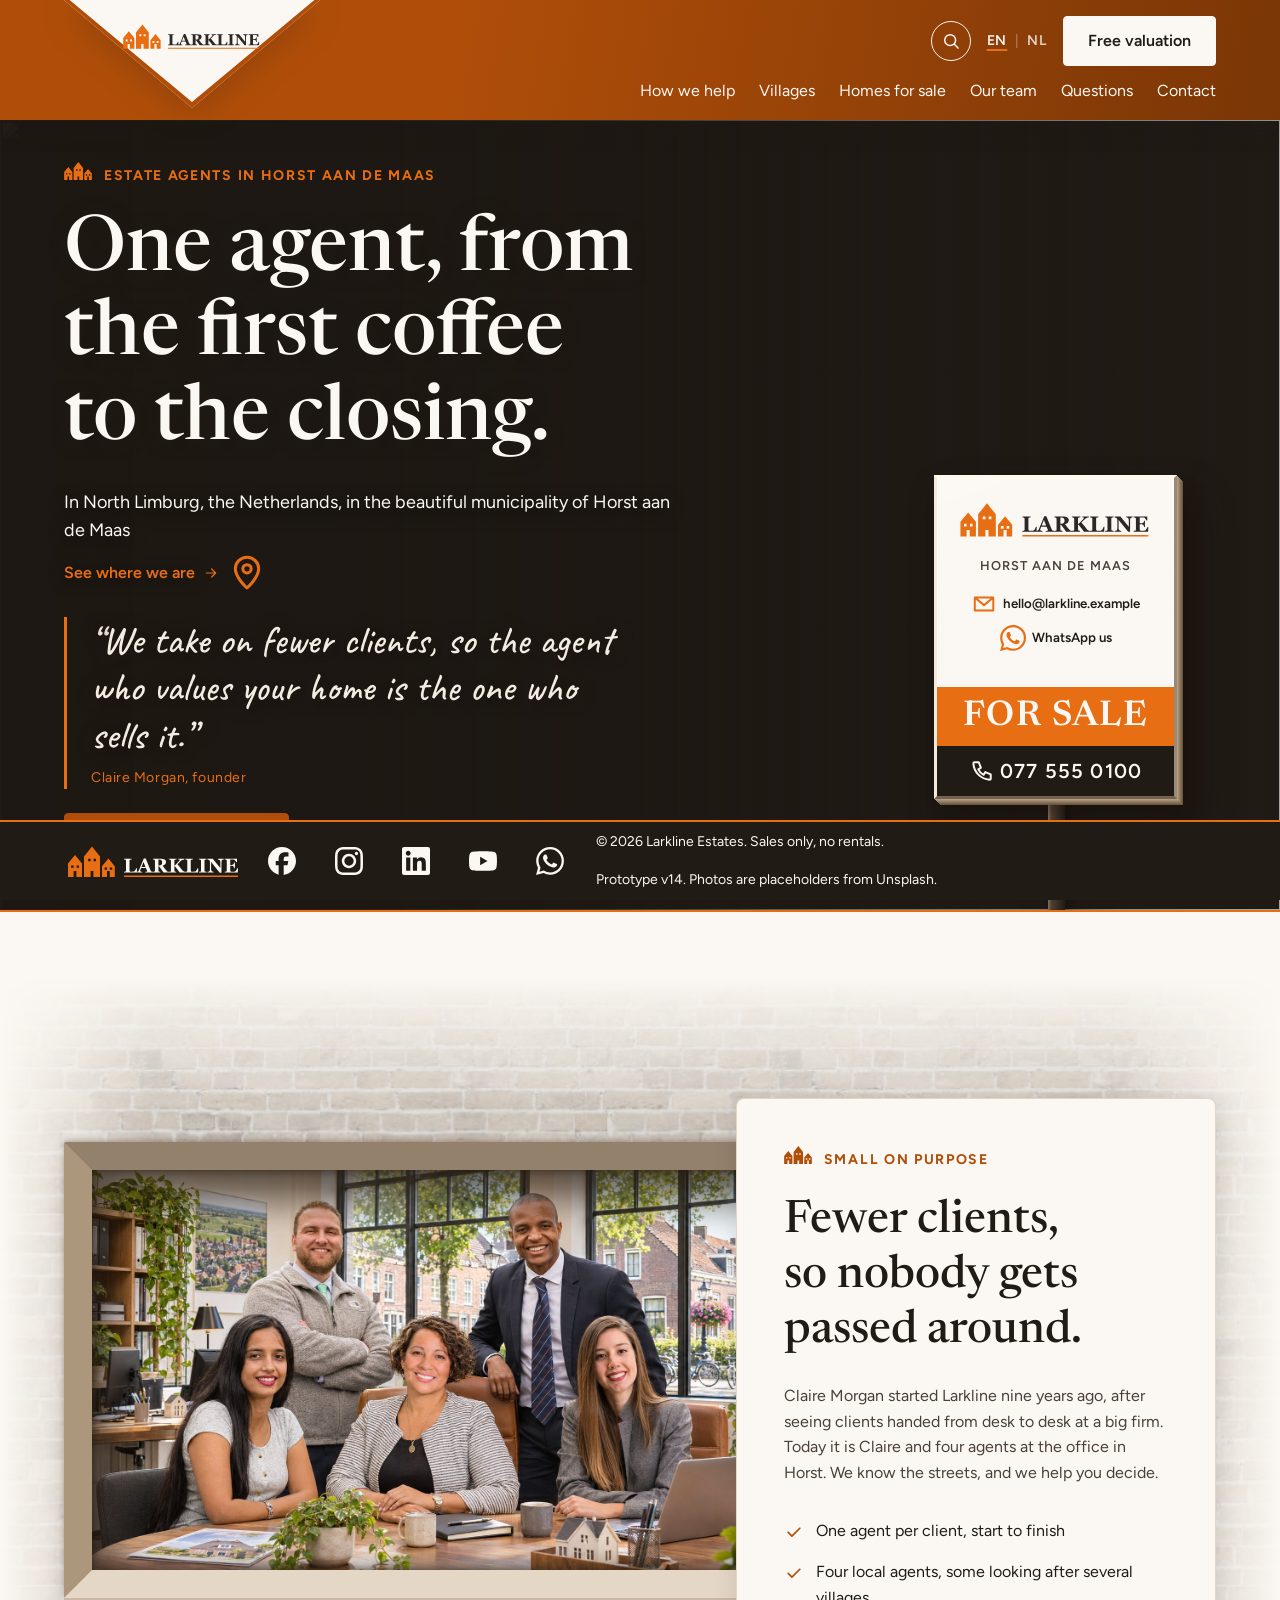
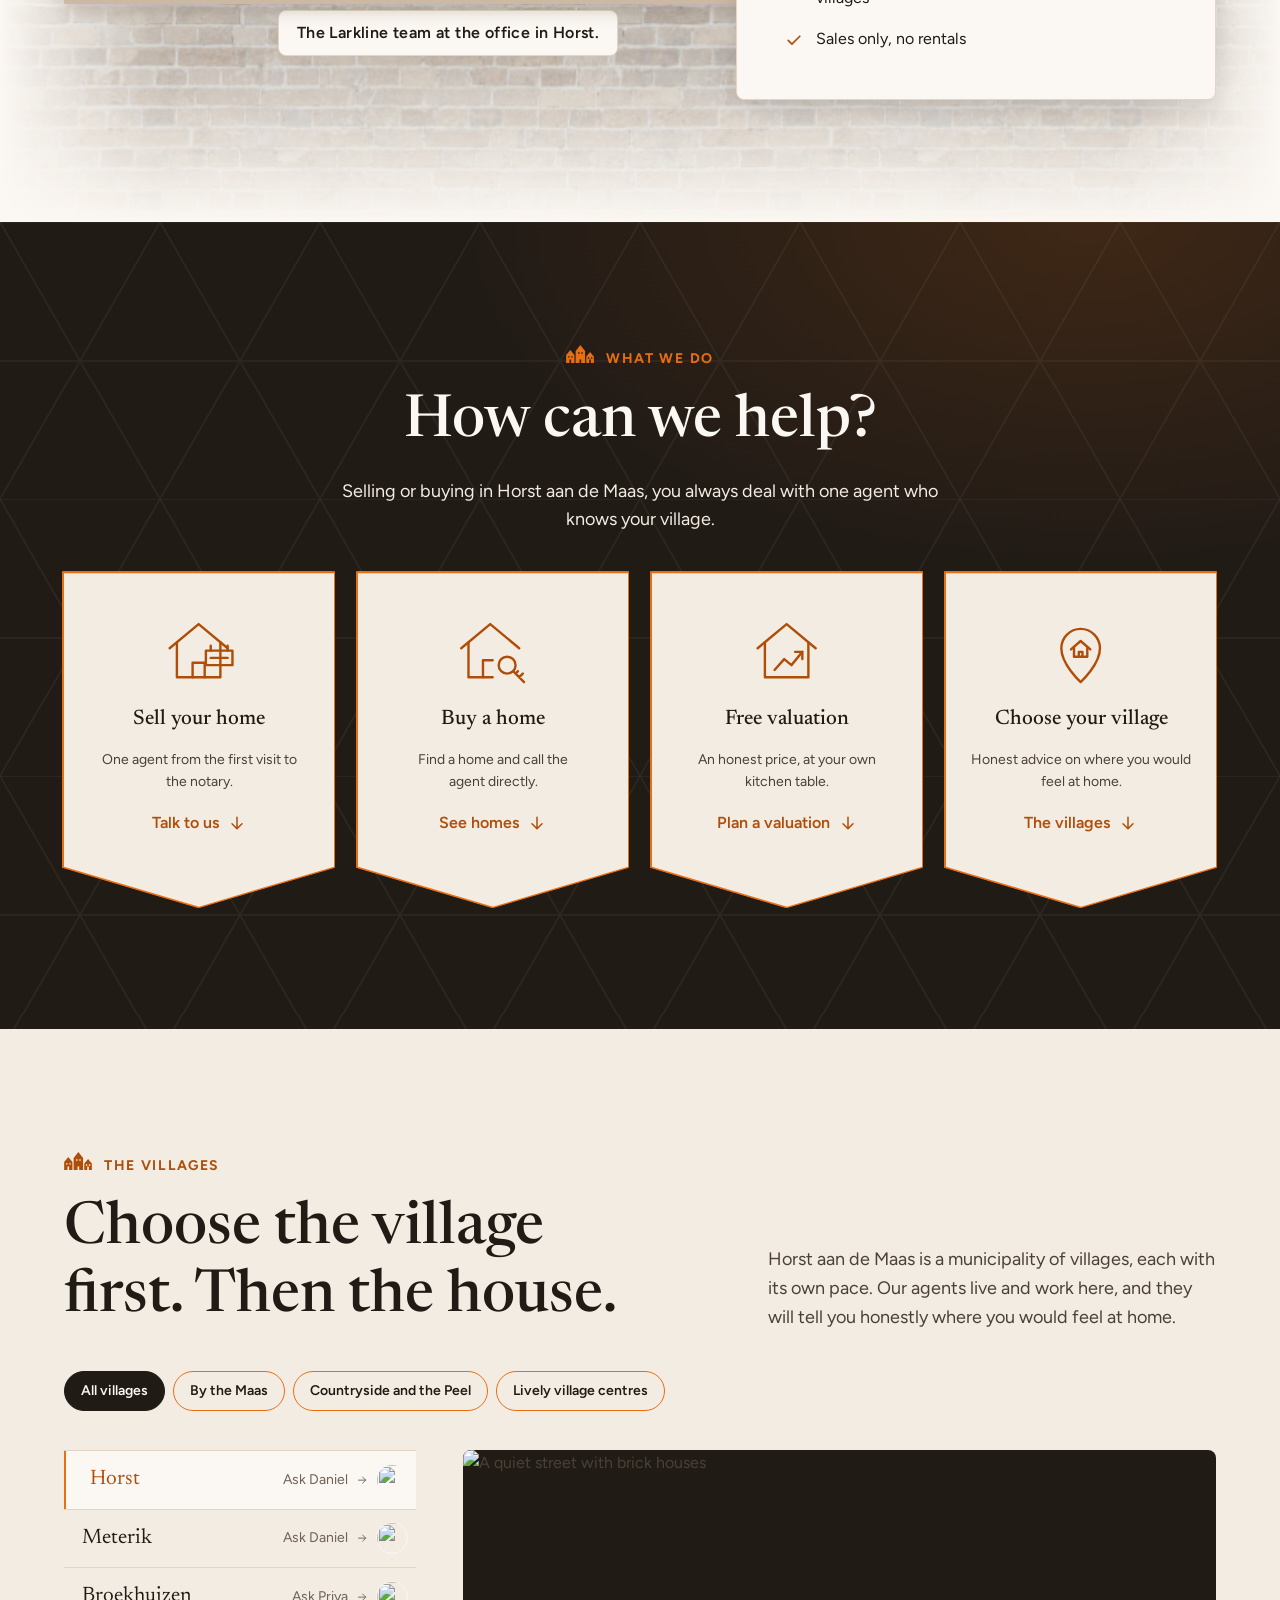
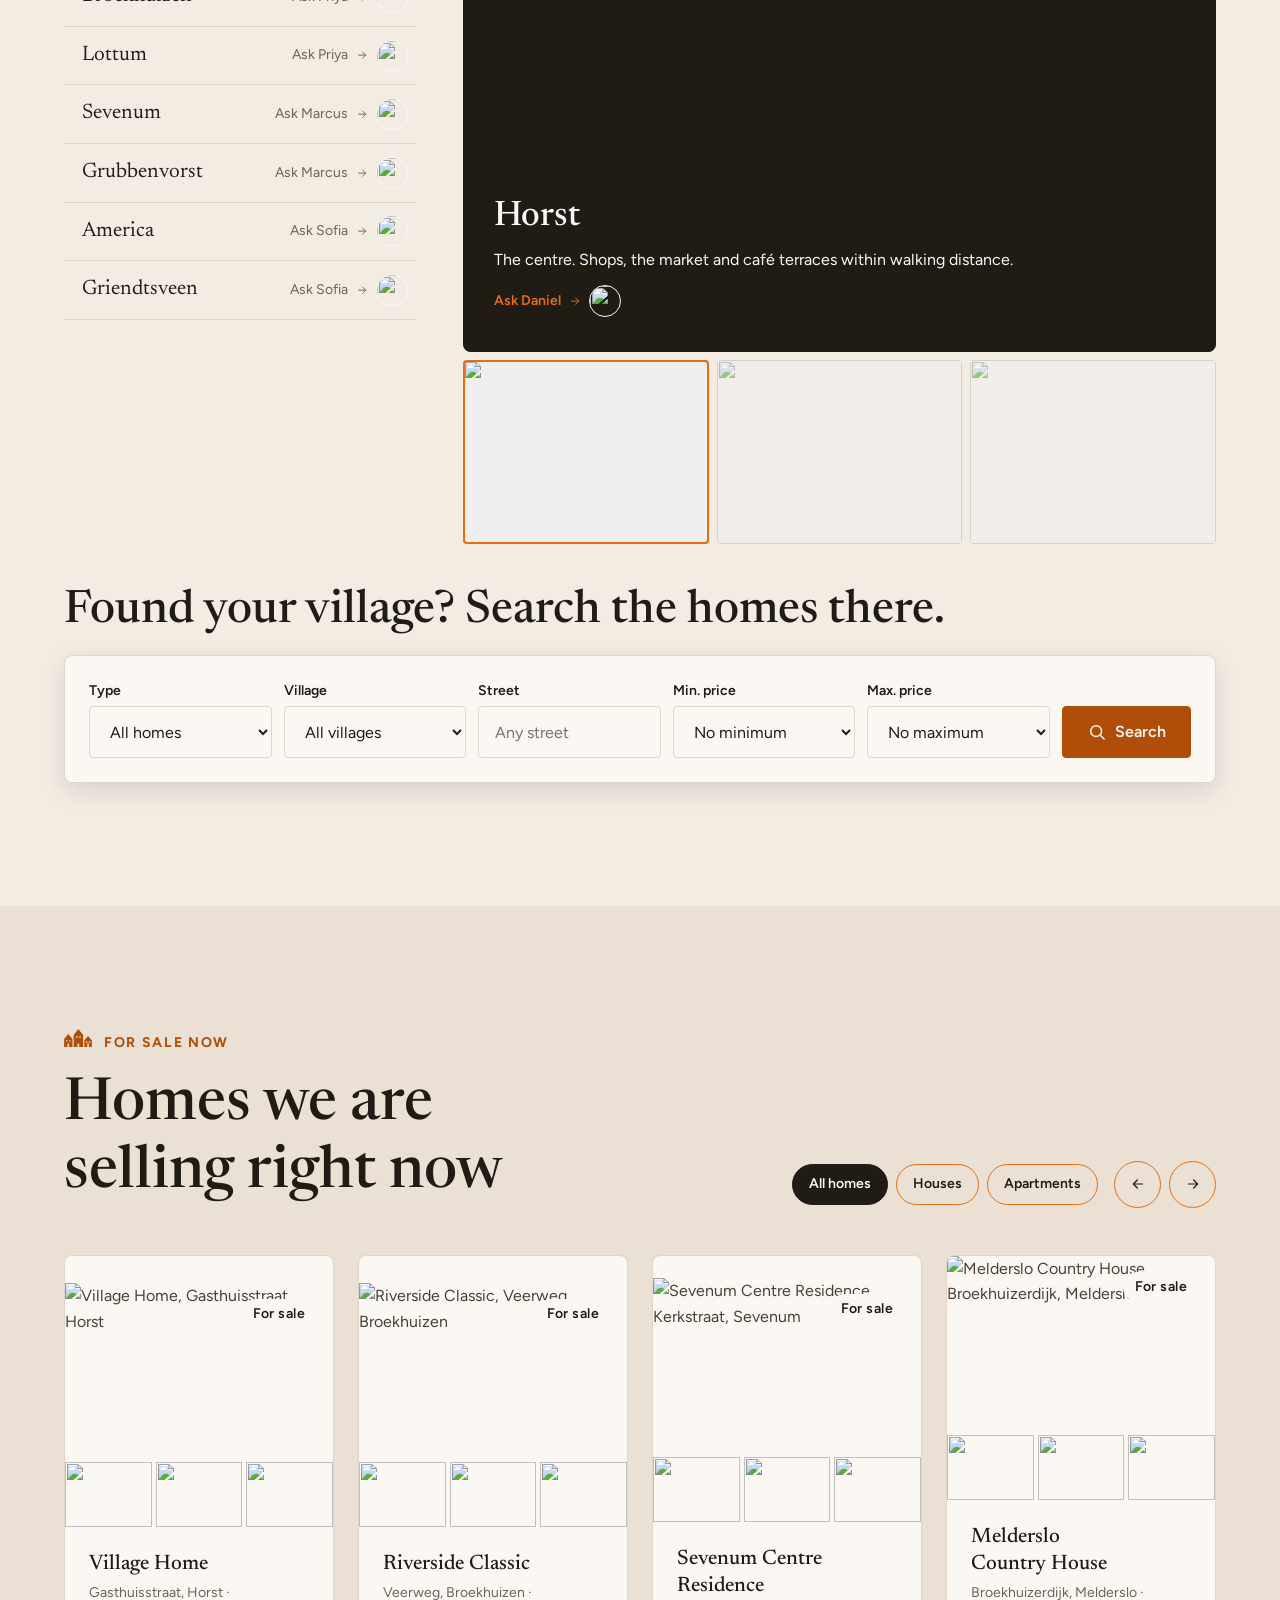
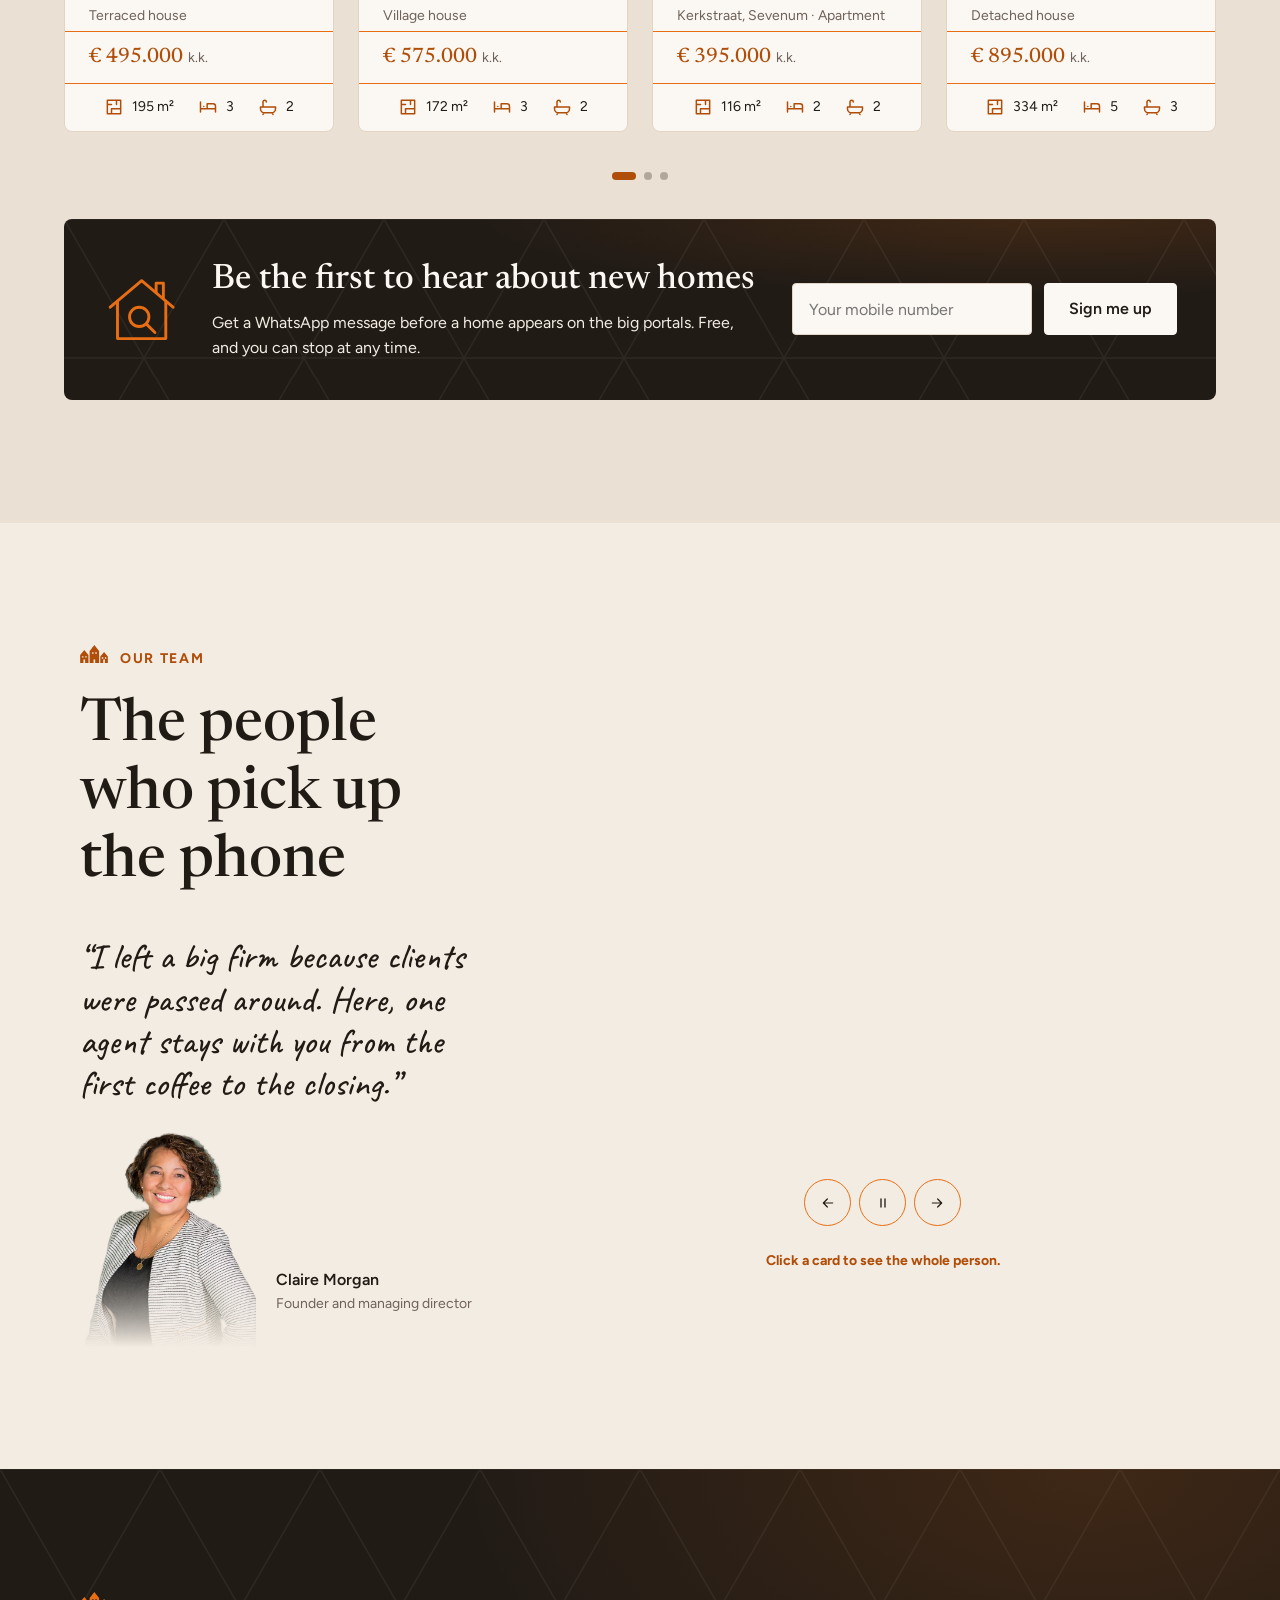
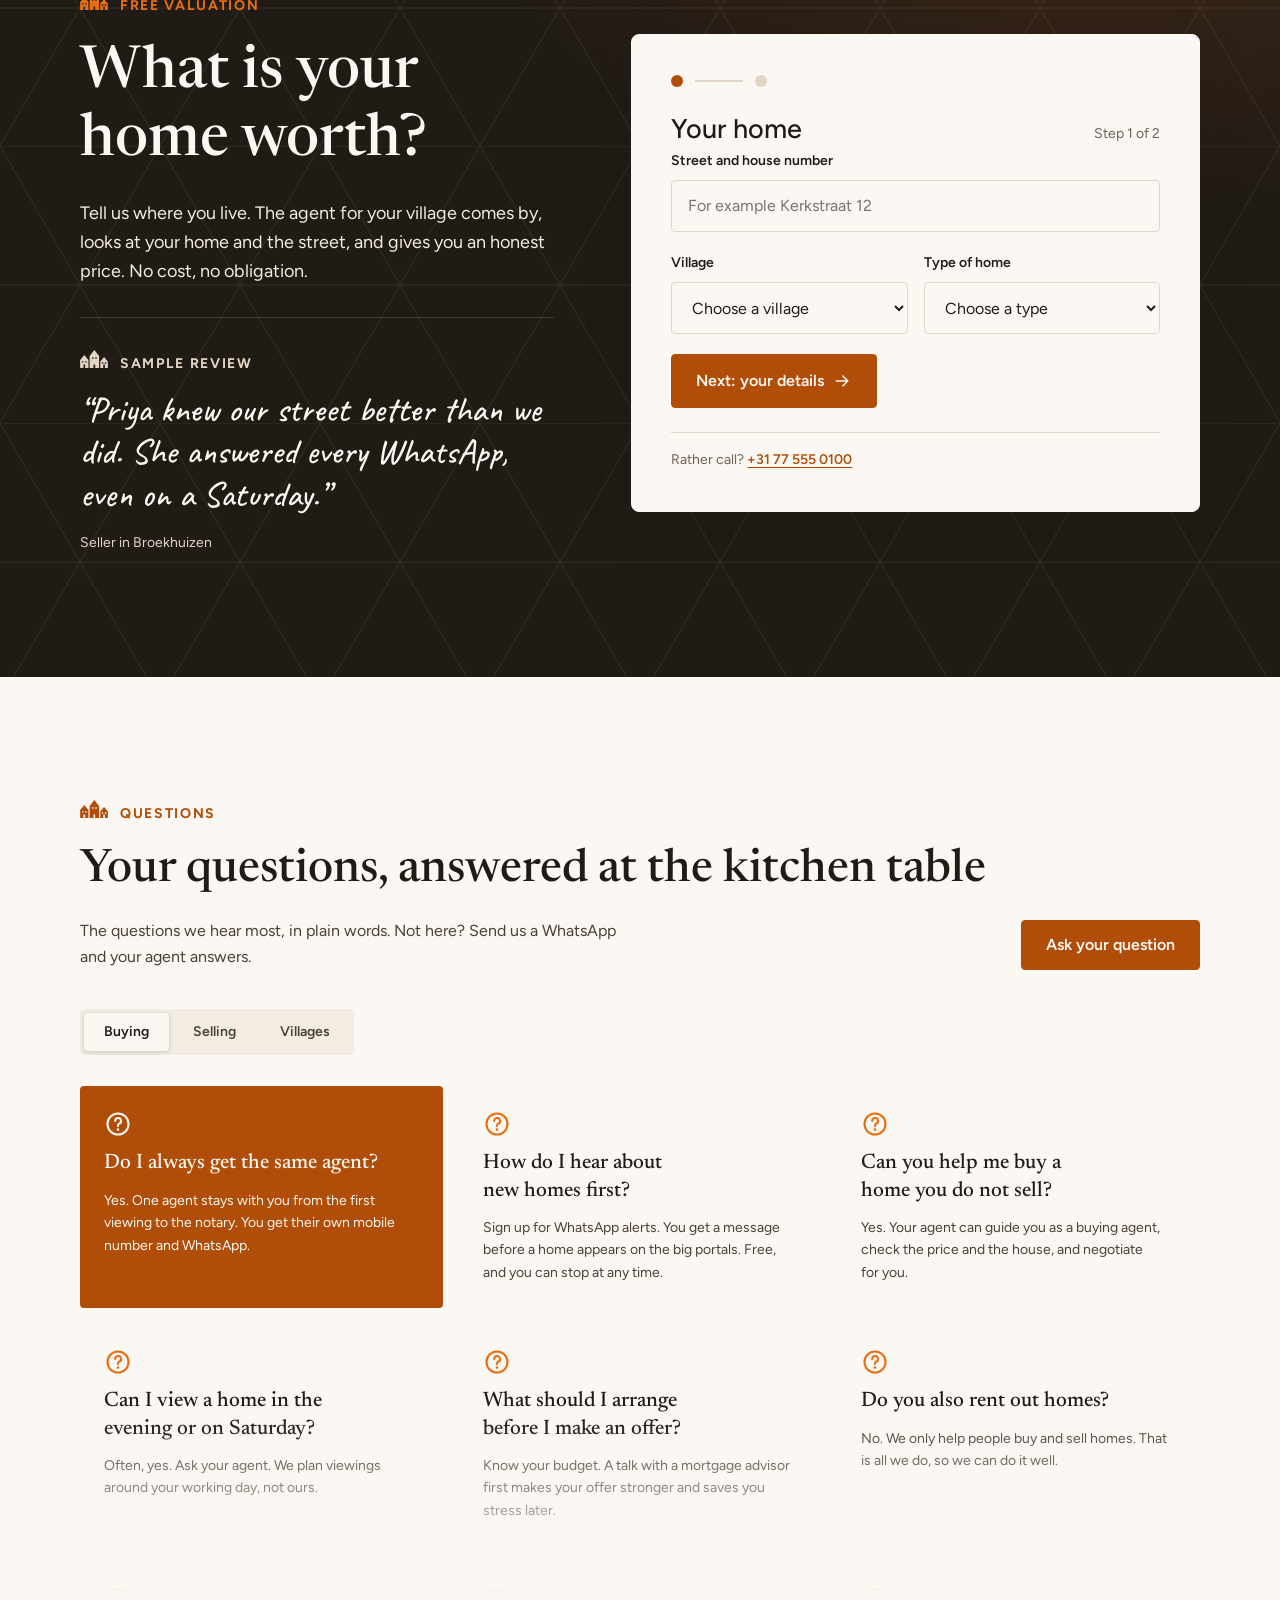
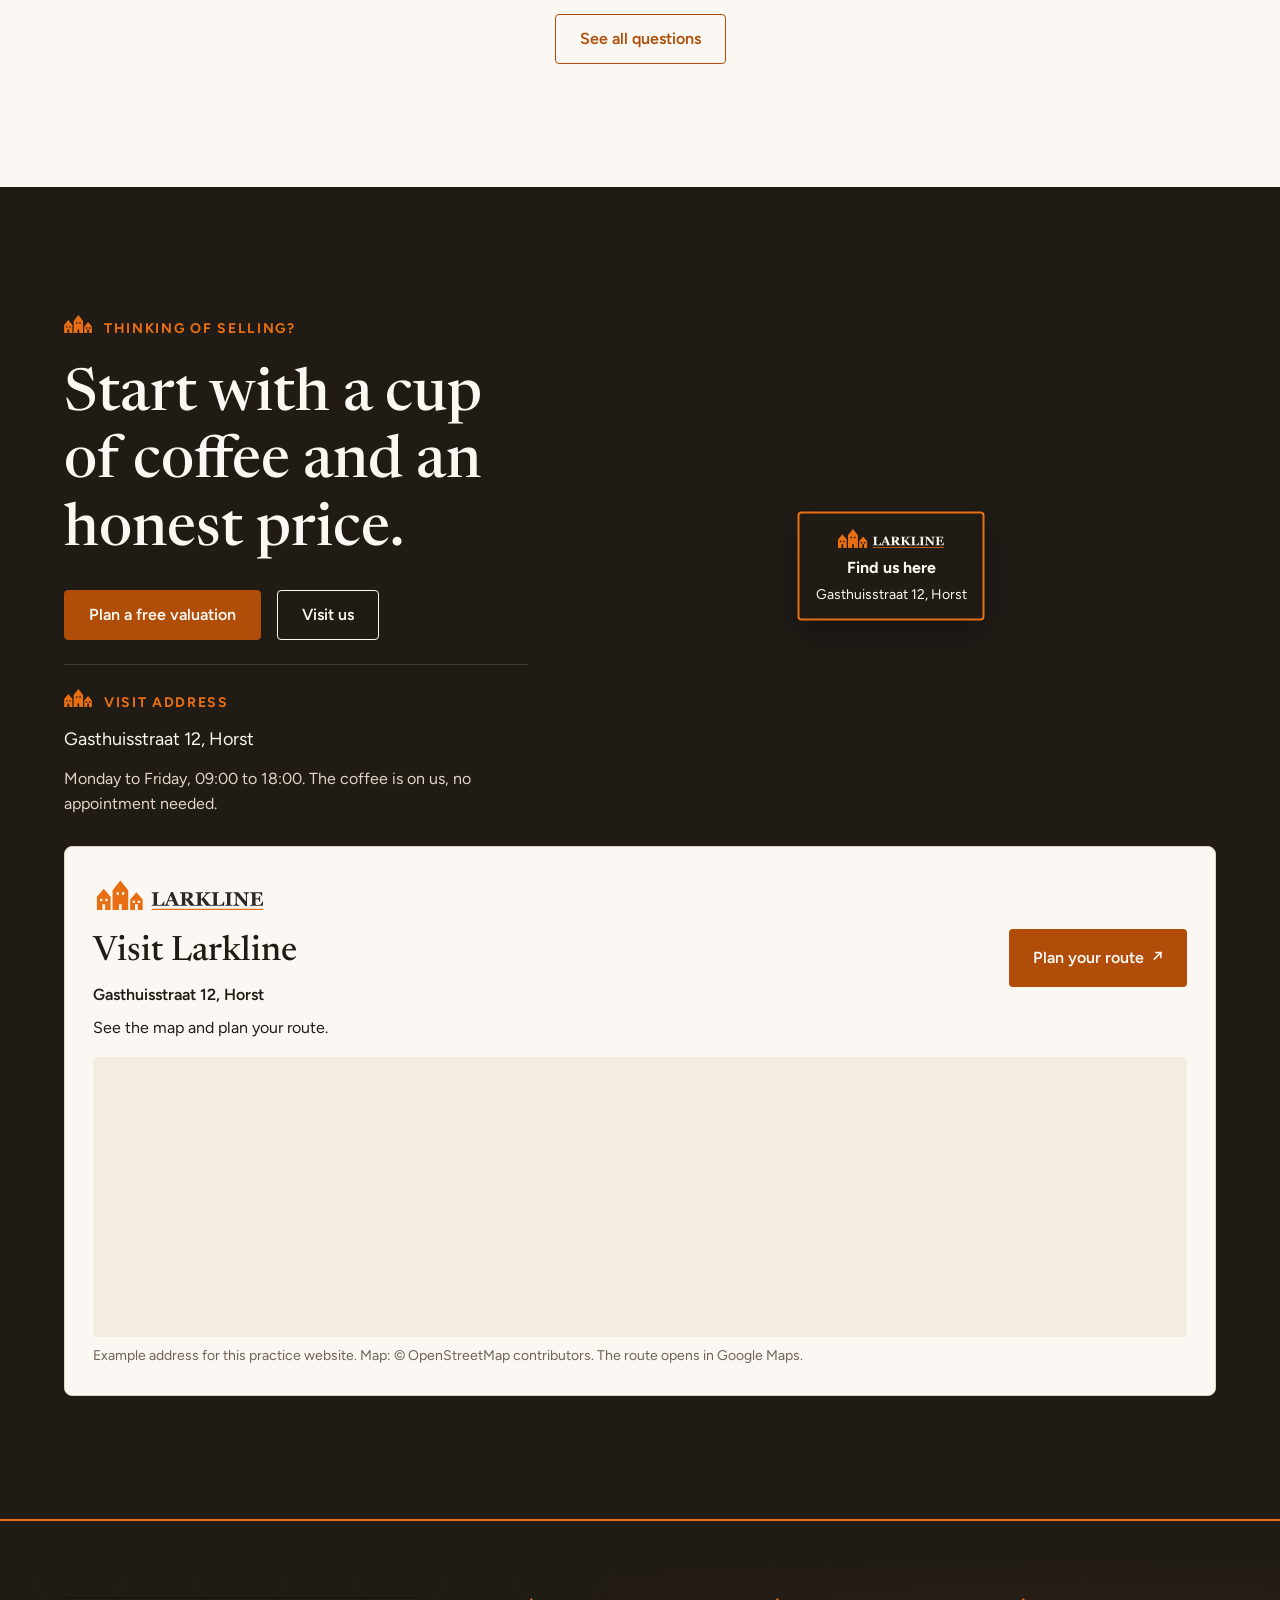
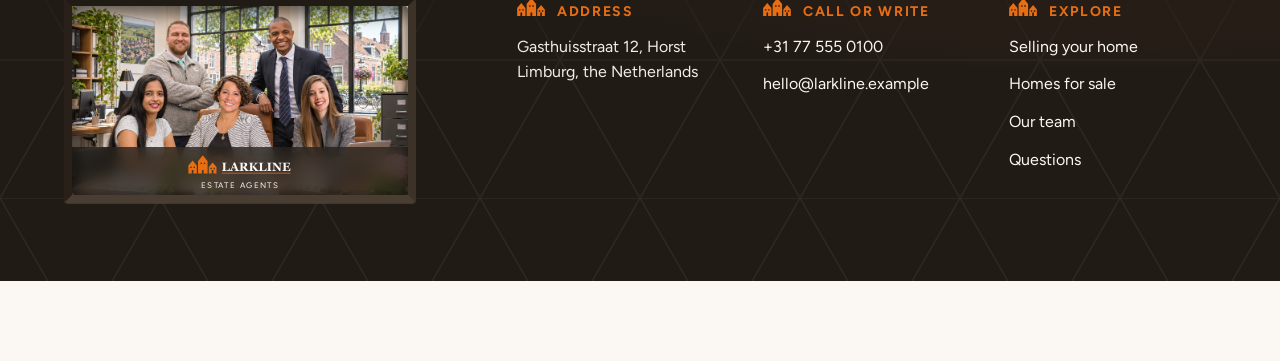
==== commit 61500bac: "Show page content and load images for full-page screenshots" ====
--- a/larkline-week-2-final-version/index.html
+++ b/larkline-week-2-final-version/index.html
@@ -117,7 +117,7 @@
     <section class="about-wall-section bg-light-1 boxed-l pad-tb-128" aria-labelledby="about-title">
       <div class="about-layout">
         <figure class="about-photo reveal">
-          <div class="about-photo-recess"><img class="rounded-m" src="assets/larkline-team.jpg" alt="The Larkline team together at the office table" width="1672" height="941" loading="lazy"></div>
+          <div class="about-photo-recess"><img class="rounded-m" src="assets/larkline-team.jpg" alt="The Larkline team together at the office table" width="1672" height="941" loading="eager"></div>
           <figcaption class="body-s detail-on-light">The Larkline team at the office in Horst.</figcaption>
         </figure>
         <div class="about-card card pad-48 flex-column gap-24 shadow-m reveal">
@@ -197,24 +197,24 @@
       </div>
       <div class="village-picker">
         <ul class="village-list" aria-label="Villages">
-          <li class="village-item" data-area="centre"><button type="button" class="village-tab flex-row flex-justify-between flex-align-center gap-16" aria-controls="village-0" aria-pressed="true"><span class="village-tab-name">Horst</span></button><button type="button" class="village-agent village-agent-list body-s" data-agent="Daniel"><span>Ask Daniel</span><svg class="village-agent-arrow" aria-hidden="true"><use href="#i-arrow"/></svg><img src="https://images.unsplash.com/photo-1600679472868-eae382e28b34?auto=format&fit=crop&w=400&h=400&q=75&crop=faces" alt="" loading="lazy"></button></li>
-          <li class="village-item" data-area="country"><button type="button" class="village-tab flex-row flex-justify-between flex-align-center gap-16" aria-controls="village-1" aria-pressed="false"><span class="village-tab-name">Meterik</span></button><button type="button" class="village-agent village-agent-list body-s" data-agent="Daniel"><span>Ask Daniel</span><svg class="village-agent-arrow" aria-hidden="true"><use href="#i-arrow"/></svg><img src="https://images.unsplash.com/photo-1600679472868-eae382e28b34?auto=format&fit=crop&w=400&h=400&q=75&crop=faces" alt="" loading="lazy"></button></li>
-          <li class="village-item" data-area="maas"><button type="button" class="village-tab flex-row flex-justify-between flex-align-center gap-16" aria-controls="village-2" aria-pressed="false"><span class="village-tab-name">Broekhuizen</span></button><button type="button" class="village-agent village-agent-list body-s" data-agent="Priya"><span>Ask Priya</span><svg class="village-agent-arrow" aria-hidden="true"><use href="#i-arrow"/></svg><img src="https://images.unsplash.com/photo-1630001603446-585f8a8d5527?auto=format&fit=crop&w=400&h=400&q=75&crop=faces" alt="" loading="lazy"></button></li>
-          <li class="village-item" data-area="maas"><button type="button" class="village-tab flex-row flex-justify-between flex-align-center gap-16" aria-controls="village-3" aria-pressed="false"><span class="village-tab-name">Lottum</span></button><button type="button" class="village-agent village-agent-list body-s" data-agent="Priya"><span>Ask Priya</span><svg class="village-agent-arrow" aria-hidden="true"><use href="#i-arrow"/></svg><img src="https://images.unsplash.com/photo-1630001603446-585f8a8d5527?auto=format&fit=crop&w=400&h=400&q=75&crop=faces" alt="" loading="lazy"></button></li>
-          <li class="village-item" data-area="centre"><button type="button" class="village-tab flex-row flex-justify-between flex-align-center gap-16" aria-controls="village-4" aria-pressed="false"><span class="village-tab-name">Sevenum</span></button><button type="button" class="village-agent village-agent-list body-s" data-agent="Marcus"><span>Ask Marcus</span><svg class="village-agent-arrow" aria-hidden="true"><use href="#i-arrow"/></svg><img src="https://images.unsplash.com/photo-1576558656222-ba66febe3dec?auto=format&fit=crop&w=400&h=400&q=75&crop=faces" alt="" loading="lazy"></button></li>
-          <li class="village-item" data-area="maas"><button type="button" class="village-tab flex-row flex-justify-between flex-align-center gap-16" aria-controls="village-5" aria-pressed="false"><span class="village-tab-name">Grubbenvorst</span></button><button type="button" class="village-agent village-agent-list body-s" data-agent="Marcus"><span>Ask Marcus</span><svg class="village-agent-arrow" aria-hidden="true"><use href="#i-arrow"/></svg><img src="https://images.unsplash.com/photo-1576558656222-ba66febe3dec?auto=format&fit=crop&w=400&h=400&q=75&crop=faces" alt="" loading="lazy"></button></li>
-          <li class="village-item" data-area="country"><button type="button" class="village-tab flex-row flex-justify-between flex-align-center gap-16" aria-controls="village-6" aria-pressed="false"><span class="village-tab-name">America</span></button><button type="button" class="village-agent village-agent-list body-s" data-agent="Sofia"><span>Ask Sofia</span><svg class="village-agent-arrow" aria-hidden="true"><use href="#i-arrow"/></svg><img src="https://images.unsplash.com/photo-1573496359142-b8d87734a5a2?auto=format&fit=crop&w=400&h=400&q=75&crop=faces" alt="" loading="lazy"></button></li>
-          <li class="village-item" data-area="country"><button type="button" class="village-tab flex-row flex-justify-between flex-align-center gap-16" aria-controls="village-7" aria-pressed="false"><span class="village-tab-name">Griendtsveen</span></button><button type="button" class="village-agent village-agent-list body-s" data-agent="Sofia"><span>Ask Sofia</span><svg class="village-agent-arrow" aria-hidden="true"><use href="#i-arrow"/></svg><img src="https://images.unsplash.com/photo-1573496359142-b8d87734a5a2?auto=format&fit=crop&w=400&h=400&q=75&crop=faces" alt="" loading="lazy"></button></li>
+          <li class="village-item" data-area="centre"><button type="button" class="village-tab flex-row flex-justify-between flex-align-center gap-16" aria-controls="village-0" aria-pressed="true"><span class="village-tab-name">Horst</span></button><button type="button" class="village-agent village-agent-list body-s" data-agent="Daniel"><span>Ask Daniel</span><svg class="village-agent-arrow" aria-hidden="true"><use href="#i-arrow"/></svg><img src="https://images.unsplash.com/photo-1600679472868-eae382e28b34?auto=format&fit=crop&w=400&h=400&q=75&crop=faces" alt="" loading="eager"></button></li>
+          <li class="village-item" data-area="country"><button type="button" class="village-tab flex-row flex-justify-between flex-align-center gap-16" aria-controls="village-1" aria-pressed="false"><span class="village-tab-name">Meterik</span></button><button type="button" class="village-agent village-agent-list body-s" data-agent="Daniel"><span>Ask Daniel</span><svg class="village-agent-arrow" aria-hidden="true"><use href="#i-arrow"/></svg><img src="https://images.unsplash.com/photo-1600679472868-eae382e28b34?auto=format&fit=crop&w=400&h=400&q=75&crop=faces" alt="" loading="eager"></button></li>
+          <li class="village-item" data-area="maas"><button type="button" class="village-tab flex-row flex-justify-between flex-align-center gap-16" aria-controls="village-2" aria-pressed="false"><span class="village-tab-name">Broekhuizen</span></button><button type="button" class="village-agent village-agent-list body-s" data-agent="Priya"><span>Ask Priya</span><svg class="village-agent-arrow" aria-hidden="true"><use href="#i-arrow"/></svg><img src="https://images.unsplash.com/photo-1630001603446-585f8a8d5527?auto=format&fit=crop&w=400&h=400&q=75&crop=faces" alt="" loading="eager"></button></li>
+          <li class="village-item" data-area="maas"><button type="button" class="village-tab flex-row flex-justify-between flex-align-center gap-16" aria-controls="village-3" aria-pressed="false"><span class="village-tab-name">Lottum</span></button><button type="button" class="village-agent village-agent-list body-s" data-agent="Priya"><span>Ask Priya</span><svg class="village-agent-arrow" aria-hidden="true"><use href="#i-arrow"/></svg><img src="https://images.unsplash.com/photo-1630001603446-585f8a8d5527?auto=format&fit=crop&w=400&h=400&q=75&crop=faces" alt="" loading="eager"></button></li>
+          <li class="village-item" data-area="centre"><button type="button" class="village-tab flex-row flex-justify-between flex-align-center gap-16" aria-controls="village-4" aria-pressed="false"><span class="village-tab-name">Sevenum</span></button><button type="button" class="village-agent village-agent-list body-s" data-agent="Marcus"><span>Ask Marcus</span><svg class="village-agent-arrow" aria-hidden="true"><use href="#i-arrow"/></svg><img src="https://images.unsplash.com/photo-1576558656222-ba66febe3dec?auto=format&fit=crop&w=400&h=400&q=75&crop=faces" alt="" loading="eager"></button></li>
+          <li class="village-item" data-area="maas"><button type="button" class="village-tab flex-row flex-justify-between flex-align-center gap-16" aria-controls="village-5" aria-pressed="false"><span class="village-tab-name">Grubbenvorst</span></button><button type="button" class="village-agent village-agent-list body-s" data-agent="Marcus"><span>Ask Marcus</span><svg class="village-agent-arrow" aria-hidden="true"><use href="#i-arrow"/></svg><img src="https://images.unsplash.com/photo-1576558656222-ba66febe3dec?auto=format&fit=crop&w=400&h=400&q=75&crop=faces" alt="" loading="eager"></button></li>
+          <li class="village-item" data-area="country"><button type="button" class="village-tab flex-row flex-justify-between flex-align-center gap-16" aria-controls="village-6" aria-pressed="false"><span class="village-tab-name">America</span></button><button type="button" class="village-agent village-agent-list body-s" data-agent="Sofia"><span>Ask Sofia</span><svg class="village-agent-arrow" aria-hidden="true"><use href="#i-arrow"/></svg><img src="https://images.unsplash.com/photo-1573496359142-b8d87734a5a2?auto=format&fit=crop&w=400&h=400&q=75&crop=faces" alt="" loading="eager"></button></li>
+          <li class="village-item" data-area="country"><button type="button" class="village-tab flex-row flex-justify-between flex-align-center gap-16" aria-controls="village-7" aria-pressed="false"><span class="village-tab-name">Griendtsveen</span></button><button type="button" class="village-agent village-agent-list body-s" data-agent="Sofia"><span>Ask Sofia</span><svg class="village-agent-arrow" aria-hidden="true"><use href="#i-arrow"/></svg><img src="https://images.unsplash.com/photo-1573496359142-b8d87734a5a2?auto=format&fit=crop&w=400&h=400&q=75&crop=faces" alt="" loading="eager"></button></li>
         </ul>
         <div class="village-stage" aria-live="polite">
-          <figure class="village-slide is-active" id="village-0" data-area="centre"><div class="village-main"><img class="village-photo is-shown" src="https://images.unsplash.com/photo-1637062769490-1348bba66653?auto=format&fit=crop&w=1200&q=75" alt="A quiet street with brick houses"><img class="village-photo" src="https://images.unsplash.com/photo-1553941677-2056a6fdb71c?auto=format&fit=crop&w=1200&q=75" alt="A row of brick houses on a cobbled street" loading="lazy"><img class="village-photo" src="https://images.unsplash.com/photo-1767689640932-245e53f10fff?auto=format&fit=crop&w=1200&q=75" alt="A market square with old buildings and cyclists" loading="lazy"><figcaption class="village-caption flex-column gap-8"><h3 class="title-4">Horst</h3><p class="body-m">The centre. Shops, the market and café terraces within walking distance.</p><button type="button" class="village-agent village-ask body-s-strong" data-agent="Daniel"><span>Ask Daniel</span><svg class="village-agent-arrow" aria-hidden="true"><use href="#i-arrow"/></svg><img src="https://images.unsplash.com/photo-1600679472868-eae382e28b34?auto=format&fit=crop&w=400&h=400&q=75&crop=faces" alt="" loading="lazy"></button></figcaption></div><div class="village-thumbs"><button type="button" class="village-thumb media-zoom" aria-pressed="true" aria-label="Photo 1 of 3"><img src="https://images.unsplash.com/photo-1637062769490-1348bba66653?auto=format&fit=crop&w=360&q=75" alt="" loading="lazy"></button><button type="button" class="village-thumb media-zoom" aria-pressed="false" aria-label="Photo 2 of 3"><img src="https://images.unsplash.com/photo-1553941677-2056a6fdb71c?auto=format&fit=crop&w=360&q=75" alt="" loading="lazy"></button><button type="button" class="village-thumb media-zoom" aria-pressed="false" aria-label="Photo 3 of 3"><img src="https://images.unsplash.com/photo-1767689640932-245e53f10fff?auto=format&fit=crop&w=360&q=75" alt="" loading="lazy"></button></div></figure>
-          <figure class="village-slide" id="village-1" data-area="country" aria-hidden="true"><div class="village-main"><img class="village-photo is-shown" src="https://images.unsplash.com/photo-1719679268460-617ef18d4135?auto=format&fit=crop&w=1200&q=75" alt="A brick house behind tall trees on a village lane" loading="lazy"><img class="village-photo" src="https://images.unsplash.com/photo-1674072777658-f8b11b40839d?auto=format&fit=crop&w=1200&q=75" alt="A brick farmhouse in a green field with tall trees" loading="lazy"><img class="village-photo" src="https://images.unsplash.com/photo-1659344187522-6b25822bfb24?auto=format&fit=crop&w=1200&q=75" alt="Cows grazing in a wide green meadow" loading="lazy"><figcaption class="village-caption flex-column gap-8"><h3 class="title-4">Meterik</h3><p class="body-m">Small and green, a short bike ride from Horst.</p><button type="button" class="village-agent village-ask body-s-strong" data-agent="Daniel"><span>Ask Daniel</span><svg class="village-agent-arrow" aria-hidden="true"><use href="#i-arrow"/></svg><img src="https://images.unsplash.com/photo-1600679472868-eae382e28b34?auto=format&fit=crop&w=400&h=400&q=75&crop=faces" alt="" loading="lazy"></button></figcaption></div><div class="village-thumbs"><button type="button" class="village-thumb media-zoom" aria-pressed="true" aria-label="Photo 1 of 3"><img src="https://images.unsplash.com/photo-1719679268460-617ef18d4135?auto=format&fit=crop&w=360&q=75" alt="" loading="lazy"></button><button type="button" class="village-thumb media-zoom" aria-pressed="false" aria-label="Photo 2 of 3"><img src="https://images.unsplash.com/photo-1674072777658-f8b11b40839d?auto=format&fit=crop&w=360&q=75" alt="" loading="lazy"></button><button type="button" class="village-thumb media-zoom" aria-pressed="false" aria-label="Photo 3 of 3"><img src="https://images.unsplash.com/photo-1659344187522-6b25822bfb24?auto=format&fit=crop&w=360&q=75" alt="" loading="lazy"></button></div></figure>
-          <figure class="village-slide" id="village-2" data-area="maas" aria-hidden="true"><div class="village-main"><img class="village-photo is-shown" src="https://images.unsplash.com/photo-1667237804894-90ce08e65ee8?auto=format&fit=crop&w=1200&q=75" alt="The river at sunset with trees along the bank" loading="lazy"><img class="village-photo" src="https://images.unsplash.com/photo-1667239256479-cd378f0d8082?auto=format&fit=crop&w=1200&q=75" alt="Calm water with grass banks and autumn trees" loading="lazy"><img class="village-photo" src="https://images.unsplash.com/photo-1659019553003-3b164a98f7e6?auto=format&fit=crop&w=1200&q=75" alt="A waterway between green fields under a big sky" loading="lazy"><figcaption class="village-caption flex-column gap-8"><h3 class="title-4">Broekhuizen</h3><p class="body-m">Right on the Maas, with the river and the ferry close by.</p><button type="button" class="village-agent village-ask body-s-strong" data-agent="Priya"><span>Ask Priya</span><svg class="village-agent-arrow" aria-hidden="true"><use href="#i-arrow"/></svg><img src="https://images.unsplash.com/photo-1630001603446-585f8a8d5527?auto=format&fit=crop&w=400&h=400&q=75&crop=faces" alt="" loading="lazy"></button></figcaption></div><div class="village-thumbs"><button type="button" class="village-thumb media-zoom" aria-pressed="true" aria-label="Photo 1 of 3"><img src="https://images.unsplash.com/photo-1667237804894-90ce08e65ee8?auto=format&fit=crop&w=360&q=75" alt="" loading="lazy"></button><button type="button" class="village-thumb media-zoom" aria-pressed="false" aria-label="Photo 2 of 3"><img src="https://images.unsplash.com/photo-1667239256479-cd378f0d8082?auto=format&fit=crop&w=360&q=75" alt="" loading="lazy"></button><button type="button" class="village-thumb media-zoom" aria-pressed="false" aria-label="Photo 3 of 3"><img src="https://images.unsplash.com/photo-1659019553003-3b164a98f7e6?auto=format&fit=crop&w=360&q=75" alt="" loading="lazy"></button></div></figure>
-          <figure class="village-slide" id="village-3" data-area="maas" aria-hidden="true"><div class="village-main"><img class="village-photo is-shown" src="https://images.unsplash.com/photo-1785591153800-af53c07542d3?auto=format&fit=crop&w=1200&q=75" alt="An old church between green fields and trees" loading="lazy"><img class="village-photo" src="https://images.unsplash.com/photo-1754238920742-acf4a002313a?auto=format&fit=crop&w=1200&q=75" alt="Pink roses in full bloom" loading="lazy"><img class="village-photo" src="https://images.unsplash.com/photo-1785591153725-a411b41c65ae?auto=format&fit=crop&w=1200&q=75" alt="A church steeple with a Dutch flag above the village and the river" loading="lazy"><figcaption class="village-caption flex-column gap-8"><h3 class="title-4">Lottum</h3><p class="body-m">The rose village, between open fields and the river.</p><button type="button" class="village-agent village-ask body-s-strong" data-agent="Priya"><span>Ask Priya</span><svg class="village-agent-arrow" aria-hidden="true"><use href="#i-arrow"/></svg><img src="https://images.unsplash.com/photo-1630001603446-585f8a8d5527?auto=format&fit=crop&w=400&h=400&q=75&crop=faces" alt="" loading="lazy"></button></figcaption></div><div class="village-thumbs"><button type="button" class="village-thumb media-zoom" aria-pressed="true" aria-label="Photo 1 of 3"><img src="https://images.unsplash.com/photo-1785591153800-af53c07542d3?auto=format&fit=crop&w=360&q=75" alt="" loading="lazy"></button><button type="button" class="village-thumb media-zoom" aria-pressed="false" aria-label="Photo 2 of 3"><img src="https://images.unsplash.com/photo-1754238920742-acf4a002313a?auto=format&fit=crop&w=360&q=75" alt="" loading="lazy"></button><button type="button" class="village-thumb media-zoom" aria-pressed="false" aria-label="Photo 3 of 3"><img src="https://images.unsplash.com/photo-1785591153725-a411b41c65ae?auto=format&fit=crop&w=360&q=75" alt="" loading="lazy"></button></div></figure>
-          <figure class="village-slide" id="village-4" data-area="centre" aria-hidden="true"><div class="village-main"><img class="village-photo is-shown" src="https://images.unsplash.com/photo-1746263667248-e8ab812b24f9?auto=format&fit=crop&w=1200&q=75" alt="People walking and cycling through a sunny village street" loading="lazy"><img class="village-photo" src="https://images.unsplash.com/photo-1580579026987-a06c0f0ea1ea?auto=format&fit=crop&w=1200&q=75" alt="A café with tables outside on a village street" loading="lazy"><img class="village-photo" src="https://images.unsplash.com/photo-1590891966003-37eaa21f6587?auto=format&fit=crop&w=1200&q=75" alt="A cobbled street with a church tower at the end" loading="lazy"><figcaption class="village-caption flex-column gap-8"><h3 class="title-4">Sevenum</h3><p class="body-m">A lively village centre with everything for daily life.</p><button type="button" class="village-agent village-ask body-s-strong" data-agent="Marcus"><span>Ask Marcus</span><svg class="village-agent-arrow" aria-hidden="true"><use href="#i-arrow"/></svg><img src="https://images.unsplash.com/photo-1576558656222-ba66febe3dec?auto=format&fit=crop&w=400&h=400&q=75&crop=faces" alt="" loading="lazy"></button></figcaption></div><div class="village-thumbs"><button type="button" class="village-thumb media-zoom" aria-pressed="true" aria-label="Photo 1 of 3"><img src="https://images.unsplash.com/photo-1746263667248-e8ab812b24f9?auto=format&fit=crop&w=360&q=75" alt="" loading="lazy"></button><button type="button" class="village-thumb media-zoom" aria-pressed="false" aria-label="Photo 2 of 3"><img src="https://images.unsplash.com/photo-1580579026987-a06c0f0ea1ea?auto=format&fit=crop&w=360&q=75" alt="" loading="lazy"></button><button type="button" class="village-thumb media-zoom" aria-pressed="false" aria-label="Photo 3 of 3"><img src="https://images.unsplash.com/photo-1590891966003-37eaa21f6587?auto=format&fit=crop&w=360&q=75" alt="" loading="lazy"></button></div></figure>
-          <figure class="village-slide" id="village-5" data-area="maas" aria-hidden="true"><div class="village-main"><img class="village-photo is-shown" src="https://images.unsplash.com/photo-1684447535623-fab60717e8e4?auto=format&fit=crop&w=1200&q=75" alt="A cobbled street with a church tower behind the houses" loading="lazy"><img class="village-photo" src="https://images.unsplash.com/photo-1684447536169-ba82d2b561ee?auto=format&fit=crop&w=1200&q=75" alt="A church spire above houses and trees" loading="lazy"><img class="village-photo" src="https://images.unsplash.com/photo-1632084698617-56777eac8eed?auto=format&fit=crop&w=1200&q=75" alt="Café tables next to an old stone wall" loading="lazy"><figcaption class="village-caption flex-column gap-8"><h3 class="title-4">Grubbenvorst</h3><p class="body-m">An old village heart near the Maas, and quick to Venlo.</p><button type="button" class="village-agent village-ask body-s-strong" data-agent="Marcus"><span>Ask Marcus</span><svg class="village-agent-arrow" aria-hidden="true"><use href="#i-arrow"/></svg><img src="https://images.unsplash.com/photo-1576558656222-ba66febe3dec?auto=format&fit=crop&w=400&h=400&q=75&crop=faces" alt="" loading="lazy"></button></figcaption></div><div class="village-thumbs"><button type="button" class="village-thumb media-zoom" aria-pressed="true" aria-label="Photo 1 of 3"><img src="https://images.unsplash.com/photo-1684447535623-fab60717e8e4?auto=format&fit=crop&w=360&q=75" alt="" loading="lazy"></button><button type="button" class="village-thumb media-zoom" aria-pressed="false" aria-label="Photo 2 of 3"><img src="https://images.unsplash.com/photo-1684447536169-ba82d2b561ee?auto=format&fit=crop&w=360&q=75" alt="" loading="lazy"></button><button type="button" class="village-thumb media-zoom" aria-pressed="false" aria-label="Photo 3 of 3"><img src="https://images.unsplash.com/photo-1632084698617-56777eac8eed?auto=format&fit=crop&w=360&q=75" alt="" loading="lazy"></button></div></figure>
-          <figure class="village-slide" id="village-6" data-area="country" aria-hidden="true"><div class="village-main"><img class="village-photo is-shown" src="https://images.unsplash.com/photo-1757056819744-343dd995d330?auto=format&fit=crop&w=1200&q=75" alt="A sandy path through blooming heather" loading="lazy"><img class="village-photo" src="https://images.unsplash.com/photo-1724015712330-e898d0a36869?auto=format&fit=crop&w=1200&q=75" alt="A field of purple heather with trees behind it" loading="lazy"><img class="village-photo" src="https://images.unsplash.com/photo-1724520887005-55f0215313dd?auto=format&fit=crop&w=1200&q=75" alt="A wide field of crops with houses at the edge" loading="lazy"><figcaption class="village-caption flex-column gap-8"><h3 class="title-4">America</h3><p class="body-m">Wide fields, with the nature of the Peel on your doorstep.</p><button type="button" class="village-agent village-ask body-s-strong" data-agent="Sofia"><span>Ask Sofia</span><svg class="village-agent-arrow" aria-hidden="true"><use href="#i-arrow"/></svg><img src="https://images.unsplash.com/photo-1573496359142-b8d87734a5a2?auto=format&fit=crop&w=400&h=400&q=75&crop=faces" alt="" loading="lazy"></button></figcaption></div><div class="village-thumbs"><button type="button" class="village-thumb media-zoom" aria-pressed="true" aria-label="Photo 1 of 3"><img src="https://images.unsplash.com/photo-1757056819744-343dd995d330?auto=format&fit=crop&w=360&q=75" alt="" loading="lazy"></button><button type="button" class="village-thumb media-zoom" aria-pressed="false" aria-label="Photo 2 of 3"><img src="https://images.unsplash.com/photo-1724015712330-e898d0a36869?auto=format&fit=crop&w=360&q=75" alt="" loading="lazy"></button><button type="button" class="village-thumb media-zoom" aria-pressed="false" aria-label="Photo 3 of 3"><img src="https://images.unsplash.com/photo-1724520887005-55f0215313dd?auto=format&fit=crop&w=360&q=75" alt="" loading="lazy"></button></div></figure>
-          <figure class="village-slide" id="village-7" data-area="country" aria-hidden="true"><div class="village-main"><img class="village-photo is-shown" src="https://images.unsplash.com/photo-1637062769066-b90291dc7316?auto=format&fit=crop&w=1200&q=75" alt="Red brick houses with gardens on a quiet corner" loading="lazy"><img class="village-photo" src="https://images.unsplash.com/photo-1697879736958-830548fdbb36?auto=format&fit=crop&w=1200&q=75" alt="A wooden boardwalk through a green forest" loading="lazy"><img class="village-photo" src="https://images.unsplash.com/photo-1748442903251-95d863ebafd0?auto=format&fit=crop&w=1200&q=75" alt="A path winding through a dense green forest" loading="lazy"><figcaption class="village-caption flex-column gap-8"><h3 class="title-4">Griendtsveen</h3><p class="body-m">A quiet peat village with nature all around.</p><button type="button" class="village-agent village-ask body-s-strong" data-agent="Sofia"><span>Ask Sofia</span><svg class="village-agent-arrow" aria-hidden="true"><use href="#i-arrow"/></svg><img src="https://images.unsplash.com/photo-1573496359142-b8d87734a5a2?auto=format&fit=crop&w=400&h=400&q=75&crop=faces" alt="" loading="lazy"></button></figcaption></div><div class="village-thumbs"><button type="button" class="village-thumb media-zoom" aria-pressed="true" aria-label="Photo 1 of 3"><img src="https://images.unsplash.com/photo-1637062769066-b90291dc7316?auto=format&fit=crop&w=360&q=75" alt="" loading="lazy"></button><button type="button" class="village-thumb media-zoom" aria-pressed="false" aria-label="Photo 2 of 3"><img src="https://images.unsplash.com/photo-1697879736958-830548fdbb36?auto=format&fit=crop&w=360&q=75" alt="" loading="lazy"></button><button type="button" class="village-thumb media-zoom" aria-pressed="false" aria-label="Photo 3 of 3"><img src="https://images.unsplash.com/photo-1748442903251-95d863ebafd0?auto=format&fit=crop&w=360&q=75" alt="" loading="lazy"></button></div></figure>
+          <figure class="village-slide is-active" id="village-0" data-area="centre"><div class="village-main"><img class="village-photo is-shown" src="https://images.unsplash.com/photo-1637062769490-1348bba66653?auto=format&fit=crop&w=1200&q=75" alt="A quiet street with brick houses"><img class="village-photo" src="https://images.unsplash.com/photo-1553941677-2056a6fdb71c?auto=format&fit=crop&w=1200&q=75" alt="A row of brick houses on a cobbled street" loading="eager"><img class="village-photo" src="https://images.unsplash.com/photo-1767689640932-245e53f10fff?auto=format&fit=crop&w=1200&q=75" alt="A market square with old buildings and cyclists" loading="eager"><figcaption class="village-caption flex-column gap-8"><h3 class="title-4">Horst</h3><p class="body-m">The centre. Shops, the market and café terraces within walking distance.</p><button type="button" class="village-agent village-ask body-s-strong" data-agent="Daniel"><span>Ask Daniel</span><svg class="village-agent-arrow" aria-hidden="true"><use href="#i-arrow"/></svg><img src="https://images.unsplash.com/photo-1600679472868-eae382e28b34?auto=format&fit=crop&w=400&h=400&q=75&crop=faces" alt="" loading="eager"></button></figcaption></div><div class="village-thumbs"><button type="button" class="village-thumb media-zoom" aria-pressed="true" aria-label="Photo 1 of 3"><img src="https://images.unsplash.com/photo-1637062769490-1348bba66653?auto=format&fit=crop&w=360&q=75" alt="" loading="eager"></button><button type="button" class="village-thumb media-zoom" aria-pressed="false" aria-label="Photo 2 of 3"><img src="https://images.unsplash.com/photo-1553941677-2056a6fdb71c?auto=format&fit=crop&w=360&q=75" alt="" loading="eager"></button><button type="button" class="village-thumb media-zoom" aria-pressed="false" aria-label="Photo 3 of 3"><img src="https://images.unsplash.com/photo-1767689640932-245e53f10fff?auto=format&fit=crop&w=360&q=75" alt="" loading="eager"></button></div></figure>
+          <figure class="village-slide" id="village-1" data-area="country" aria-hidden="true"><div class="village-main"><img class="village-photo is-shown" src="https://images.unsplash.com/photo-1719679268460-617ef18d4135?auto=format&fit=crop&w=1200&q=75" alt="A brick house behind tall trees on a village lane" loading="eager"><img class="village-photo" src="https://images.unsplash.com/photo-1674072777658-f8b11b40839d?auto=format&fit=crop&w=1200&q=75" alt="A brick farmhouse in a green field with tall trees" loading="eager"><img class="village-photo" src="https://images.unsplash.com/photo-1659344187522-6b25822bfb24?auto=format&fit=crop&w=1200&q=75" alt="Cows grazing in a wide green meadow" loading="eager"><figcaption class="village-caption flex-column gap-8"><h3 class="title-4">Meterik</h3><p class="body-m">Small and green, a short bike ride from Horst.</p><button type="button" class="village-agent village-ask body-s-strong" data-agent="Daniel"><span>Ask Daniel</span><svg class="village-agent-arrow" aria-hidden="true"><use href="#i-arrow"/></svg><img src="https://images.unsplash.com/photo-1600679472868-eae382e28b34?auto=format&fit=crop&w=400&h=400&q=75&crop=faces" alt="" loading="eager"></button></figcaption></div><div class="village-thumbs"><button type="button" class="village-thumb media-zoom" aria-pressed="true" aria-label="Photo 1 of 3"><img src="https://images.unsplash.com/photo-1719679268460-617ef18d4135?auto=format&fit=crop&w=360&q=75" alt="" loading="eager"></button><button type="button" class="village-thumb media-zoom" aria-pressed="false" aria-label="Photo 2 of 3"><img src="https://images.unsplash.com/photo-1674072777658-f8b11b40839d?auto=format&fit=crop&w=360&q=75" alt="" loading="eager"></button><button type="button" class="village-thumb media-zoom" aria-pressed="false" aria-label="Photo 3 of 3"><img src="https://images.unsplash.com/photo-1659344187522-6b25822bfb24?auto=format&fit=crop&w=360&q=75" alt="" loading="eager"></button></div></figure>
+          <figure class="village-slide" id="village-2" data-area="maas" aria-hidden="true"><div class="village-main"><img class="village-photo is-shown" src="https://images.unsplash.com/photo-1667237804894-90ce08e65ee8?auto=format&fit=crop&w=1200&q=75" alt="The river at sunset with trees along the bank" loading="eager"><img class="village-photo" src="https://images.unsplash.com/photo-1667239256479-cd378f0d8082?auto=format&fit=crop&w=1200&q=75" alt="Calm water with grass banks and autumn trees" loading="eager"><img class="village-photo" src="https://images.unsplash.com/photo-1659019553003-3b164a98f7e6?auto=format&fit=crop&w=1200&q=75" alt="A waterway between green fields under a big sky" loading="eager"><figcaption class="village-caption flex-column gap-8"><h3 class="title-4">Broekhuizen</h3><p class="body-m">Right on the Maas, with the river and the ferry close by.</p><button type="button" class="village-agent village-ask body-s-strong" data-agent="Priya"><span>Ask Priya</span><svg class="village-agent-arrow" aria-hidden="true"><use href="#i-arrow"/></svg><img src="https://images.unsplash.com/photo-1630001603446-585f8a8d5527?auto=format&fit=crop&w=400&h=400&q=75&crop=faces" alt="" loading="eager"></button></figcaption></div><div class="village-thumbs"><button type="button" class="village-thumb media-zoom" aria-pressed="true" aria-label="Photo 1 of 3"><img src="https://images.unsplash.com/photo-1667237804894-90ce08e65ee8?auto=format&fit=crop&w=360&q=75" alt="" loading="eager"></button><button type="button" class="village-thumb media-zoom" aria-pressed="false" aria-label="Photo 2 of 3"><img src="https://images.unsplash.com/photo-1667239256479-cd378f0d8082?auto=format&fit=crop&w=360&q=75" alt="" loading="eager"></button><button type="button" class="village-thumb media-zoom" aria-pressed="false" aria-label="Photo 3 of 3"><img src="https://images.unsplash.com/photo-1659019553003-3b164a98f7e6?auto=format&fit=crop&w=360&q=75" alt="" loading="eager"></button></div></figure>
+          <figure class="village-slide" id="village-3" data-area="maas" aria-hidden="true"><div class="village-main"><img class="village-photo is-shown" src="https://images.unsplash.com/photo-1785591153800-af53c07542d3?auto=format&fit=crop&w=1200&q=75" alt="An old church between green fields and trees" loading="eager"><img class="village-photo" src="https://images.unsplash.com/photo-1754238920742-acf4a002313a?auto=format&fit=crop&w=1200&q=75" alt="Pink roses in full bloom" loading="eager"><img class="village-photo" src="https://images.unsplash.com/photo-1785591153725-a411b41c65ae?auto=format&fit=crop&w=1200&q=75" alt="A church steeple with a Dutch flag above the village and the river" loading="eager"><figcaption class="village-caption flex-column gap-8"><h3 class="title-4">Lottum</h3><p class="body-m">The rose village, between open fields and the river.</p><button type="button" class="village-agent village-ask body-s-strong" data-agent="Priya"><span>Ask Priya</span><svg class="village-agent-arrow" aria-hidden="true"><use href="#i-arrow"/></svg><img src="https://images.unsplash.com/photo-1630001603446-585f8a8d5527?auto=format&fit=crop&w=400&h=400&q=75&crop=faces" alt="" loading="eager"></button></figcaption></div><div class="village-thumbs"><button type="button" class="village-thumb media-zoom" aria-pressed="true" aria-label="Photo 1 of 3"><img src="https://images.unsplash.com/photo-1785591153800-af53c07542d3?auto=format&fit=crop&w=360&q=75" alt="" loading="eager"></button><button type="button" class="village-thumb media-zoom" aria-pressed="false" aria-label="Photo 2 of 3"><img src="https://images.unsplash.com/photo-1754238920742-acf4a002313a?auto=format&fit=crop&w=360&q=75" alt="" loading="eager"></button><button type="button" class="village-thumb media-zoom" aria-pressed="false" aria-label="Photo 3 of 3"><img src="https://images.unsplash.com/photo-1785591153725-a411b41c65ae?auto=format&fit=crop&w=360&q=75" alt="" loading="eager"></button></div></figure>
+          <figure class="village-slide" id="village-4" data-area="centre" aria-hidden="true"><div class="village-main"><img class="village-photo is-shown" src="https://images.unsplash.com/photo-1746263667248-e8ab812b24f9?auto=format&fit=crop&w=1200&q=75" alt="People walking and cycling through a sunny village street" loading="eager"><img class="village-photo" src="https://images.unsplash.com/photo-1580579026987-a06c0f0ea1ea?auto=format&fit=crop&w=1200&q=75" alt="A café with tables outside on a village street" loading="eager"><img class="village-photo" src="https://images.unsplash.com/photo-1590891966003-37eaa21f6587?auto=format&fit=crop&w=1200&q=75" alt="A cobbled street with a church tower at the end" loading="eager"><figcaption class="village-caption flex-column gap-8"><h3 class="title-4">Sevenum</h3><p class="body-m">A lively village centre with everything for daily life.</p><button type="button" class="village-agent village-ask body-s-strong" data-agent="Marcus"><span>Ask Marcus</span><svg class="village-agent-arrow" aria-hidden="true"><use href="#i-arrow"/></svg><img src="https://images.unsplash.com/photo-1576558656222-ba66febe3dec?auto=format&fit=crop&w=400&h=400&q=75&crop=faces" alt="" loading="eager"></button></figcaption></div><div class="village-thumbs"><button type="button" class="village-thumb media-zoom" aria-pressed="true" aria-label="Photo 1 of 3"><img src="https://images.unsplash.com/photo-1746263667248-e8ab812b24f9?auto=format&fit=crop&w=360&q=75" alt="" loading="eager"></button><button type="button" class="village-thumb media-zoom" aria-pressed="false" aria-label="Photo 2 of 3"><img src="https://images.unsplash.com/photo-1580579026987-a06c0f0ea1ea?auto=format&fit=crop&w=360&q=75" alt="" loading="eager"></button><button type="button" class="village-thumb media-zoom" aria-pressed="false" aria-label="Photo 3 of 3"><img src="https://images.unsplash.com/photo-1590891966003-37eaa21f6587?auto=format&fit=crop&w=360&q=75" alt="" loading="eager"></button></div></figure>
+          <figure class="village-slide" id="village-5" data-area="maas" aria-hidden="true"><div class="village-main"><img class="village-photo is-shown" src="https://images.unsplash.com/photo-1684447535623-fab60717e8e4?auto=format&fit=crop&w=1200&q=75" alt="A cobbled street with a church tower behind the houses" loading="eager"><img class="village-photo" src="https://images.unsplash.com/photo-1684447536169-ba82d2b561ee?auto=format&fit=crop&w=1200&q=75" alt="A church spire above houses and trees" loading="eager"><img class="village-photo" src="https://images.unsplash.com/photo-1632084698617-56777eac8eed?auto=format&fit=crop&w=1200&q=75" alt="Café tables next to an old stone wall" loading="eager"><figcaption class="village-caption flex-column gap-8"><h3 class="title-4">Grubbenvorst</h3><p class="body-m">An old village heart near the Maas, and quick to Venlo.</p><button type="button" class="village-agent village-ask body-s-strong" data-agent="Marcus"><span>Ask Marcus</span><svg class="village-agent-arrow" aria-hidden="true"><use href="#i-arrow"/></svg><img src="https://images.unsplash.com/photo-1576558656222-ba66febe3dec?auto=format&fit=crop&w=400&h=400&q=75&crop=faces" alt="" loading="eager"></button></figcaption></div><div class="village-thumbs"><button type="button" class="village-thumb media-zoom" aria-pressed="true" aria-label="Photo 1 of 3"><img src="https://images.unsplash.com/photo-1684447535623-fab60717e8e4?auto=format&fit=crop&w=360&q=75" alt="" loading="eager"></button><button type="button" class="village-thumb media-zoom" aria-pressed="false" aria-label="Photo 2 of 3"><img src="https://images.unsplash.com/photo-1684447536169-ba82d2b561ee?auto=format&fit=crop&w=360&q=75" alt="" loading="eager"></button><button type="button" class="village-thumb media-zoom" aria-pressed="false" aria-label="Photo 3 of 3"><img src="https://images.unsplash.com/photo-1632084698617-56777eac8eed?auto=format&fit=crop&w=360&q=75" alt="" loading="eager"></button></div></figure>
+          <figure class="village-slide" id="village-6" data-area="country" aria-hidden="true"><div class="village-main"><img class="village-photo is-shown" src="https://images.unsplash.com/photo-1757056819744-343dd995d330?auto=format&fit=crop&w=1200&q=75" alt="A sandy path through blooming heather" loading="eager"><img class="village-photo" src="https://images.unsplash.com/photo-1724015712330-e898d0a36869?auto=format&fit=crop&w=1200&q=75" alt="A field of purple heather with trees behind it" loading="eager"><img class="village-photo" src="https://images.unsplash.com/photo-1724520887005-55f0215313dd?auto=format&fit=crop&w=1200&q=75" alt="A wide field of crops with houses at the edge" loading="eager"><figcaption class="village-caption flex-column gap-8"><h3 class="title-4">America</h3><p class="body-m">Wide fields, with the nature of the Peel on your doorstep.</p><button type="button" class="village-agent village-ask body-s-strong" data-agent="Sofia"><span>Ask Sofia</span><svg class="village-agent-arrow" aria-hidden="true"><use href="#i-arrow"/></svg><img src="https://images.unsplash.com/photo-1573496359142-b8d87734a5a2?auto=format&fit=crop&w=400&h=400&q=75&crop=faces" alt="" loading="eager"></button></figcaption></div><div class="village-thumbs"><button type="button" class="village-thumb media-zoom" aria-pressed="true" aria-label="Photo 1 of 3"><img src="https://images.unsplash.com/photo-1757056819744-343dd995d330?auto=format&fit=crop&w=360&q=75" alt="" loading="eager"></button><button type="button" class="village-thumb media-zoom" aria-pressed="false" aria-label="Photo 2 of 3"><img src="https://images.unsplash.com/photo-1724015712330-e898d0a36869?auto=format&fit=crop&w=360&q=75" alt="" loading="eager"></button><button type="button" class="village-thumb media-zoom" aria-pressed="false" aria-label="Photo 3 of 3"><img src="https://images.unsplash.com/photo-1724520887005-55f0215313dd?auto=format&fit=crop&w=360&q=75" alt="" loading="eager"></button></div></figure>
+          <figure class="village-slide" id="village-7" data-area="country" aria-hidden="true"><div class="village-main"><img class="village-photo is-shown" src="https://images.unsplash.com/photo-1637062769066-b90291dc7316?auto=format&fit=crop&w=1200&q=75" alt="Red brick houses with gardens on a quiet corner" loading="eager"><img class="village-photo" src="https://images.unsplash.com/photo-1697879736958-830548fdbb36?auto=format&fit=crop&w=1200&q=75" alt="A wooden boardwalk through a green forest" loading="eager"><img class="village-photo" src="https://images.unsplash.com/photo-1748442903251-95d863ebafd0?auto=format&fit=crop&w=1200&q=75" alt="A path winding through a dense green forest" loading="eager"><figcaption class="village-caption flex-column gap-8"><h3 class="title-4">Griendtsveen</h3><p class="body-m">A quiet peat village with nature all around.</p><button type="button" class="village-agent village-ask body-s-strong" data-agent="Sofia"><span>Ask Sofia</span><svg class="village-agent-arrow" aria-hidden="true"><use href="#i-arrow"/></svg><img src="https://images.unsplash.com/photo-1573496359142-b8d87734a5a2?auto=format&fit=crop&w=400&h=400&q=75&crop=faces" alt="" loading="eager"></button></figcaption></div><div class="village-thumbs"><button type="button" class="village-thumb media-zoom" aria-pressed="true" aria-label="Photo 1 of 3"><img src="https://images.unsplash.com/photo-1637062769066-b90291dc7316?auto=format&fit=crop&w=360&q=75" alt="" loading="eager"></button><button type="button" class="village-thumb media-zoom" aria-pressed="false" aria-label="Photo 2 of 3"><img src="https://images.unsplash.com/photo-1697879736958-830548fdbb36?auto=format&fit=crop&w=360&q=75" alt="" loading="eager"></button><button type="button" class="village-thumb media-zoom" aria-pressed="false" aria-label="Photo 3 of 3"><img src="https://images.unsplash.com/photo-1748442903251-95d863ebafd0?auto=format&fit=crop&w=360&q=75" alt="" loading="eager"></button></div></figure>
         </div>
       </div>
 
@@ -285,8 +285,8 @@
         <li class="home-card card" data-type="house" data-village="Horst" data-price="495000" data-street="Gasthuisstraat">
           <a class="home-card-link flex-column" href="property.html">
             <div class="home-card-photos">
-              <div class="media-zoom home-card-main"><img src="https://images.unsplash.com/photo-1601152833038-db3ed4923f61?auto=format&fit=crop&w=800&q=75" alt="Village Home, Gasthuisstraat, Horst" loading="lazy"><span class="badge-2 home-card-badge">For sale</span></div>
-              <div class="home-card-thumbs thumbs-3"><div class="media-zoom"><img src="https://images.unsplash.com/photo-1772797583328-f83bc3f94f80?auto=format&fit=crop&w=360&q=75" alt="" loading="lazy"></div><div class="media-zoom"><img src="https://images.unsplash.com/photo-1585128833500-ec98262cb4f5?auto=format&fit=crop&w=360&q=75" alt="" loading="lazy"></div><div class="media-zoom"><img src="https://images.unsplash.com/photo-1662236337008-e546a2359f45?auto=format&fit=crop&w=360&q=75" alt="" loading="lazy"></div>
+              <div class="media-zoom home-card-main"><img src="https://images.unsplash.com/photo-1601152833038-db3ed4923f61?auto=format&fit=crop&w=800&q=75" alt="Village Home, Gasthuisstraat, Horst" loading="eager"><span class="badge-2 home-card-badge">For sale</span></div>
+              <div class="home-card-thumbs thumbs-3"><div class="media-zoom"><img src="https://images.unsplash.com/photo-1772797583328-f83bc3f94f80?auto=format&fit=crop&w=360&q=75" alt="" loading="eager"></div><div class="media-zoom"><img src="https://images.unsplash.com/photo-1585128833500-ec98262cb4f5?auto=format&fit=crop&w=360&q=75" alt="" loading="eager"></div><div class="media-zoom"><img src="https://images.unsplash.com/photo-1662236337008-e546a2359f45?auto=format&fit=crop&w=360&q=75" alt="" loading="eager"></div>
             </div>
             <div class="home-card-body pad-24 flex-column gap-4">
               <h3 class="title-6 heading-on-light">Village Home</h3>
@@ -303,8 +303,8 @@
         <li class="home-card card" data-type="house" data-village="Broekhuizen" data-price="575000" data-street="Veerweg">
           <a class="home-card-link flex-column" href="property.html">
             <div class="home-card-photos">
-              <div class="media-zoom home-card-main"><img src="https://images.unsplash.com/photo-1779982618640-87977d0b7a37?auto=format&fit=crop&w=800&q=75" alt="Riverside Classic, Veerweg, Broekhuizen" loading="lazy"><span class="badge-2 home-card-badge">For sale</span></div>
-              <div class="home-card-thumbs thumbs-3"><div class="media-zoom"><img src="https://images.unsplash.com/photo-1583847268964-b28dc8f51f92?auto=format&fit=crop&w=360&q=75" alt="" loading="lazy"></div><div class="media-zoom"><img src="https://images.unsplash.com/photo-1657040899594-34f4b6739988?auto=format&fit=crop&w=360&q=75" alt="" loading="lazy"></div><div class="media-zoom"><img src="https://images.unsplash.com/photo-1585128903994-9788298932a6?auto=format&fit=crop&w=360&q=75" alt="" loading="lazy"></div>
+              <div class="media-zoom home-card-main"><img src="https://images.unsplash.com/photo-1779982618640-87977d0b7a37?auto=format&fit=crop&w=800&q=75" alt="Riverside Classic, Veerweg, Broekhuizen" loading="eager"><span class="badge-2 home-card-badge">For sale</span></div>
+              <div class="home-card-thumbs thumbs-3"><div class="media-zoom"><img src="https://images.unsplash.com/photo-1583847268964-b28dc8f51f92?auto=format&fit=crop&w=360&q=75" alt="" loading="eager"></div><div class="media-zoom"><img src="https://images.unsplash.com/photo-1657040899594-34f4b6739988?auto=format&fit=crop&w=360&q=75" alt="" loading="eager"></div><div class="media-zoom"><img src="https://images.unsplash.com/photo-1585128903994-9788298932a6?auto=format&fit=crop&w=360&q=75" alt="" loading="eager"></div>
             </div>
             <div class="home-card-body pad-24 flex-column gap-4">
               <h3 class="title-6 heading-on-light">Riverside Classic</h3>
@@ -321,8 +321,8 @@
         <li class="home-card card" data-type="apartment" data-village="Sevenum" data-price="395000" data-street="Kerkstraat">
           <a class="home-card-link flex-column" href="property.html">
             <div class="home-card-photos">
-              <div class="media-zoom home-card-main"><img src="https://images.unsplash.com/photo-1754473818008-3a19e590ecce?auto=format&fit=crop&w=800&q=75" alt="Sevenum Centre Residence, Kerkstraat, Sevenum" loading="lazy"><span class="badge-2 home-card-badge">For sale</span></div>
-              <div class="home-card-thumbs thumbs-3"><div class="media-zoom"><img src="https://images.unsplash.com/photo-1747336754870-ca7b10cc75f5?auto=format&fit=crop&w=360&q=75" alt="" loading="lazy"></div><div class="media-zoom"><img src="https://images.unsplash.com/photo-1643949700215-e61cdca053f7?auto=format&fit=crop&w=360&q=75" alt="" loading="lazy"></div><div class="media-zoom"><img src="https://images.unsplash.com/photo-1585128903994-9788298932a6?auto=format&fit=crop&w=360&q=75" alt="" loading="lazy"></div>
+              <div class="media-zoom home-card-main"><img src="https://images.unsplash.com/photo-1754473818008-3a19e590ecce?auto=format&fit=crop&w=800&q=75" alt="Sevenum Centre Residence, Kerkstraat, Sevenum" loading="eager"><span class="badge-2 home-card-badge">For sale</span></div>
+              <div class="home-card-thumbs thumbs-3"><div class="media-zoom"><img src="https://images.unsplash.com/photo-1747336754870-ca7b10cc75f5?auto=format&fit=crop&w=360&q=75" alt="" loading="eager"></div><div class="media-zoom"><img src="https://images.unsplash.com/photo-1643949700215-e61cdca053f7?auto=format&fit=crop&w=360&q=75" alt="" loading="eager"></div><div class="media-zoom"><img src="https://images.unsplash.com/photo-1585128903994-9788298932a6?auto=format&fit=crop&w=360&q=75" alt="" loading="eager"></div>
             </div>
             <div class="home-card-body pad-24 flex-column gap-4">
               <h3 class="title-6 heading-on-light">Sevenum Centre Residence</h3>
@@ -339,8 +339,8 @@
         <li class="home-card card" data-type="house" data-village="Melderslo" data-price="895000" data-street="Broekhuizerdijk">
           <a class="home-card-link flex-column" href="property.html">
             <div class="home-card-photos">
-              <div class="media-zoom home-card-main"><img src="https://images.unsplash.com/photo-1675954762355-a66c031c420b?auto=format&fit=crop&w=800&q=75" alt="Melderslo Country House, Broekhuizerdijk, Melderslo" loading="lazy"><span class="badge-2 home-card-badge">For sale</span></div>
-              <div class="home-card-thumbs thumbs-3"><div class="media-zoom"><img src="https://images.unsplash.com/photo-1585128903994-9788298932a6?auto=format&fit=crop&w=360&q=75" alt="" loading="lazy"></div><div class="media-zoom"><img src="https://images.unsplash.com/photo-1662236337008-e546a2359f45?auto=format&fit=crop&w=360&q=75" alt="" loading="lazy"></div><div class="media-zoom"><img src="https://images.unsplash.com/photo-1657040899594-34f4b6739988?auto=format&fit=crop&w=360&q=75" alt="" loading="lazy"></div>
+              <div class="media-zoom home-card-main"><img src="https://images.unsplash.com/photo-1675954762355-a66c031c420b?auto=format&fit=crop&w=800&q=75" alt="Melderslo Country House, Broekhuizerdijk, Melderslo" loading="eager"><span class="badge-2 home-card-badge">For sale</span></div>
+              <div class="home-card-thumbs thumbs-3"><div class="media-zoom"><img src="https://images.unsplash.com/photo-1585128903994-9788298932a6?auto=format&fit=crop&w=360&q=75" alt="" loading="eager"></div><div class="media-zoom"><img src="https://images.unsplash.com/photo-1662236337008-e546a2359f45?auto=format&fit=crop&w=360&q=75" alt="" loading="eager"></div><div class="media-zoom"><img src="https://images.unsplash.com/photo-1657040899594-34f4b6739988?auto=format&fit=crop&w=360&q=75" alt="" loading="eager"></div>
             </div>
             <div class="home-card-body pad-24 flex-column gap-4">
               <h3 class="title-6 heading-on-light">Melderslo Country House</h3>
@@ -357,8 +357,8 @@
         <li class="home-card card" data-type="house" data-village="America" data-price="975000" data-street="Pastoor Jeukenstraat">
           <a class="home-card-link flex-column" href="property.html">
             <div class="home-card-photos">
-              <div class="media-zoom home-card-main"><img src="https://images.unsplash.com/photo-1779983646041-1eef6de0f34a?auto=format&fit=crop&w=800&q=75" alt="America Country House, Pastoor Jeukenstraat, America" loading="lazy"><span class="badge-2 home-card-badge">For sale</span></div>
-              <div class="home-card-thumbs thumbs-3"><div class="media-zoom"><img src="https://images.unsplash.com/photo-1772797583328-f83bc3f94f80?auto=format&fit=crop&w=360&q=75" alt="" loading="lazy"></div><div class="media-zoom"><img src="https://images.unsplash.com/photo-1585128833500-ec98262cb4f5?auto=format&fit=crop&w=360&q=75" alt="" loading="lazy"></div><div class="media-zoom"><img src="https://images.unsplash.com/photo-1643949700215-e61cdca053f7?auto=format&fit=crop&w=360&q=75" alt="" loading="lazy"></div>
+              <div class="media-zoom home-card-main"><img src="https://images.unsplash.com/photo-1779983646041-1eef6de0f34a?auto=format&fit=crop&w=800&q=75" alt="America Country House, Pastoor Jeukenstraat, America" loading="eager"><span class="badge-2 home-card-badge">For sale</span></div>
+              <div class="home-card-thumbs thumbs-3"><div class="media-zoom"><img src="https://images.unsplash.com/photo-1772797583328-f83bc3f94f80?auto=format&fit=crop&w=360&q=75" alt="" loading="eager"></div><div class="media-zoom"><img src="https://images.unsplash.com/photo-1585128833500-ec98262cb4f5?auto=format&fit=crop&w=360&q=75" alt="" loading="eager"></div><div class="media-zoom"><img src="https://images.unsplash.com/photo-1643949700215-e61cdca053f7?auto=format&fit=crop&w=360&q=75" alt="" loading="eager"></div>
             </div>
             <div class="home-card-body pad-24 flex-column gap-4">
               <h3 class="title-6 heading-on-light">America Country House</h3>
@@ -375,8 +375,8 @@
         <li class="home-card card" data-type="house" data-village="Griendtsveen" data-price="475000" data-street="Helenaveenseweg">
           <a class="home-card-link flex-column" href="property.html">
             <div class="home-card-photos">
-              <div class="media-zoom home-card-main"><img src="https://images.unsplash.com/photo-1603917801094-9b603f226259?auto=format&fit=crop&w=800&q=75" alt="Peel Village Home, Helenaveenseweg, Griendtsveen" loading="lazy"><span class="badge-2 home-card-badge">For sale</span></div>
-              <div class="home-card-thumbs thumbs-3"><div class="media-zoom"><img src="https://images.unsplash.com/photo-1583847268964-b28dc8f51f92?auto=format&fit=crop&w=360&q=75" alt="" loading="lazy"></div><div class="media-zoom"><img src="https://images.unsplash.com/photo-1662236337008-e546a2359f45?auto=format&fit=crop&w=360&q=75" alt="" loading="lazy"></div><div class="media-zoom"><img src="https://images.unsplash.com/photo-1585128903994-9788298932a6?auto=format&fit=crop&w=360&q=75" alt="" loading="lazy"></div>
+              <div class="media-zoom home-card-main"><img src="https://images.unsplash.com/photo-1603917801094-9b603f226259?auto=format&fit=crop&w=800&q=75" alt="Peel Village Home, Helenaveenseweg, Griendtsveen" loading="eager"><span class="badge-2 home-card-badge">For sale</span></div>
+              <div class="home-card-thumbs thumbs-3"><div class="media-zoom"><img src="https://images.unsplash.com/photo-1583847268964-b28dc8f51f92?auto=format&fit=crop&w=360&q=75" alt="" loading="eager"></div><div class="media-zoom"><img src="https://images.unsplash.com/photo-1662236337008-e546a2359f45?auto=format&fit=crop&w=360&q=75" alt="" loading="eager"></div><div class="media-zoom"><img src="https://images.unsplash.com/photo-1585128903994-9788298932a6?auto=format&fit=crop&w=360&q=75" alt="" loading="eager"></div>
             </div>
             <div class="home-card-body pad-24 flex-column gap-4">
               <h3 class="title-6 heading-on-light">Peel Village Home</h3>
@@ -393,8 +393,8 @@
         <li class="home-card card" data-type="apartment" data-village="Hegelsom" data-price="275000" data-street="Stationsstraat">
           <a class="home-card-link flex-column" href="property.html">
             <div class="home-card-photos">
-              <div class="media-zoom home-card-main"><img src="https://images.unsplash.com/photo-1583847268964-b28dc8f51f92?auto=format&fit=crop&w=800&q=75" alt="Hegelsom Apartment, Stationsstraat, Hegelsom" loading="lazy"><span class="badge-2 home-card-badge">For sale</span></div>
-              <div class="home-card-thumbs thumbs-3"><div class="media-zoom"><img src="https://images.unsplash.com/photo-1585128833500-ec98262cb4f5?auto=format&fit=crop&w=360&q=75" alt="" loading="lazy"></div><div class="media-zoom"><img src="https://images.unsplash.com/photo-1657040899594-34f4b6739988?auto=format&fit=crop&w=360&q=75" alt="" loading="lazy"></div><div class="media-zoom"><img src="https://images.unsplash.com/photo-1585128903994-9788298932a6?auto=format&fit=crop&w=360&q=75" alt="" loading="lazy"></div>
+              <div class="media-zoom home-card-main"><img src="https://images.unsplash.com/photo-1583847268964-b28dc8f51f92?auto=format&fit=crop&w=800&q=75" alt="Hegelsom Apartment, Stationsstraat, Hegelsom" loading="eager"><span class="badge-2 home-card-badge">For sale</span></div>
+              <div class="home-card-thumbs thumbs-3"><div class="media-zoom"><img src="https://images.unsplash.com/photo-1585128833500-ec98262cb4f5?auto=format&fit=crop&w=360&q=75" alt="" loading="eager"></div><div class="media-zoom"><img src="https://images.unsplash.com/photo-1657040899594-34f4b6739988?auto=format&fit=crop&w=360&q=75" alt="" loading="eager"></div><div class="media-zoom"><img src="https://images.unsplash.com/photo-1585128903994-9788298932a6?auto=format&fit=crop&w=360&q=75" alt="" loading="eager"></div>
             </div>
             <div class="home-card-body pad-24 flex-column gap-4">
               <h3 class="title-6 heading-on-light">Hegelsom Apartment</h3>
@@ -411,8 +411,8 @@
         <li class="home-card card" data-type="apartment" data-village="Lottum" data-price="425000" data-street="Hoofdstraat">
           <a class="home-card-link flex-column" href="property.html">
             <div class="home-card-photos">
-              <div class="media-zoom home-card-main"><img src="https://images.unsplash.com/photo-1772797583328-f83bc3f94f80?auto=format&fit=crop&w=800&q=75" alt="Village View Residence, Hoofdstraat, Lottum" loading="lazy"><span class="badge-3 home-card-badge">Under contract</span></div>
-              <div class="home-card-thumbs thumbs-3"><div class="media-zoom"><img src="https://images.unsplash.com/photo-1585128903994-9788298932a6?auto=format&fit=crop&w=360&q=75" alt="" loading="lazy"></div><div class="media-zoom"><img src="https://images.unsplash.com/photo-1643949700215-e61cdca053f7?auto=format&fit=crop&w=360&q=75" alt="" loading="lazy"></div><div class="media-zoom"><img src="https://images.unsplash.com/photo-1662236337008-e546a2359f45?auto=format&fit=crop&w=360&q=75" alt="" loading="lazy"></div>
+              <div class="media-zoom home-card-main"><img src="https://images.unsplash.com/photo-1772797583328-f83bc3f94f80?auto=format&fit=crop&w=800&q=75" alt="Village View Residence, Hoofdstraat, Lottum" loading="eager"><span class="badge-3 home-card-badge">Under contract</span></div>
+              <div class="home-card-thumbs thumbs-3"><div class="media-zoom"><img src="https://images.unsplash.com/photo-1585128903994-9788298932a6?auto=format&fit=crop&w=360&q=75" alt="" loading="eager"></div><div class="media-zoom"><img src="https://images.unsplash.com/photo-1643949700215-e61cdca053f7?auto=format&fit=crop&w=360&q=75" alt="" loading="eager"></div><div class="media-zoom"><img src="https://images.unsplash.com/photo-1662236337008-e546a2359f45?auto=format&fit=crop&w=360&q=75" alt="" loading="eager"></div>
             </div>
             <div class="home-card-body pad-24 flex-column gap-4">
               <h3 class="title-6 heading-on-light">Village View Residence</h3>
@@ -429,8 +429,8 @@
         <li class="home-card card" data-type="apartment" data-village="Kronenberg" data-price="249000" data-street="Peelstraat">
           <a class="home-card-link flex-column" href="property.html">
             <div class="home-card-photos">
-              <div class="media-zoom home-card-main"><img src="https://images.unsplash.com/photo-1747336754870-ca7b10cc75f5?auto=format&fit=crop&w=800&q=75" alt="Kronenberg Apartment, Peelstraat, Kronenberg" loading="lazy"><span class="badge-2 home-card-badge">For sale</span></div>
-              <div class="home-card-thumbs thumbs-3"><div class="media-zoom"><img src="https://images.unsplash.com/photo-1657040899594-34f4b6739988?auto=format&fit=crop&w=360&q=75" alt="" loading="lazy"></div><div class="media-zoom"><img src="https://images.unsplash.com/photo-1585128833500-ec98262cb4f5?auto=format&fit=crop&w=360&q=75" alt="" loading="lazy"></div><div class="media-zoom"><img src="https://images.unsplash.com/photo-1585128903994-9788298932a6?auto=format&fit=crop&w=360&q=75" alt="" loading="lazy"></div>
+              <div class="media-zoom home-card-main"><img src="https://images.unsplash.com/photo-1747336754870-ca7b10cc75f5?auto=format&fit=crop&w=800&q=75" alt="Kronenberg Apartment, Peelstraat, Kronenberg" loading="eager"><span class="badge-2 home-card-badge">For sale</span></div>
+              <div class="home-card-thumbs thumbs-3"><div class="media-zoom"><img src="https://images.unsplash.com/photo-1657040899594-34f4b6739988?auto=format&fit=crop&w=360&q=75" alt="" loading="eager"></div><div class="media-zoom"><img src="https://images.unsplash.com/photo-1585128833500-ec98262cb4f5?auto=format&fit=crop&w=360&q=75" alt="" loading="eager"></div><div class="media-zoom"><img src="https://images.unsplash.com/photo-1585128903994-9788298932a6?auto=format&fit=crop&w=360&q=75" alt="" loading="eager"></div>
             </div>
             <div class="home-card-body pad-24 flex-column gap-4">
               <h3 class="title-6 heading-on-light">Kronenberg Apartment</h3>
@@ -474,7 +474,7 @@
           <figure class="founder">
             <blockquote class="heading-on-light quote-hand founder-quote">“I left a big firm because clients were passed around. Here, one agent stays with you from the first coffee to the closing.”</blockquote>
             <div class="founder-person flex-row flex-align-end gap-20">
-              <div class="founder-photo-wrap"><img class="founder-photo" src="assets/claire-cutout.webp" alt="Claire Morgan" width="600" height="741" loading="lazy"></div>
+              <div class="founder-photo-wrap"><img class="founder-photo" src="assets/claire-cutout.webp" alt="Claire Morgan" width="600" height="741" loading="eager"></div>
               <figcaption class="flex-column founder-name"><span class="body-m-strong heading-on-light">Claire Morgan</span><span class="body-s detail-on-light">Founder and managing director</span></figcaption>
             </div>
           </figure>
@@ -483,7 +483,7 @@
           <div class="ring-stage">
             <ul class="ring" role="list" aria-label="Our team">
             <li class="ring-card card flex-column" data-bio="Claire started Larkline nine years ago, after years at a big firm in Venlo. She still takes on her own clients in every village, and she pours the coffee at the office.">
-              <img class="ring-photo" src="https://images.unsplash.com/photo-1573497019940-1c28c88b4f3e?auto=format&fit=crop&w=400&h=400&q=75&crop=faces" alt="Claire Morgan" loading="lazy" draggable="false">
+              <img class="ring-photo" src="https://images.unsplash.com/photo-1573497019940-1c28c88b4f3e?auto=format&fit=crop&w=400&h=400&q=75&crop=faces" alt="Claire Morgan" loading="eager" draggable="false">
               <div class="ring-body flex-column gap-4">
                 <h3 class="title-5 heading-on-light">Claire Morgan</h3>
                 <p class="body-s detail-on-light">Founder · All villages</p>
@@ -495,7 +495,7 @@
               </div>
             </li>
             <li class="ring-card card flex-column" data-bio="Daniel grew up in Hegelsom and has sold homes in and around Horst for fifteen years. He knows which streets flood after heavy rain and which ones get the evening sun.">
-              <img class="ring-photo" src="https://images.unsplash.com/photo-1600679472868-eae382e28b34?auto=format&fit=crop&w=400&h=400&q=75&crop=faces" alt="Daniel Reyes" loading="lazy" draggable="false">
+              <img class="ring-photo" src="https://images.unsplash.com/photo-1600679472868-eae382e28b34?auto=format&fit=crop&w=400&h=400&q=75&crop=faces" alt="Daniel Reyes" loading="eager" draggable="false">
               <div class="ring-body flex-column gap-4">
                 <h3 class="title-5 heading-on-light">Daniel Reyes</h3>
                 <p class="body-s detail-on-light">Senior agent · Horst, Meterik, Hegelsom</p>
@@ -507,7 +507,7 @@
               </div>
             </li>
             <li class="ring-card card flex-column" data-bio="Priya lives in Lottum, two streets from the Maas. She handles the river villages and answers WhatsApp messages faster than anyone in the office.">
-              <img class="ring-photo" src="https://images.unsplash.com/photo-1630001603446-585f8a8d5527?auto=format&fit=crop&w=400&h=400&q=75&crop=faces" alt="Priya Nair" loading="lazy" draggable="false">
+              <img class="ring-photo" src="https://images.unsplash.com/photo-1630001603446-585f8a8d5527?auto=format&fit=crop&w=400&h=400&q=75&crop=faces" alt="Priya Nair" loading="eager" draggable="false">
               <div class="ring-body flex-column gap-4">
                 <h3 class="title-5 heading-on-light">Priya Nair</h3>
                 <p class="body-s detail-on-light">Senior agent · Broekhuizen, Lottum, Broekhuizenvorst</p>
@@ -519,7 +519,7 @@
               </div>
             </li>
             <li class="ring-card card flex-column" data-bio="Marcus moved to Sevenum for the space and stayed for the people. He specialises in family homes and first-time buyers.">
-              <img class="ring-photo" src="https://images.unsplash.com/photo-1576558656222-ba66febe3dec?auto=format&fit=crop&w=400&h=400&q=75&crop=faces" alt="Marcus Bell" loading="lazy" draggable="false">
+              <img class="ring-photo" src="https://images.unsplash.com/photo-1576558656222-ba66febe3dec?auto=format&fit=crop&w=400&h=400&q=75&crop=faces" alt="Marcus Bell" loading="eager" draggable="false">
               <div class="ring-body flex-column gap-4">
                 <h3 class="title-5 heading-on-light">Marcus Bell</h3>
                 <p class="body-s detail-on-light">Agent · Sevenum, Grubbenvorst, Melderslo</p>
@@ -531,7 +531,7 @@
               </div>
             </li>
             <li class="ring-card card flex-column" data-bio="Sofia covers the quiet villages near the Peel. She is the one to ask about old farmhouses, large plots and living close to nature.">
-              <img class="ring-photo" src="https://images.unsplash.com/photo-1573496359142-b8d87734a5a2?auto=format&fit=crop&w=400&h=400&q=75&crop=faces" alt="Sofia Lindqvist" loading="lazy" draggable="false">
+              <img class="ring-photo" src="https://images.unsplash.com/photo-1573496359142-b8d87734a5a2?auto=format&fit=crop&w=400&h=400&q=75&crop=faces" alt="Sofia Lindqvist" loading="eager" draggable="false">
               <div class="ring-body flex-column gap-4">
                 <h3 class="title-5 heading-on-light">Sofia Lindqvist</h3>
                 <p class="body-s detail-on-light">Agent · America, Griendtsveen, Kronenberg</p>
@@ -886,7 +886,7 @@
           </div>
           <a class="route-cta" href="https://www.google.com/maps/dir/?api=1&amp;destination=Gasthuisstraat%2012%2C%20Horst%2C%20Nederland" target="_blank" rel="noopener noreferrer">Plan your route <span aria-hidden="true">↗</span></a>
         </div>
-        <iframe title="Map of Gasthuisstraat 12 in Horst" data-src="https://www.openstreetmap.org/export/embed.html?bbox=6.0437%2C51.4520%2C6.0557%2C51.4580&amp;layer=mapnik&amp;marker=51.4550%2C6.0497" loading="lazy"></iframe>
+        <iframe title="Map of Gasthuisstraat 12 in Horst" data-src="https://www.openstreetmap.org/export/embed.html?bbox=6.0437%2C51.4520%2C6.0557%2C51.4580&amp;layer=mapnik&amp;marker=51.4550%2C6.0497" loading="eager"></iframe>
         <p class="location-note body-s">Example address for this practice website. Map: © OpenStreetMap contributors. The route opens in Google Maps.</p>
       </section>
     </section>
@@ -918,9 +918,9 @@
     <div class="footer-grid gap-40">
       <div class="flex-column gap-20">
         <figure class="footer-office rounded-s">
-          <img class="footer-photo" src="assets/larkline-team.jpg" alt="Het team van Larkline in het makelaarskantoor in Horst" width="1672" height="941" loading="lazy">
+          <img class="footer-photo" src="assets/larkline-team.jpg" alt="Het team van Larkline in het makelaarskantoor in Horst" width="1672" height="941" loading="eager">
           <figcaption class="footer-photo-banner">
-            <img src="assets/larkline-logo-light.svg" alt="Larkline" width="180" height="40" loading="lazy">
+            <img src="assets/larkline-logo-light.svg" alt="Larkline" width="180" height="40" loading="eager">
             <span>ESTATE AGENTS</span>
 
           </figcaption>
@@ -948,7 +948,7 @@
       <p>Prototype v14. Photos are placeholders from Unsplash.</p>
     </div>
     <div class="footer-bottom">
-      <img class="footer-logo" src="assets/larkline-logo-light.svg" alt="Larkline" width="180" height="40" loading="lazy">
+      <img class="footer-logo" src="assets/larkline-logo-light.svg" alt="Larkline" width="180" height="40" loading="eager">
       <div class="footer-bottom-right">
         <ul class="social-list flex-row" aria-label="Larkline on social media">
           <li><a class="social-link link-on-dark" href="#" aria-label="Facebook (placeholder link)"><svg class="social-icon" aria-hidden="true"><use href="#i-facebook"/></svg></a></li>
--- a/larkline-week-2-final-version/styles.css
+++ b/larkline-week-2-final-version/styles.css
@@ -1424,13 +1424,8 @@
 @keyframes fade-in { from { opacity: 0; } to { opacity: 1; } }
 
 /* Scroll reveal: only where the browser supports scroll-driven animations */
-@supports (animation-timeline: view()) {
-  .reveal {
-    animation: rise linear both;
-    animation-timeline: view();
-    animation-range: entry 0% entry 60%;
-  }
-}
+/* Keep section content visible in full-page captures and before scrolling. */
+.reveal { opacity: 1; transform: none; }
 
 @media (prefers-reduced-motion: reduce) {
   *, *::before, *::after { animation: none !important; transition: none !important; scroll-behavior: auto !important; }
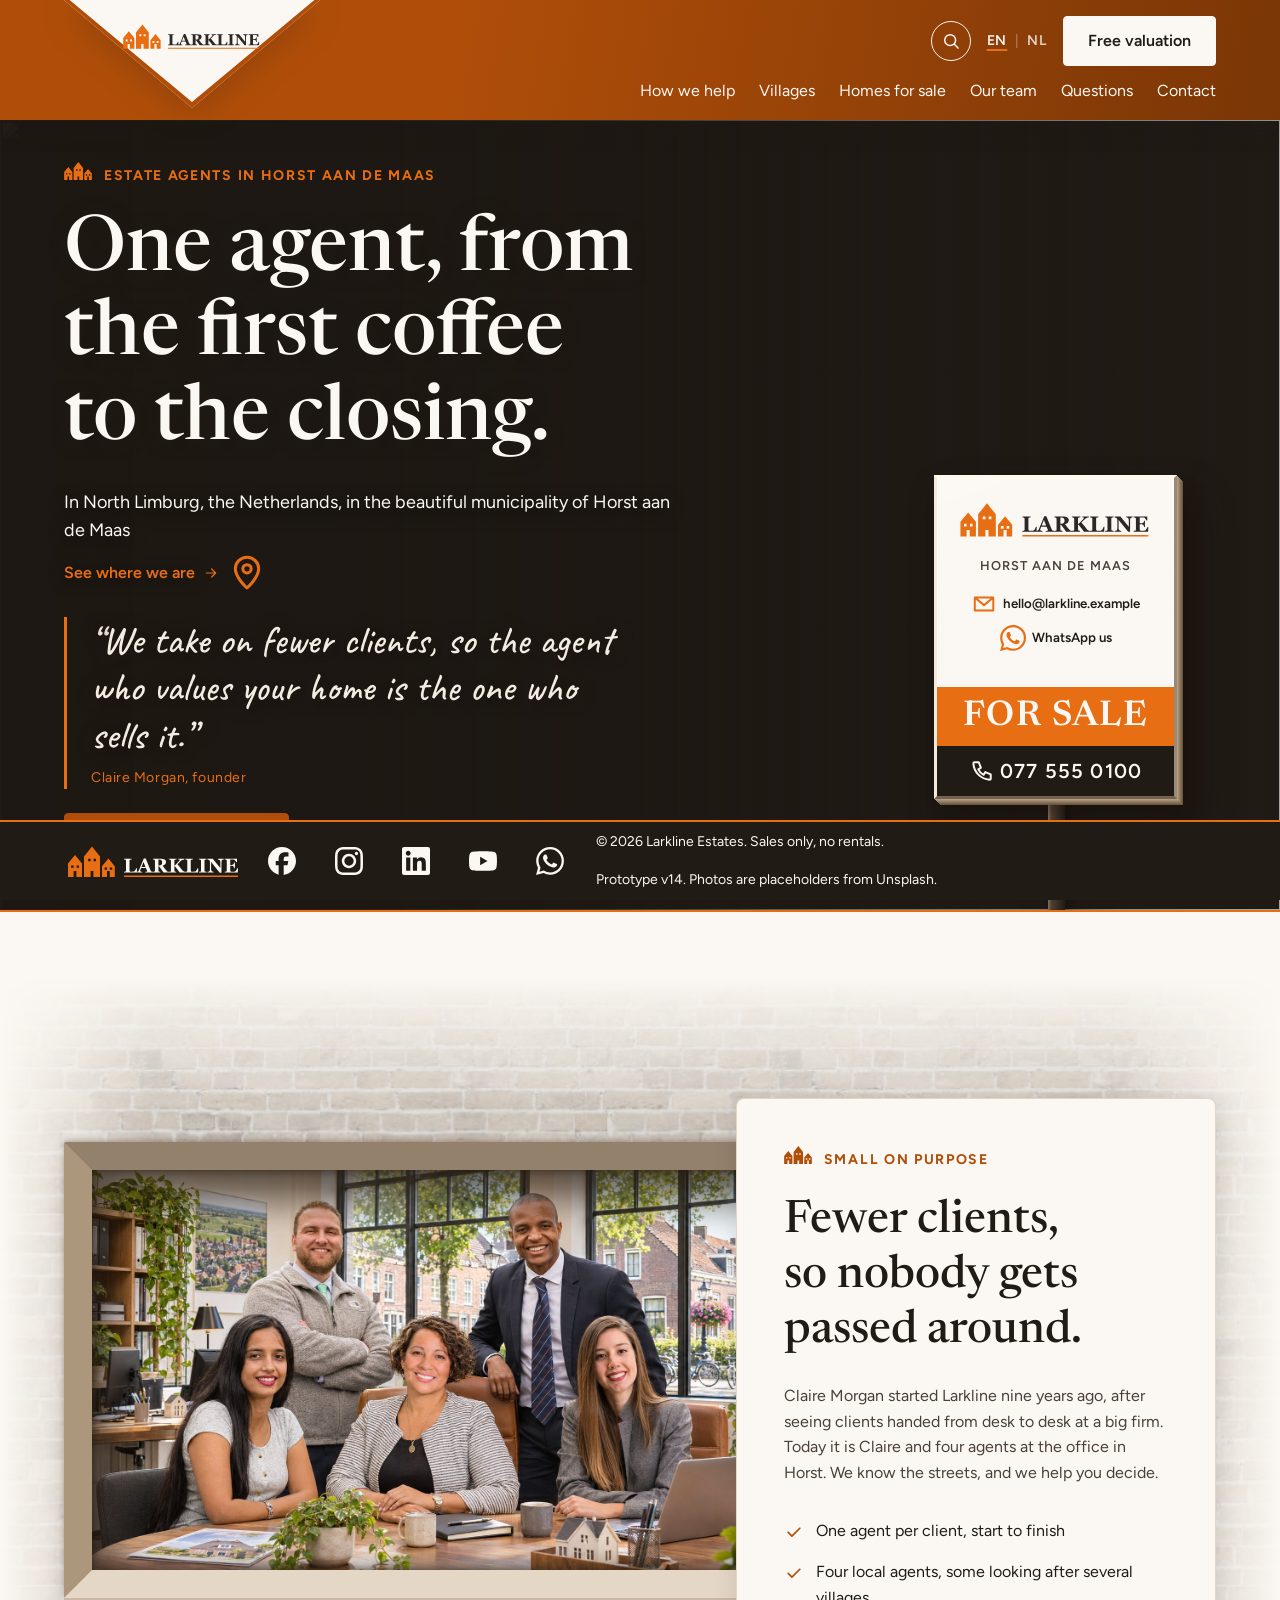
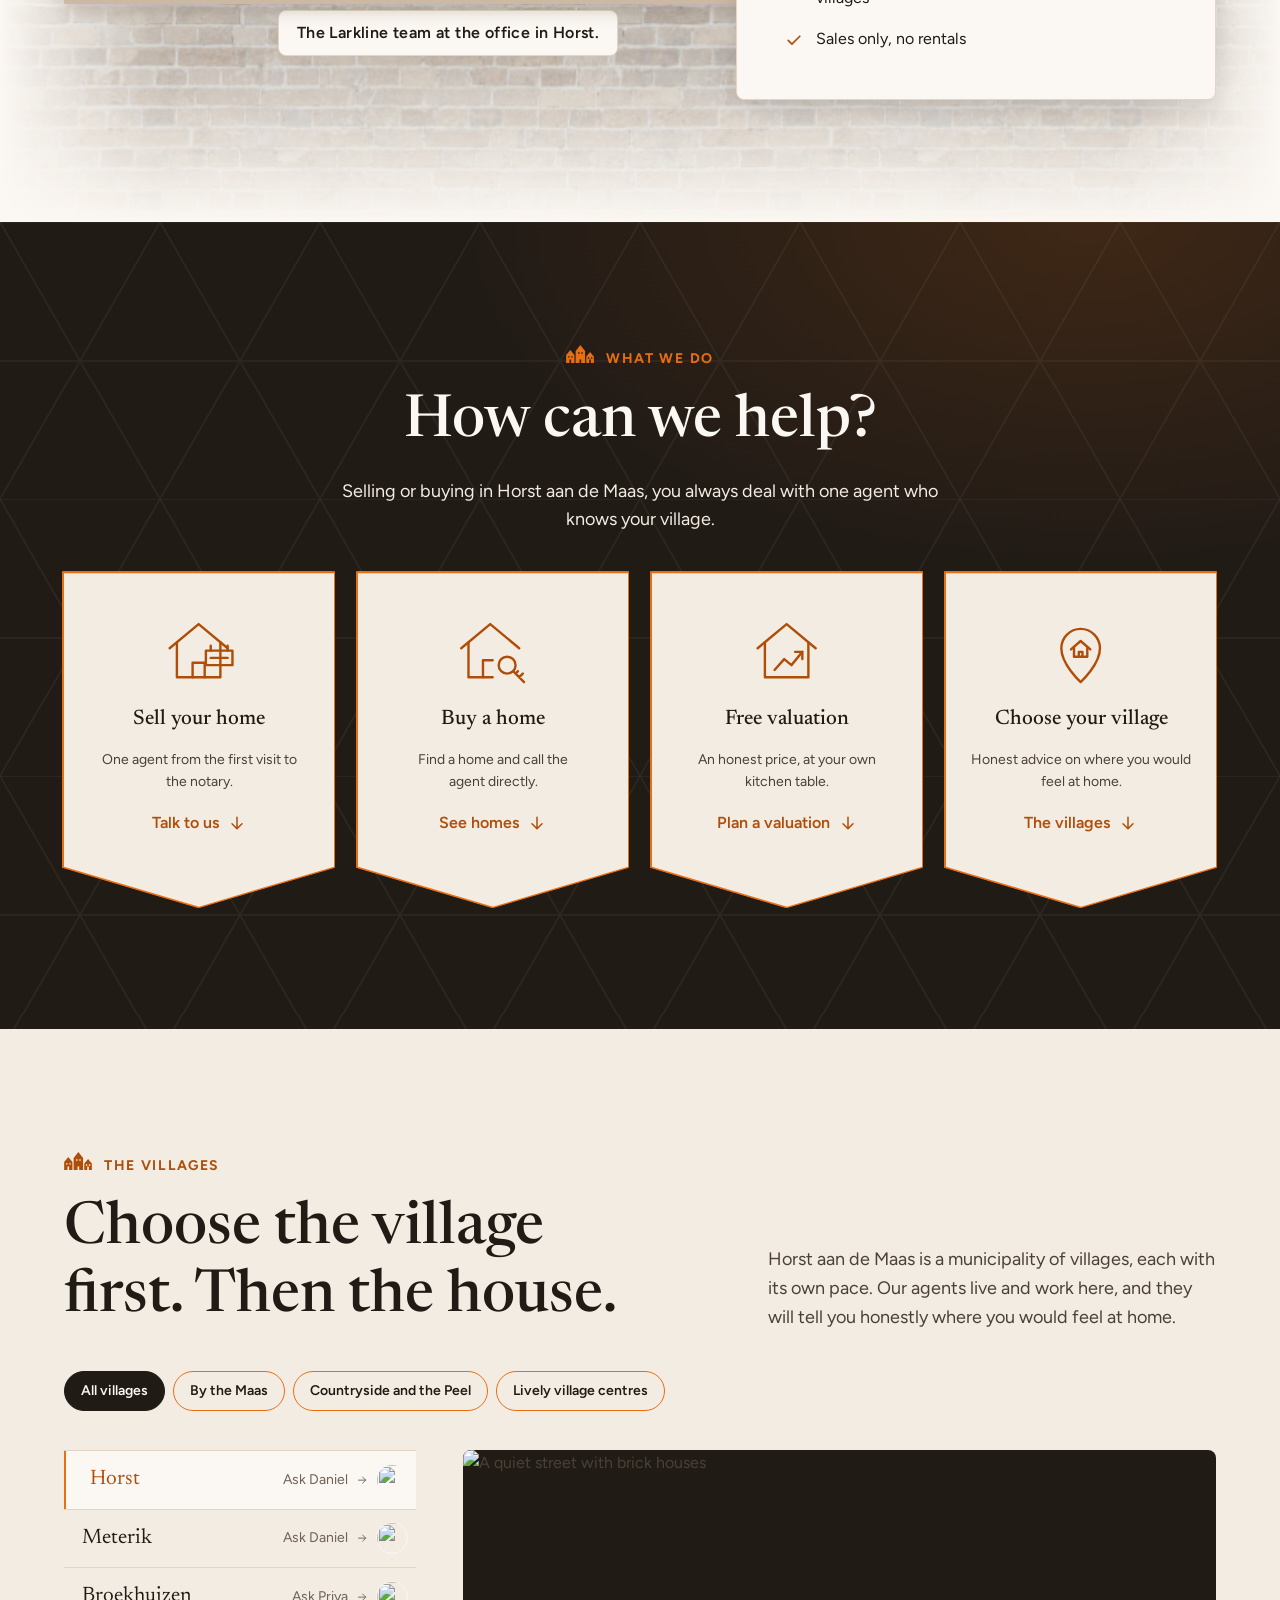
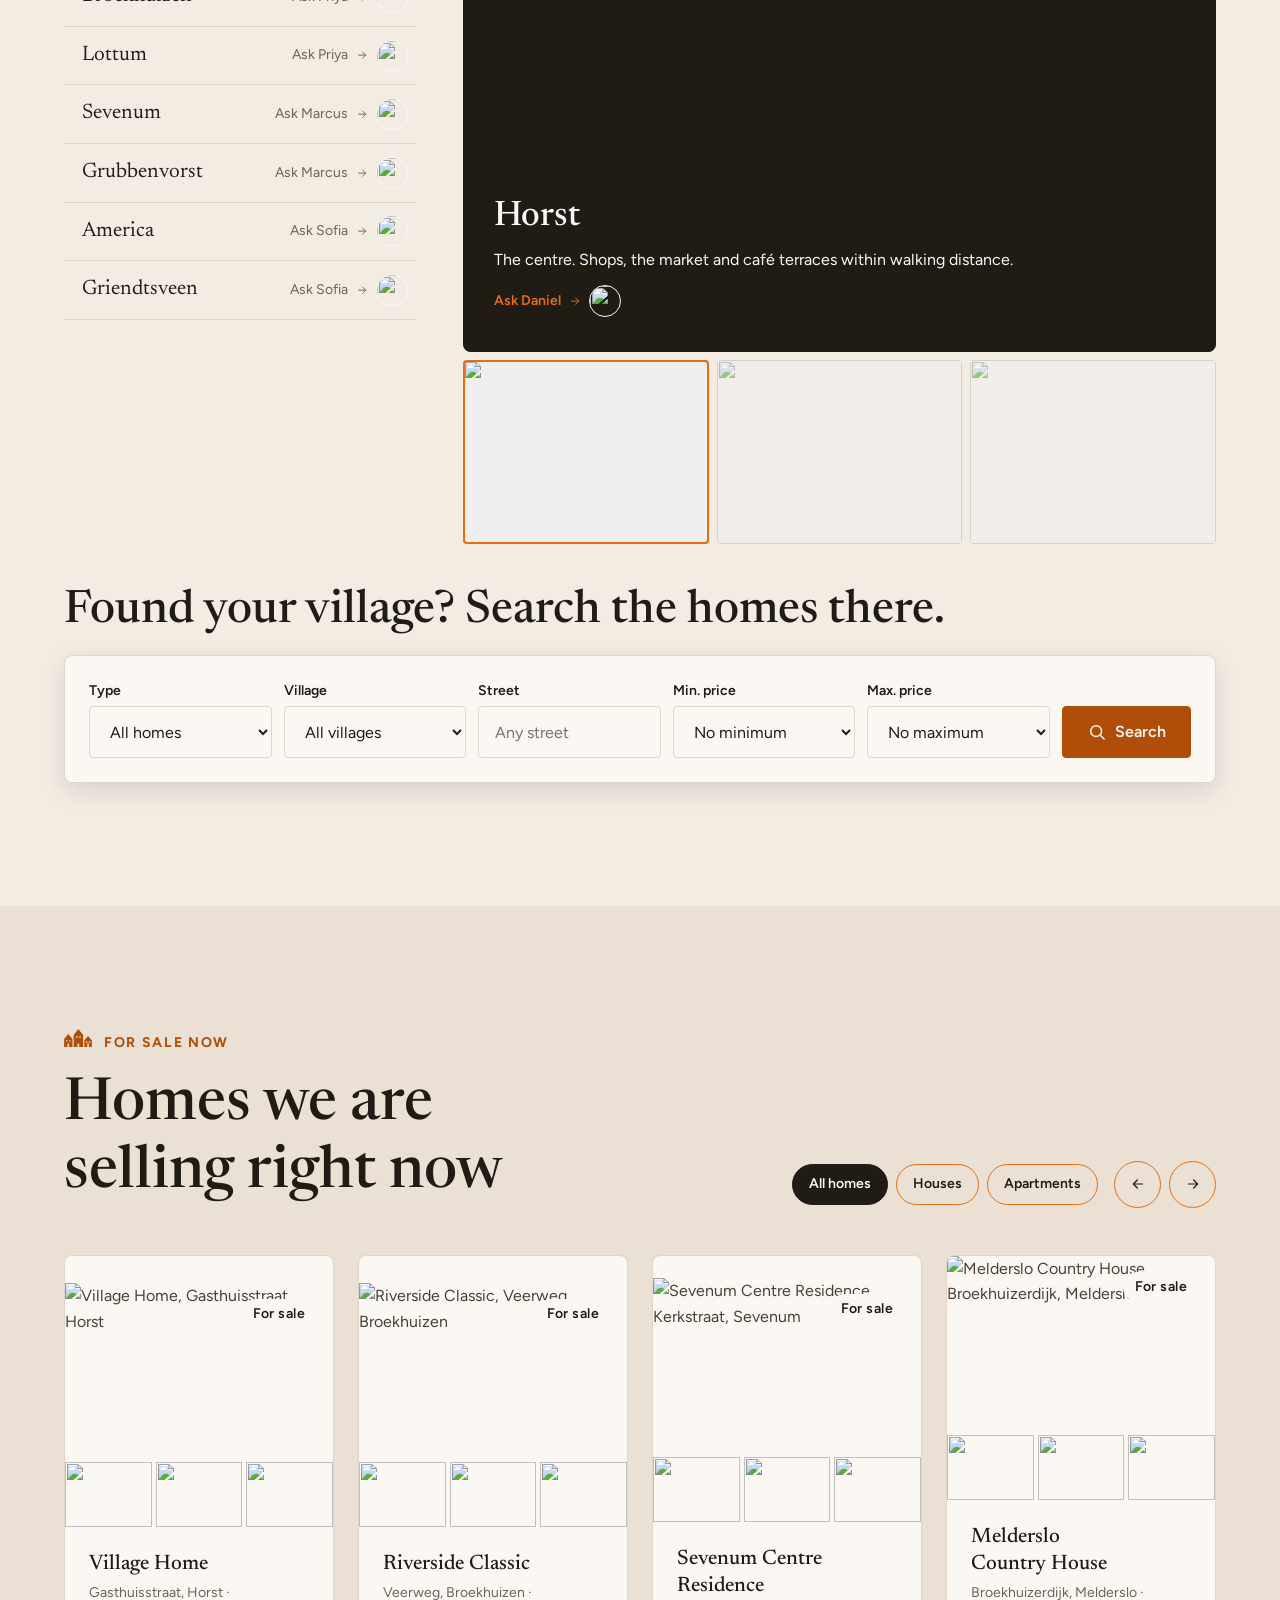
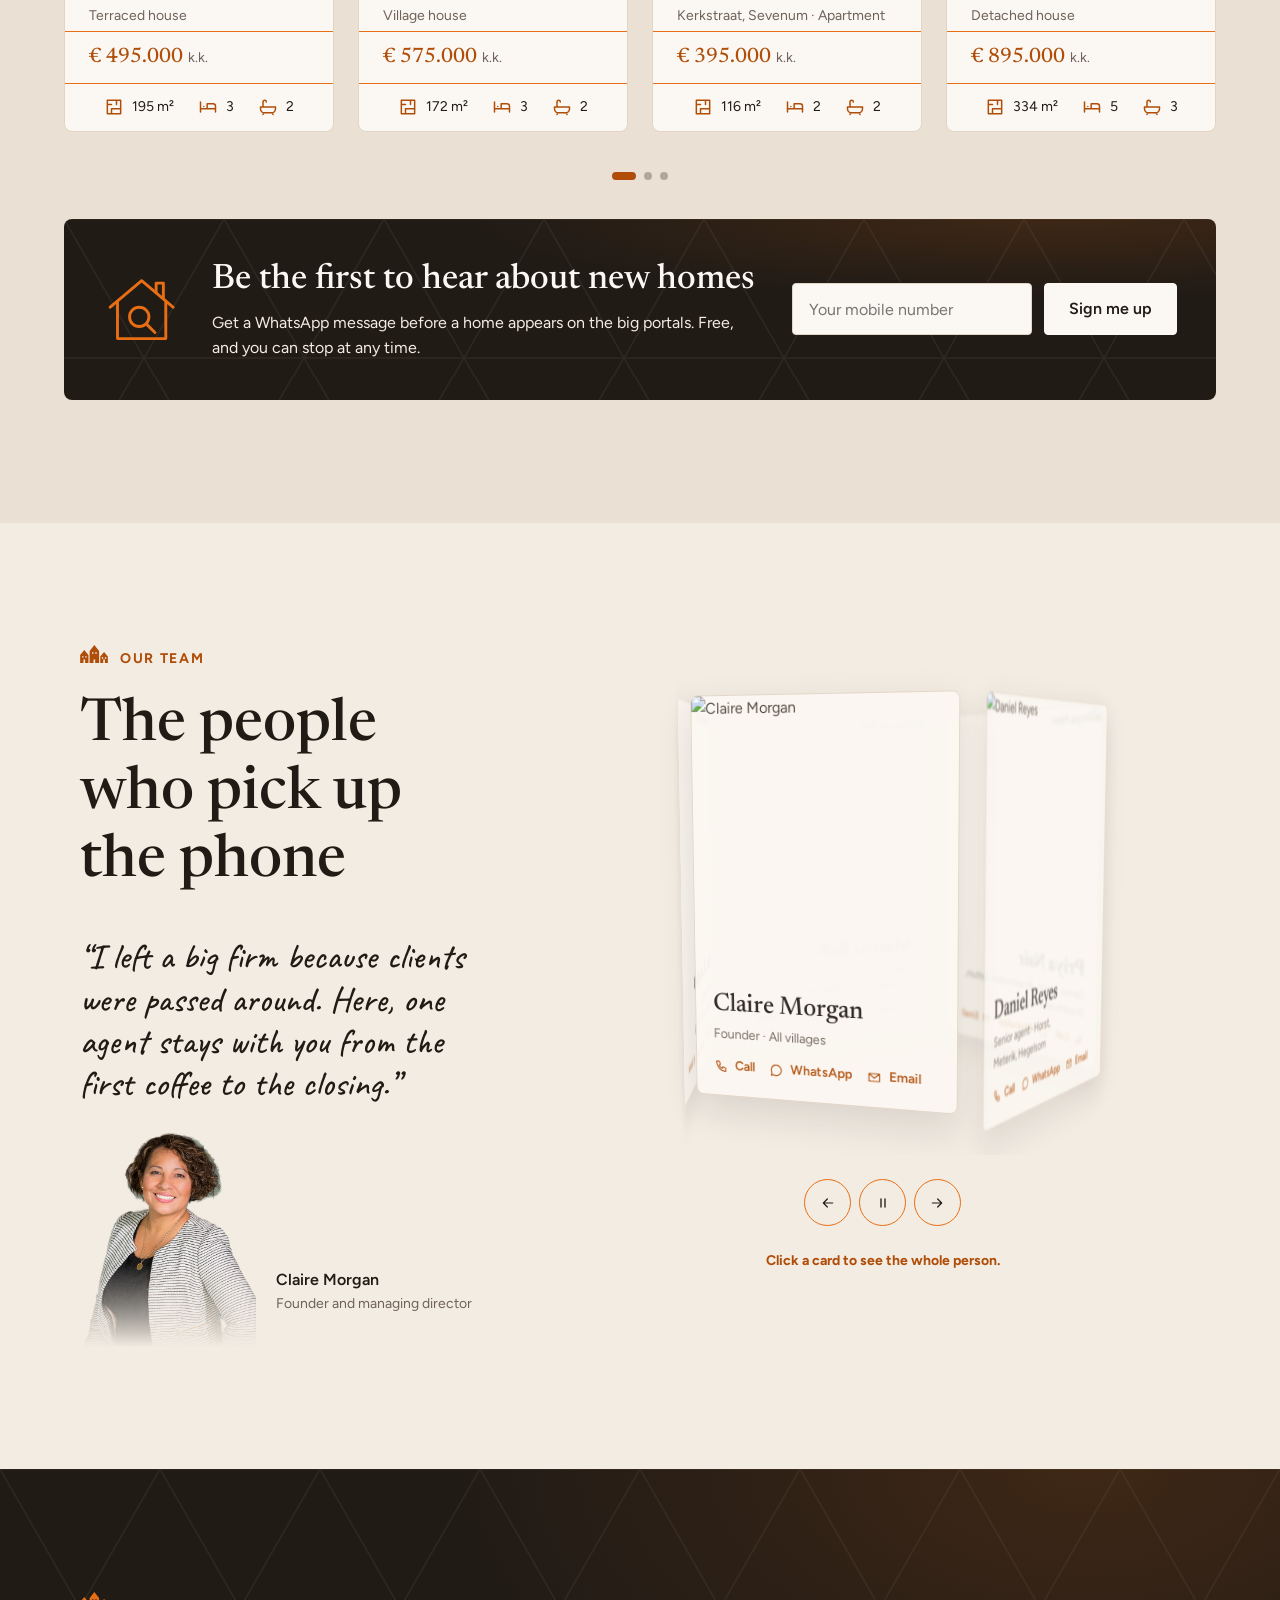
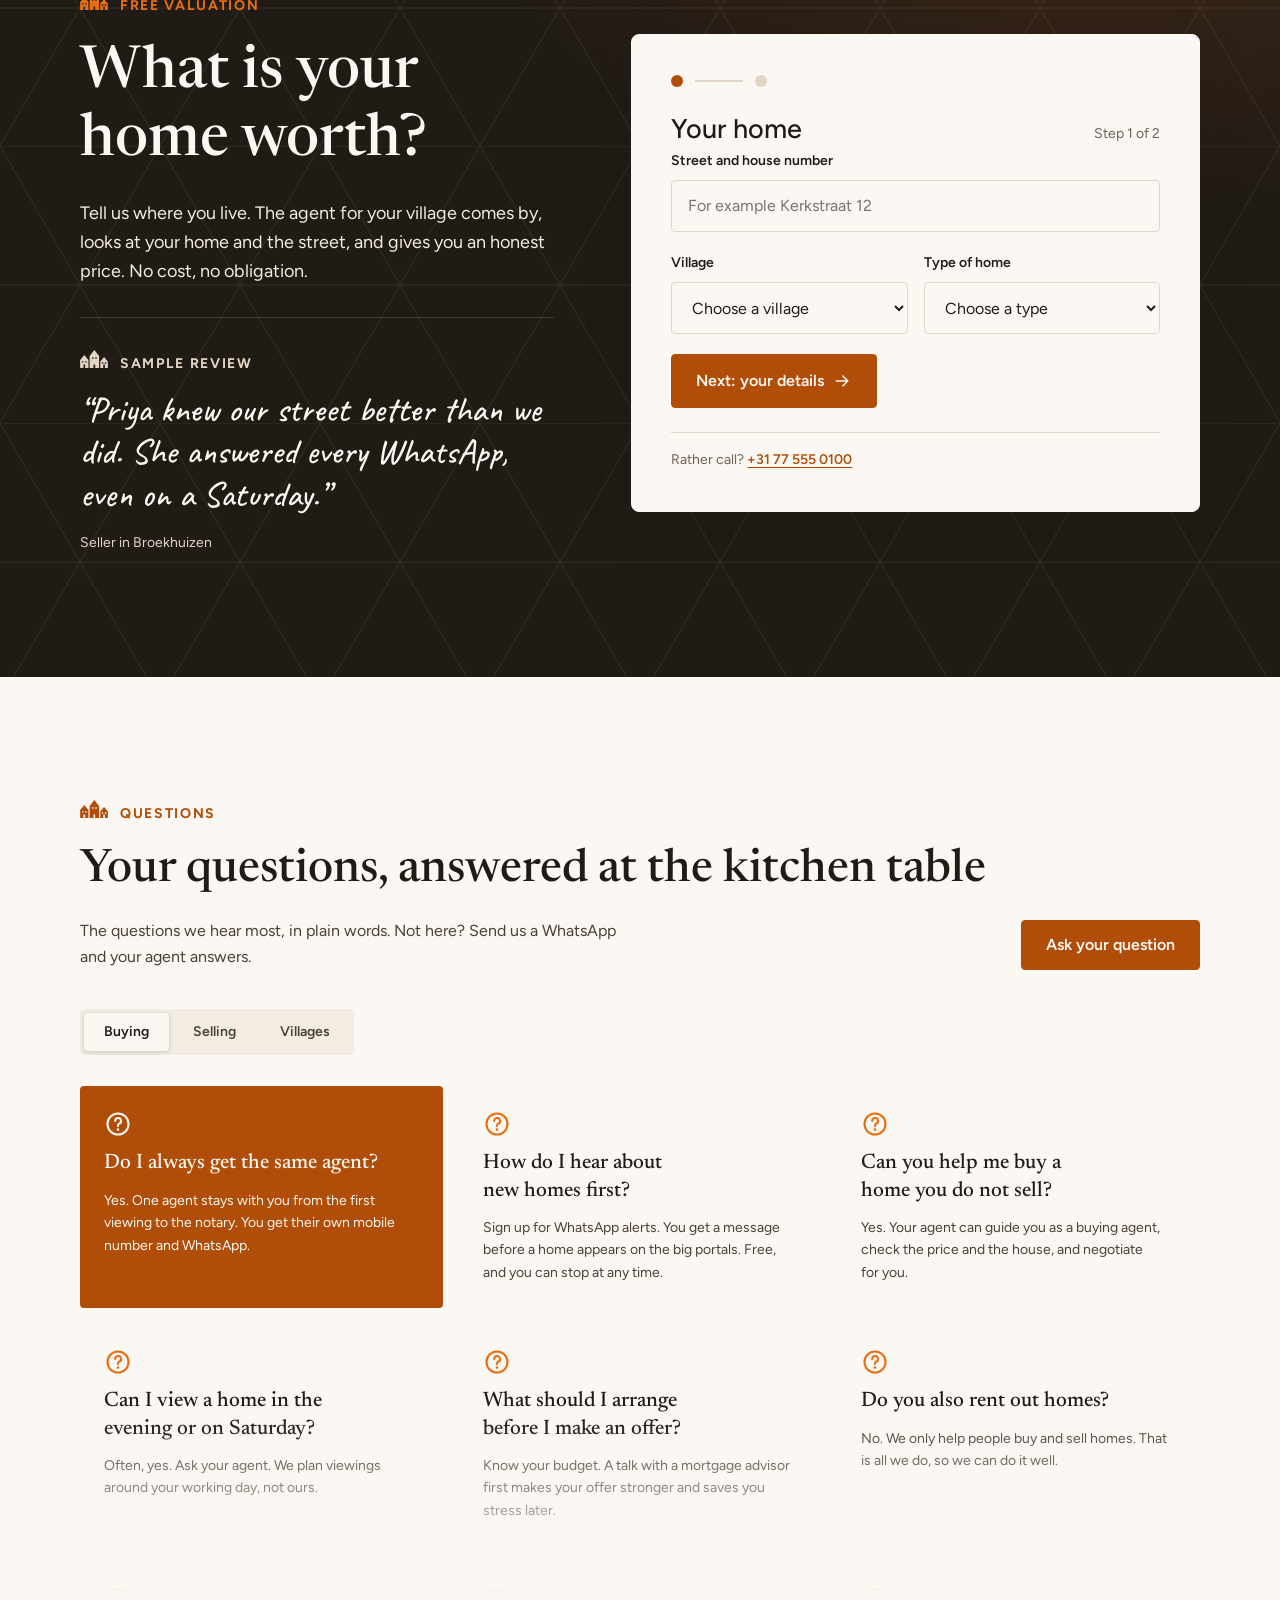
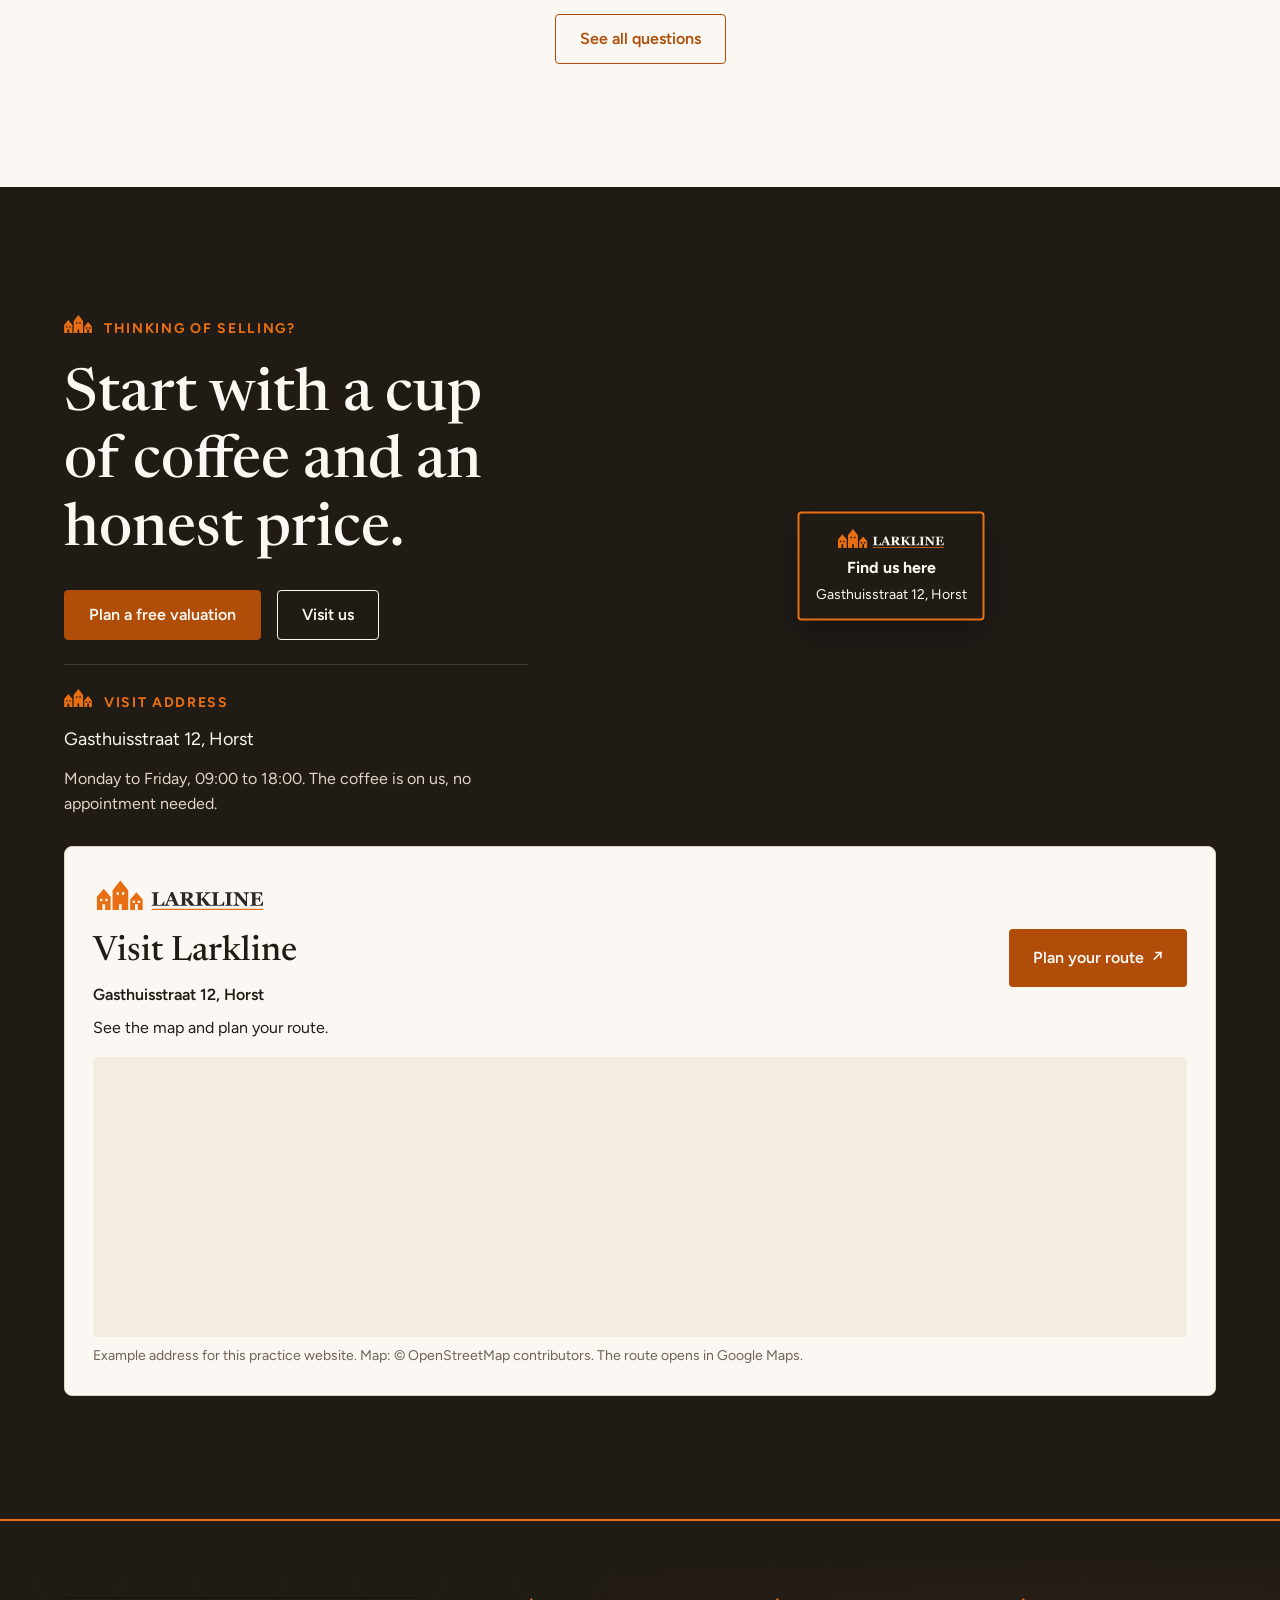
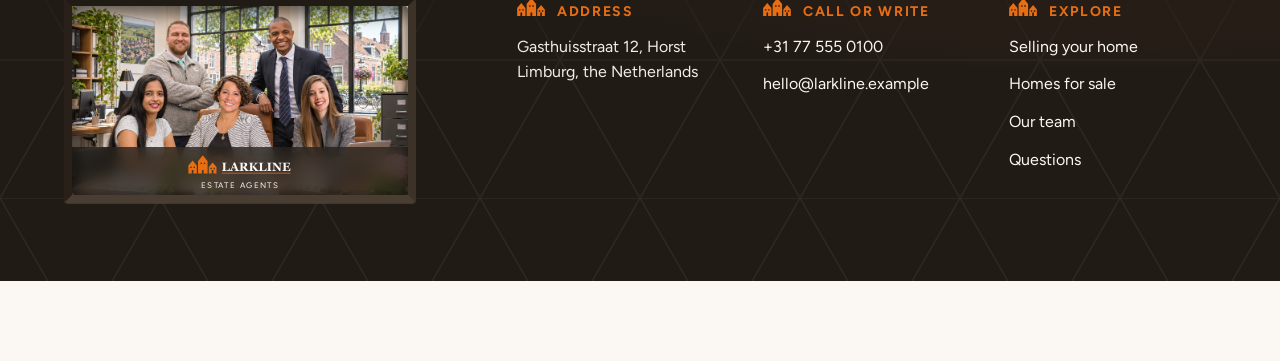
==== commit 406730fb: "Add full-page screenshot mode for footer" ====
--- a/larkline-week-2-final-version/index.html
+++ b/larkline-week-2-final-version/index.html
@@ -1,6 +1,7 @@
 <!doctype html>
 <html lang="en">
-<head>
+<head>
+<script>if (new URLSearchParams(location.search).get("screenshot") === "1") document.documentElement.classList.add("screenshot-mode");</script>
   <meta charset="utf-8">
   <meta name="viewport" content="width=device-width, initial-scale=1">
   <title>Larkline Estates · Estate agents in Horst aan de Maas</title>
@@ -9,7 +10,7 @@
   <link rel="preconnect" href="https://fonts.googleapis.com">
   <link rel="preconnect" href="https://fonts.gstatic.com" crossorigin>
   <link href="https://fonts.googleapis.com/css2?family=Figtree:wght@400;600;700&family=Newsreader:ital,opsz,wght@0,6..72,400;0,6..72,500;1,6..72,400&family=Caveat:wght@500;600&display=swap" rel="stylesheet">
-  <link rel="stylesheet" href="styles.css">
+  <link rel="stylesheet" href="styles.css?v=20261123-capture">
 </head>
 <body>
   <!-- Icon sprite. The houses come from the Larkline logo. -->
--- a/larkline-week-2-final-version/styles.css
+++ b/larkline-week-2-final-version/styles.css
@@ -2093,4 +2093,8 @@
   .hero-sign .hero-shade {
     background: linear-gradient(0deg, rgba(29,24,19,.98) 0%, rgba(29,24,19,.88) 48%, rgba(29,24,19,.38) 100%);
   }
-}+}
+/* Full-page capture mode: anchor the bottom bar to the footer, not the viewport. */
+html.screenshot-mode body { padding-bottom: 0; }
+html.screenshot-mode .site-footer { padding-bottom: calc(var(--footer-bar) + var(--size-64)); }
+html.screenshot-mode .footer-bottom { position: absolute; bottom: 0; }
